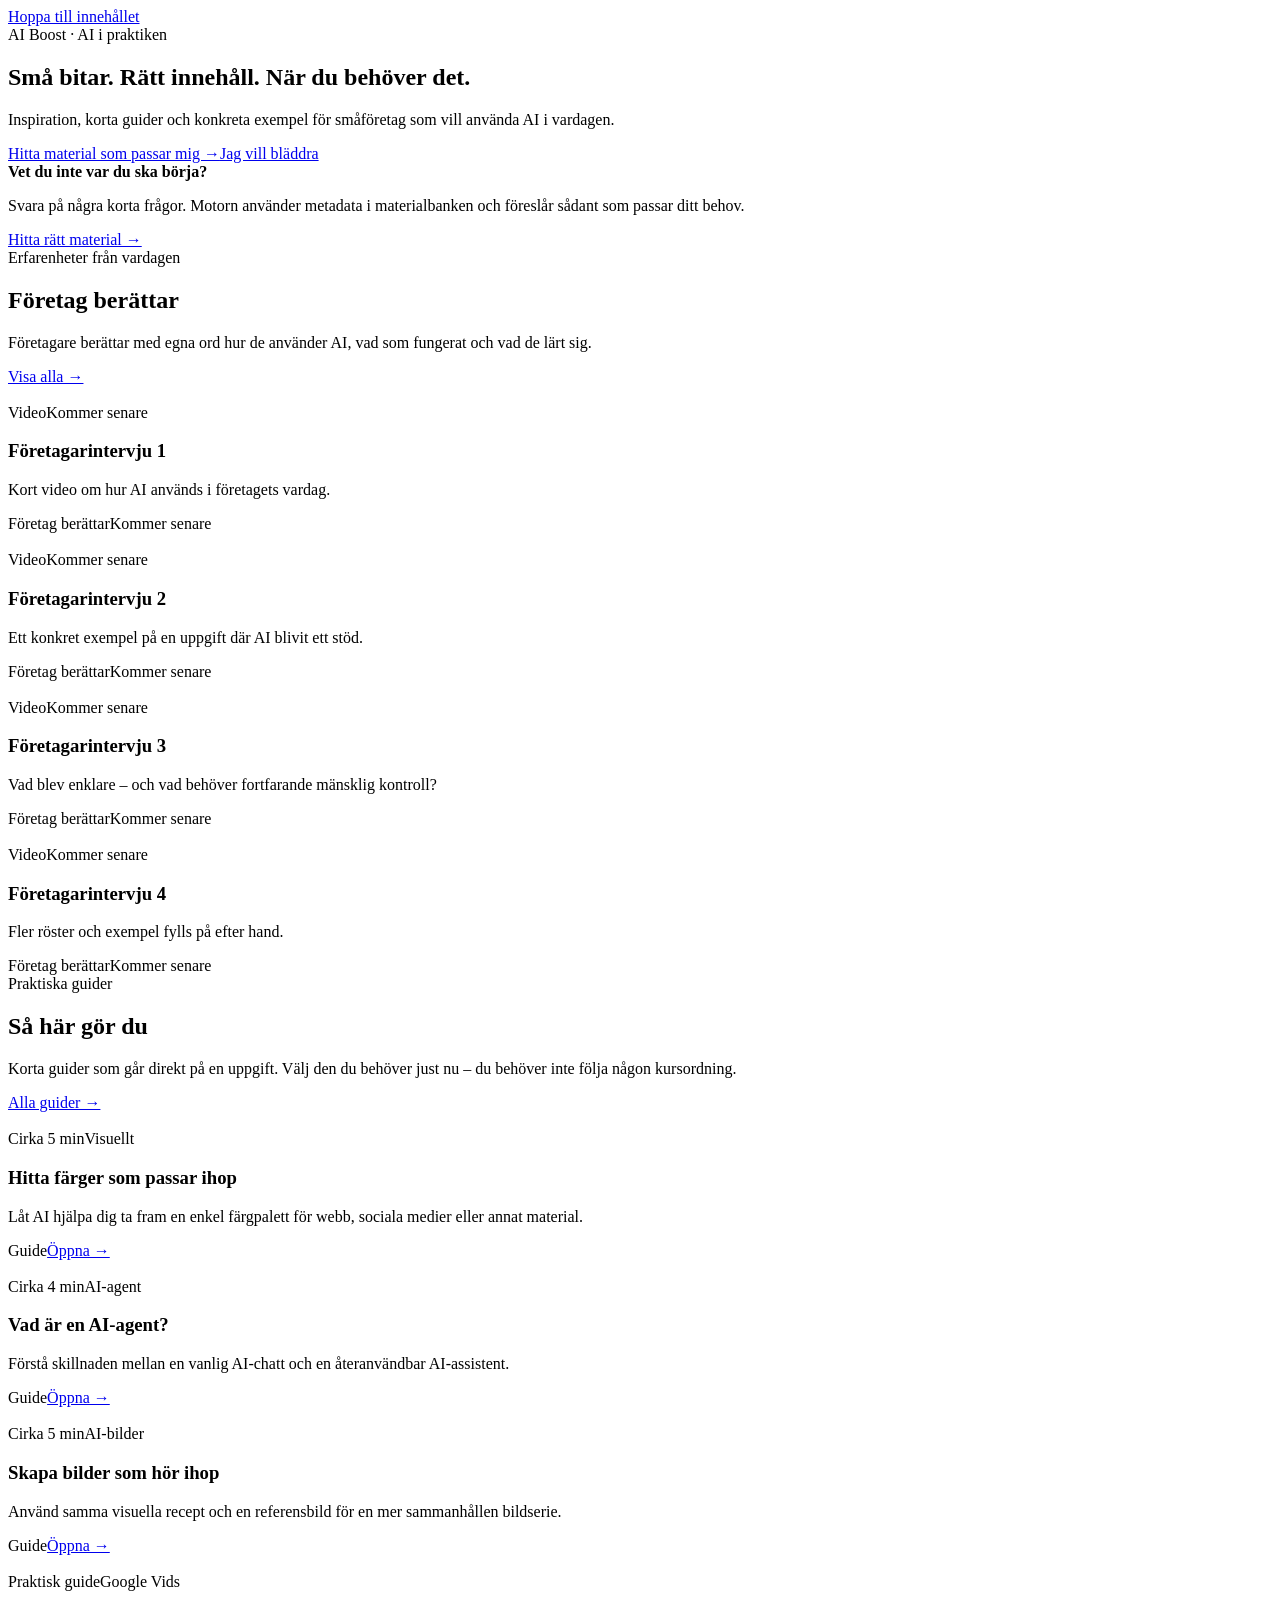
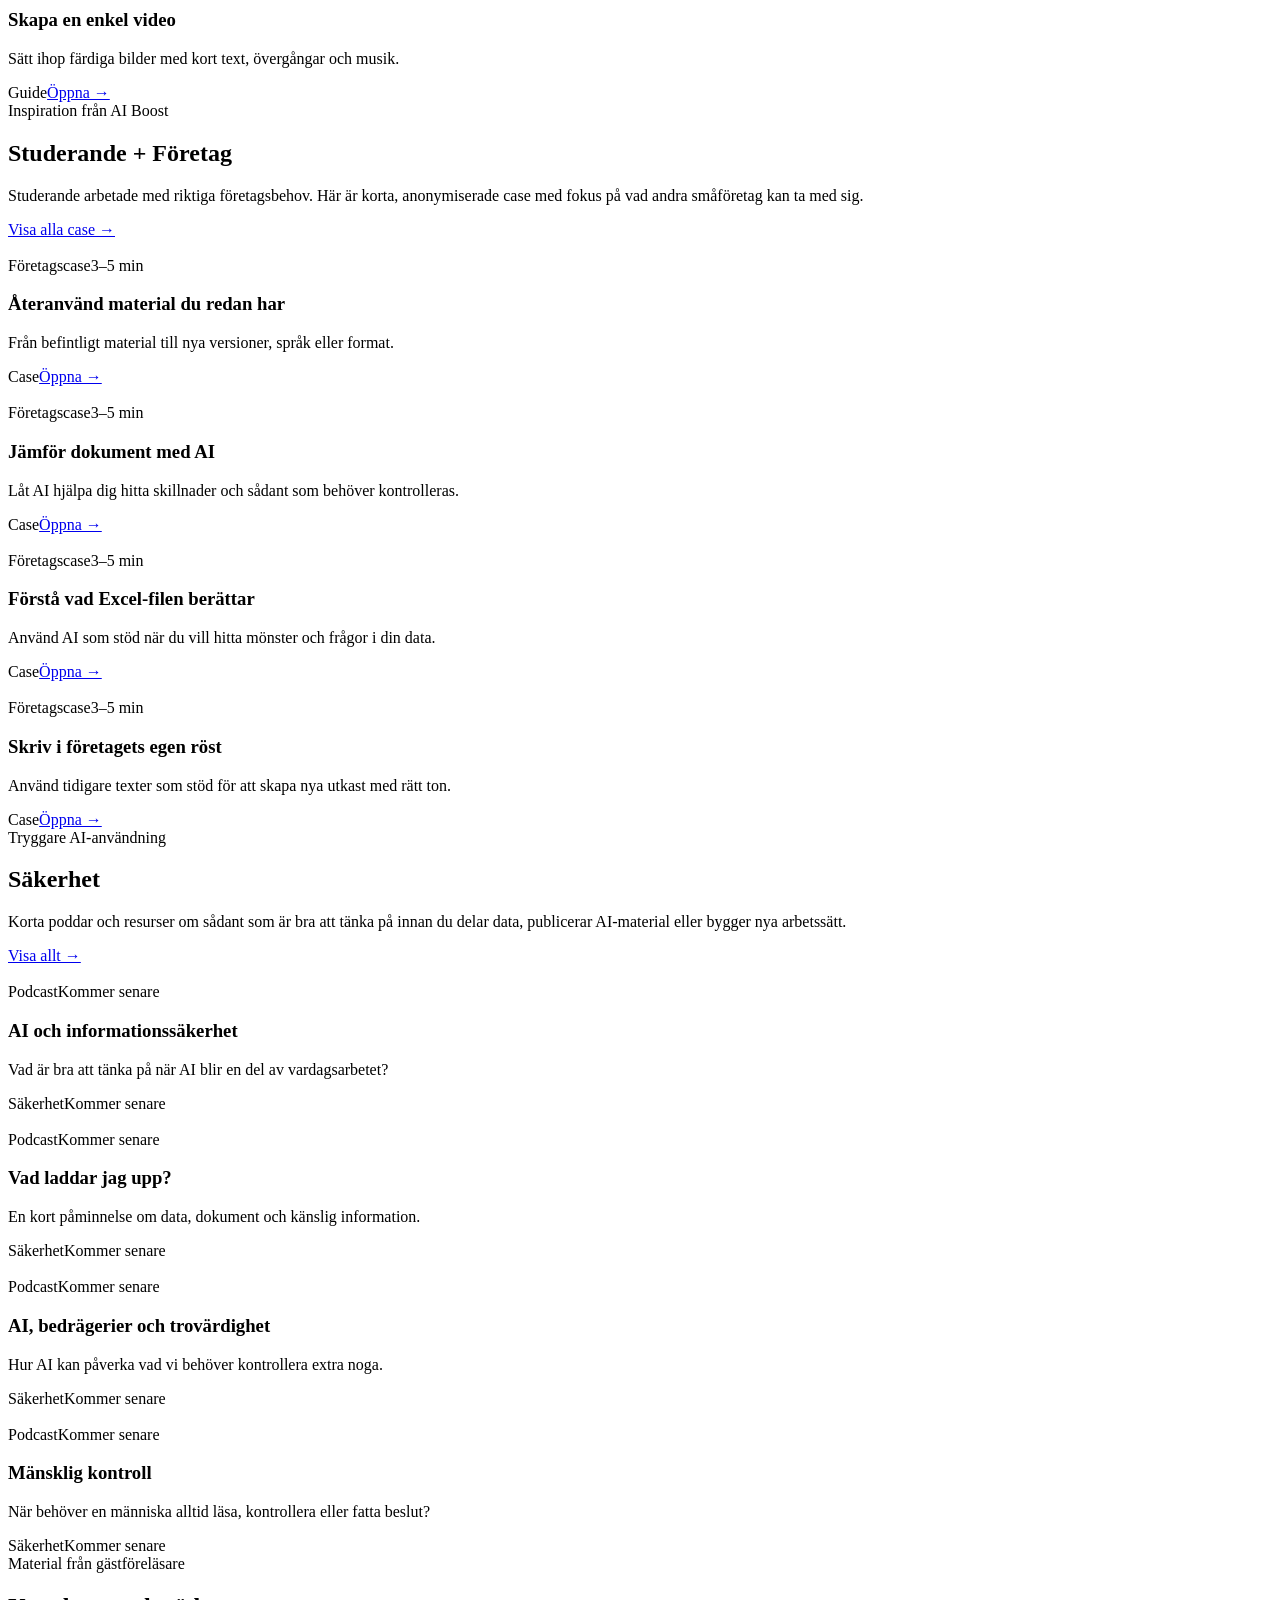
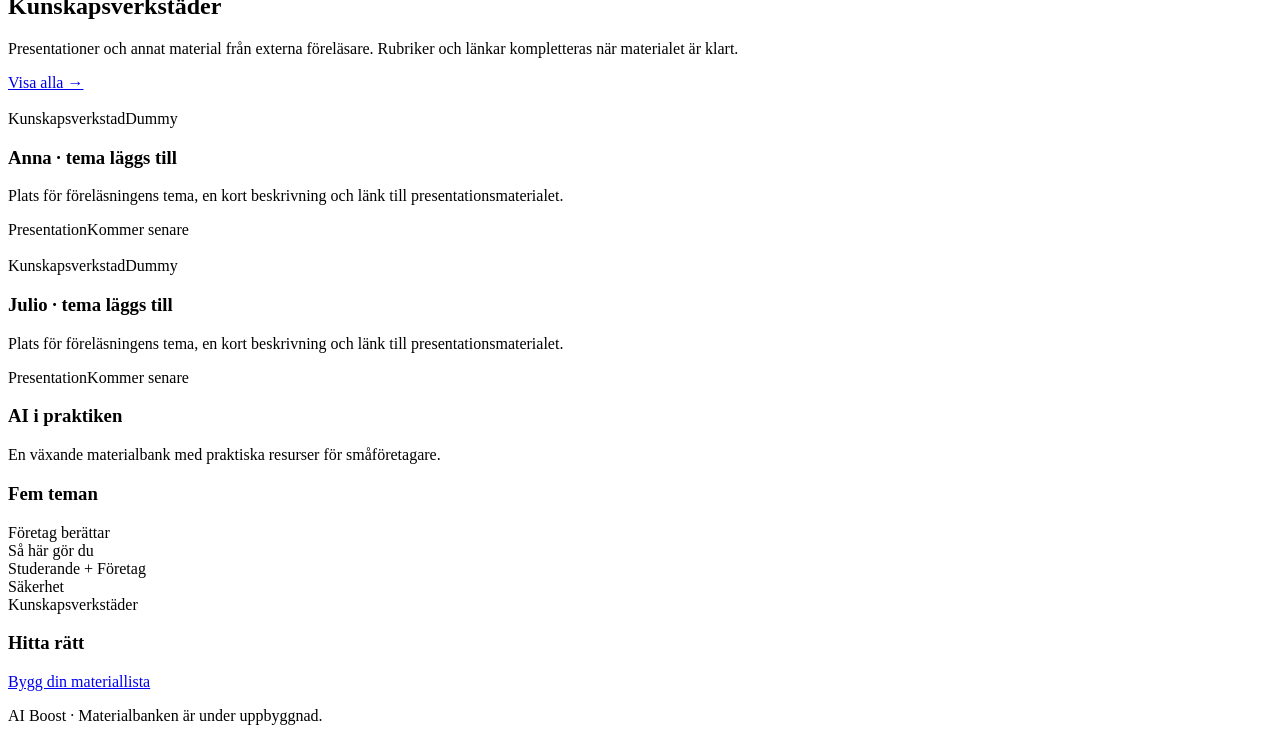
==== index.html @ 8e01857c "Add files via upload" ====
<!doctype html>
<html lang="sv">
<head>
  <meta charset="utf-8">
  <meta name="viewport" content="width=device-width,initial-scale=1">
  <meta name="description" content="Korta AI-guider, företagserfarenheter, studerandecase, säkerhetsmaterial och kunskapsverkstäder för småföretagare.">
  <title>Materialbank · AI i praktiken</title>
  <link rel="stylesheet" href="assets/css/shared.css">
  <script defer src="assets/js/shared.js"></script>
</head>
<body class="page-index">
<a class="skip-link" href="#main">Hoppa till innehållet</a>
<header class="site-header"></header>
<main id="main">
  <section class="landing-hero">
    <div class="hero-inner"><div class="hero-copy">
      <span class="eyebrow">AI Boost · AI i praktiken</span>
      <h1>Små bitar. Rätt innehåll. När du behöver det.</h1>
      <p>Inspiration, korta guider och konkreta exempel för småföretag som vill använda AI i vardagen.</p>
      <div class="hero-actions"><a class="btn btn-primary" href="hitta.html">Hitta material som passar mig →</a><a class="btn btn-light" href="#foretag-berattar">Jag vill bläddra</a></div>
    </div></div>
  </section>
  <section class="helper-strip"><div class="container helper-inner"><div><strong>Vet du inte var du ska börja?</strong><p>Svara på några korta frågor. Motorn använder metadata i materialbanken och föreslår sådant som passar ditt behov.</p></div><a class="btn btn-dark" href="hitta.html">Hitta rätt material →</a></div></section>
<section class="portal-section" id="foretag-berattar"><div class="container"><div class="section-header"><div><span class="eyebrow">Erfarenheter från vardagen</span><h2>Företag berättar</h2><p>Företagare berättar med egna ord hur de använder AI, vad som fungerat och vad de lärt sig.</p></div><a class="link" href="foretag-berattar.html">Visa alla →</a></div><div class="grid grid-4"><article class="entry-card illustration-card placeholder-card"><img src="assets/images/illustrations/business-story-video-chat.png" alt=""><div class="entry-body"><div class="meta"><span class="chip red">Video</span><span class="chip ">Kommer senare</span></div><h3>Företagarintervju 1</h3><p>Kort video om hur AI används i företagets vardag.</p><div class="card-cta-row"><span class="card-type">Företag berättar</span><span class="card-link">Kommer senare</span></div></div></article><article class="entry-card illustration-card placeholder-card"><img src="assets/images/illustrations/business-idea-lightbulb.png" alt=""><div class="entry-body"><div class="meta"><span class="chip red">Video</span><span class="chip ">Kommer senare</span></div><h3>Företagarintervju 2</h3><p>Ett konkret exempel på en uppgift där AI blivit ett stöd.</p><div class="card-cta-row"><span class="card-type">Företag berättar</span><span class="card-link">Kommer senare</span></div></div></article><article class="entry-card illustration-card placeholder-card"><img src="assets/images/illustrations/teamwork-and-ideas.png" alt=""><div class="entry-body"><div class="meta"><span class="chip red">Video</span><span class="chip ">Kommer senare</span></div><h3>Företagarintervju 3</h3><p>Vad blev enklare – och vad behöver fortfarande mänsklig kontroll?</p><div class="card-cta-row"><span class="card-type">Företag berättar</span><span class="card-link">Kommer senare</span></div></div></article><article class="entry-card illustration-card placeholder-card"><img src="assets/images/illustrations/friendly-ai-checklist.png" alt=""><div class="entry-body"><div class="meta"><span class="chip red">Video</span><span class="chip ">Kommer senare</span></div><h3>Företagarintervju 4</h3><p>Fler röster och exempel fylls på efter hand.</p><div class="card-cta-row"><span class="card-type">Företag berättar</span><span class="card-link">Kommer senare</span></div></div></article></div></div></section><section class="portal-section soft" id="sa-har-gor-du"><div class="container"><div class="section-header"><div><span class="eyebrow">Praktiska guider</span><h2>Så här gör du</h2><p>Korta guider som går direkt på en uppgift. Välj den du behöver just nu – du behöver inte följa någon kursordning.</p></div><a class="link" href="sa-har-gor-du.html">Alla guider →</a></div><div class="grid grid-4"><article class="entry-card illustration-card"><img src="assets/images/illustrations/ai-color-palette-wand.png" alt=""><div class="entry-body"><div class="meta"><span class="chip red">Cirka 5 min</span><span class="chip ">Visuellt</span></div><h3>Hitta färger som passar ihop</h3><p>Låt AI hjälpa dig ta fram en enkel färgpalett för webb, sociala medier eller annat material.</p><div class="card-cta-row"><span class="card-type">Guide</span><a class="card-link" href="skapa-video/02-hitta-farger-med-ai.html">Öppna →</a></div></div></article><article class="entry-card illustration-card"><img src="assets/images/illustrations/friendly-ai-chatbot-settings.png" alt=""><div class="entry-body"><div class="meta"><span class="chip red">Cirka 4 min</span><span class="chip ">AI-agent</span></div><h3>Vad är en AI-agent?</h3><p>Förstå skillnaden mellan en vanlig AI-chatt och en återanvändbar AI-assistent.</p><div class="card-cta-row"><span class="card-type">Guide</span><a class="card-link" href="01-vad-ar-en-ai-agent.html">Öppna →</a></div></div></article><article class="entry-card illustration-card"><img src="assets/images/illustrations/consistent-ai-image-series.png" alt=""><div class="entry-body"><div class="meta"><span class="chip red">Cirka 5 min</span><span class="chip ">AI-bilder</span></div><h3>Skapa bilder som hör ihop</h3><p>Använd samma visuella recept och en referensbild för en mer sammanhållen bildserie.</p><div class="card-cta-row"><span class="card-type">Guide</span><a class="card-link" href="skapa-video/04-skapa-bilder-som-hor-ihop.html">Öppna →</a></div></div></article><article class="entry-card illustration-card"><img src="assets/images/illustrations/ai-video-editing-magic.png" alt=""><div class="entry-body"><div class="meta"><span class="chip red">Praktisk guide</span><span class="chip ">Google Vids</span></div><h3>Skapa en enkel video</h3><p>Sätt ihop färdiga bilder med kort text, övergångar och musik.</p><div class="card-cta-row"><span class="card-type">Guide</span><a class="card-link" href="google-vids-snabbstart-smaforetagare.html">Öppna →</a></div></div></article></div></div></section><section class="portal-section" id="studerande-foretag"><div class="container"><div class="section-header"><div><span class="eyebrow">Inspiration från AI Boost</span><h2>Studerande + Företag</h2><p>Studerande arbetade med riktiga företagsbehov. Här är korta, anonymiserade case med fokus på vad andra småföretag kan ta med sig.</p></div><a class="link" href="foretagscase/index.html">Visa alla case →</a></div><div class="grid grid-4"><article class="entry-card illustration-card"><img src="assets/images/illustrations/creative-document-editing.png" alt=""><div class="entry-body"><div class="meta"><span class="chip yellow">Företagscase</span><span class="chip ">3–5 min</span></div><h3>Återanvänd material du redan har</h3><p>Från befintligt material till nya versioner, språk eller format.</p><div class="card-cta-row"><span class="card-type">Case</span><a class="card-link" href="foretagscase/01-atervinn-befintligt-material.html">Öppna →</a></div></div></article><article class="entry-card illustration-card"><img src="assets/images/illustrations/numbered-checklist-cursor.png" alt=""><div class="entry-body"><div class="meta"><span class="chip yellow">Företagscase</span><span class="chip ">3–5 min</span></div><h3>Jämför dokument med AI</h3><p>Låt AI hjälpa dig hitta skillnader och sådant som behöver kontrolleras.</p><div class="card-cta-row"><span class="card-type">Case</span><a class="card-link" href="foretagscase/02-jamfor-dokument.html">Öppna →</a></div></div></article><article class="entry-card illustration-card"><img src="assets/images/illustrations/business-idea-lightbulb.png" alt=""><div class="entry-body"><div class="meta"><span class="chip yellow">Företagscase</span><span class="chip ">3–5 min</span></div><h3>Förstå vad Excel-filen berättar</h3><p>Använd AI som stöd när du vill hitta mönster och frågor i din data.</p><div class="card-cta-row"><span class="card-type">Case</span><a class="card-link" href="foretagscase/03-forsta-exceldata.html">Öppna →</a></div></div></article><article class="entry-card illustration-card"><img src="assets/images/illustrations/ai-gem-chat.png" alt=""><div class="entry-body"><div class="meta"><span class="chip yellow">Företagscase</span><span class="chip ">3–5 min</span></div><h3>Skriv i företagets egen röst</h3><p>Använd tidigare texter som stöd för att skapa nya utkast med rätt ton.</p><div class="card-cta-row"><span class="card-type">Case</span><a class="card-link" href="foretagscase/04-skriv-i-foretagets-rost.html">Öppna →</a></div></div></article></div></div></section><section class="portal-section soft" id="sakerhet"><div class="container"><div class="section-header"><div><span class="eyebrow">Tryggare AI-användning</span><h2>Säkerhet</h2><p>Korta poddar och resurser om sådant som är bra att tänka på innan du delar data, publicerar AI-material eller bygger nya arbetssätt.</p></div><a class="link" href="sakerhet.html">Visa allt →</a></div><div class="grid grid-4"><article class="entry-card illustration-card placeholder-card"><img src="assets/images/illustrations/secure-voice-chat-shield.png" alt=""><div class="entry-body"><div class="meta"><span class="chip red">Podcast</span><span class="chip ">Kommer senare</span></div><h3>AI och informationssäkerhet</h3><p>Vad är bra att tänka på när AI blir en del av vardagsarbetet?</p><div class="card-cta-row"><span class="card-type">Säkerhet</span><span class="card-link">Kommer senare</span></div></div></article><article class="entry-card illustration-card placeholder-card"><img src="assets/images/illustrations/friendly-ai-checklist.png" alt=""><div class="entry-body"><div class="meta"><span class="chip red">Podcast</span><span class="chip ">Kommer senare</span></div><h3>Vad laddar jag upp?</h3><p>En kort påminnelse om data, dokument och känslig information.</p><div class="card-cta-row"><span class="card-type">Säkerhet</span><span class="card-link">Kommer senare</span></div></div></article><article class="entry-card illustration-card placeholder-card"><img src="assets/images/illustrations/secure-voice-chat-shield.png" alt=""><div class="entry-body"><div class="meta"><span class="chip red">Podcast</span><span class="chip ">Kommer senare</span></div><h3>AI, bedrägerier och trovärdighet</h3><p>Hur AI kan påverka vad vi behöver kontrollera extra noga.</p><div class="card-cta-row"><span class="card-type">Säkerhet</span><span class="card-link">Kommer senare</span></div></div></article><article class="entry-card illustration-card placeholder-card"><img src="assets/images/illustrations/friendly-ai-automation-checklist.png" alt=""><div class="entry-body"><div class="meta"><span class="chip red">Podcast</span><span class="chip ">Kommer senare</span></div><h3>Mänsklig kontroll</h3><p>När behöver en människa alltid läsa, kontrollera eller fatta beslut?</p><div class="card-cta-row"><span class="card-type">Säkerhet</span><span class="card-link">Kommer senare</span></div></div></article></div></div></section><section class="portal-section" id="kunskapsverkstader"><div class="container"><div class="section-header"><div><span class="eyebrow">Material från gästföreläsare</span><h2>Kunskapsverkstäder</h2><p>Presentationer och annat material från externa föreläsare. Rubriker och länkar kompletteras när materialet är klart.</p></div><a class="link" href="kunskapsverkstader.html">Visa alla →</a></div><div class="grid grid-2"><article class="entry-card illustration-card placeholder-card"><img src="assets/images/illustrations/workshop-presentation-lightbulb.png" alt=""><div class="entry-body"><div class="meta"><span class="chip yellow">Kunskapsverkstad</span><span class="chip ">Dummy</span></div><h3>Anna · tema läggs till</h3><p>Plats för föreläsningens tema, en kort beskrivning och länk till presentationsmaterialet.</p><div class="card-cta-row"><span class="card-type">Presentation</span><span class="card-link">Kommer senare</span></div></div></article><article class="entry-card illustration-card placeholder-card"><img src="assets/images/illustrations/teamwork-and-ideas.png" alt=""><div class="entry-body"><div class="meta"><span class="chip yellow">Kunskapsverkstad</span><span class="chip ">Dummy</span></div><h3>Julio · tema läggs till</h3><p>Plats för föreläsningens tema, en kort beskrivning och länk till presentationsmaterialet.</p><div class="card-cta-row"><span class="card-type">Presentation</span><span class="card-link">Kommer senare</span></div></div></article></div></div></section>
</main>
<footer class="site-footer"><div class="container"><div class="footer-grid"><div><h3>AI i praktiken</h3><p>En växande materialbank med praktiska resurser för småföretagare.</p></div><div><h3>Fem teman</h3><p>Företag berättar<br>Så här gör du<br>Studerande + Företag<br>Säkerhet<br>Kunskapsverkstäder</p></div><div><h3>Hitta rätt</h3><p><a href="hitta.html">Bygg din materiallista</a></p></div></div><div class="footer-note">AI Boost · Materialbanken är under uppbyggnad.</div></div></footer>
</body></html>
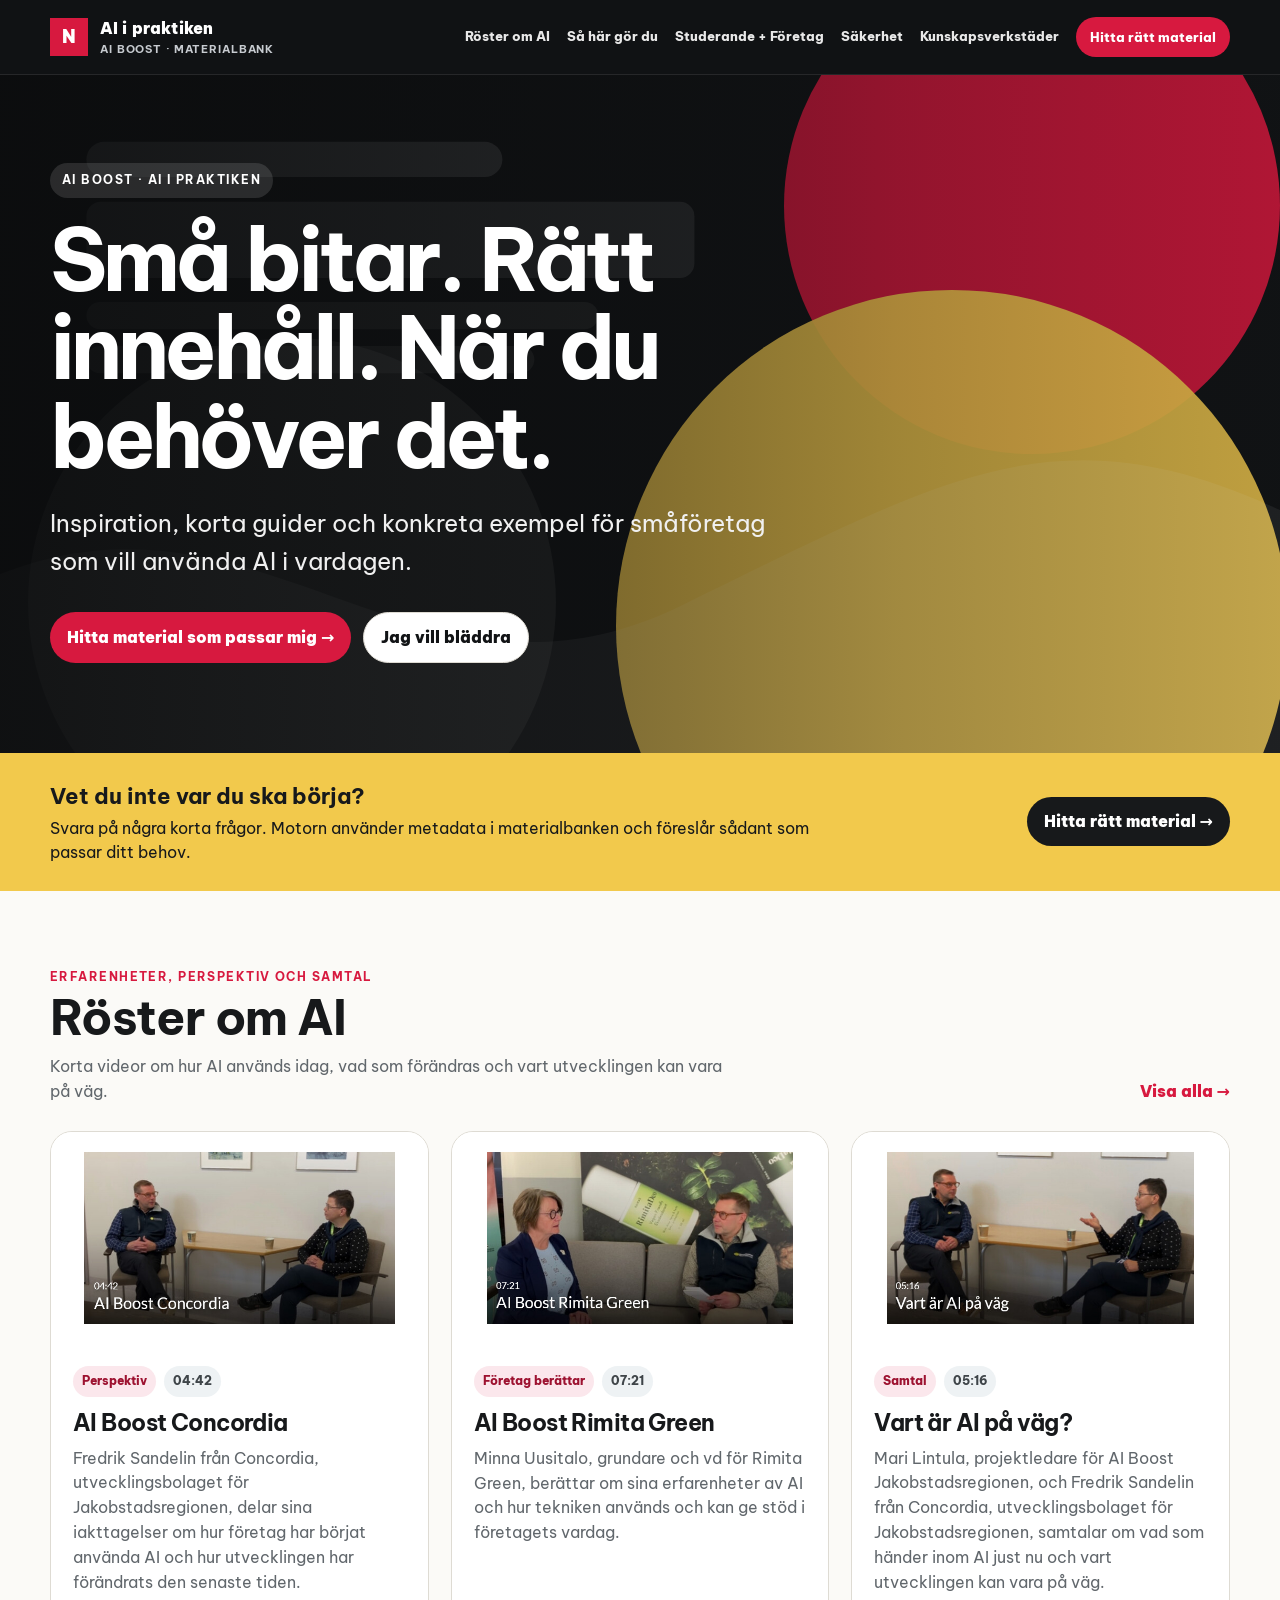
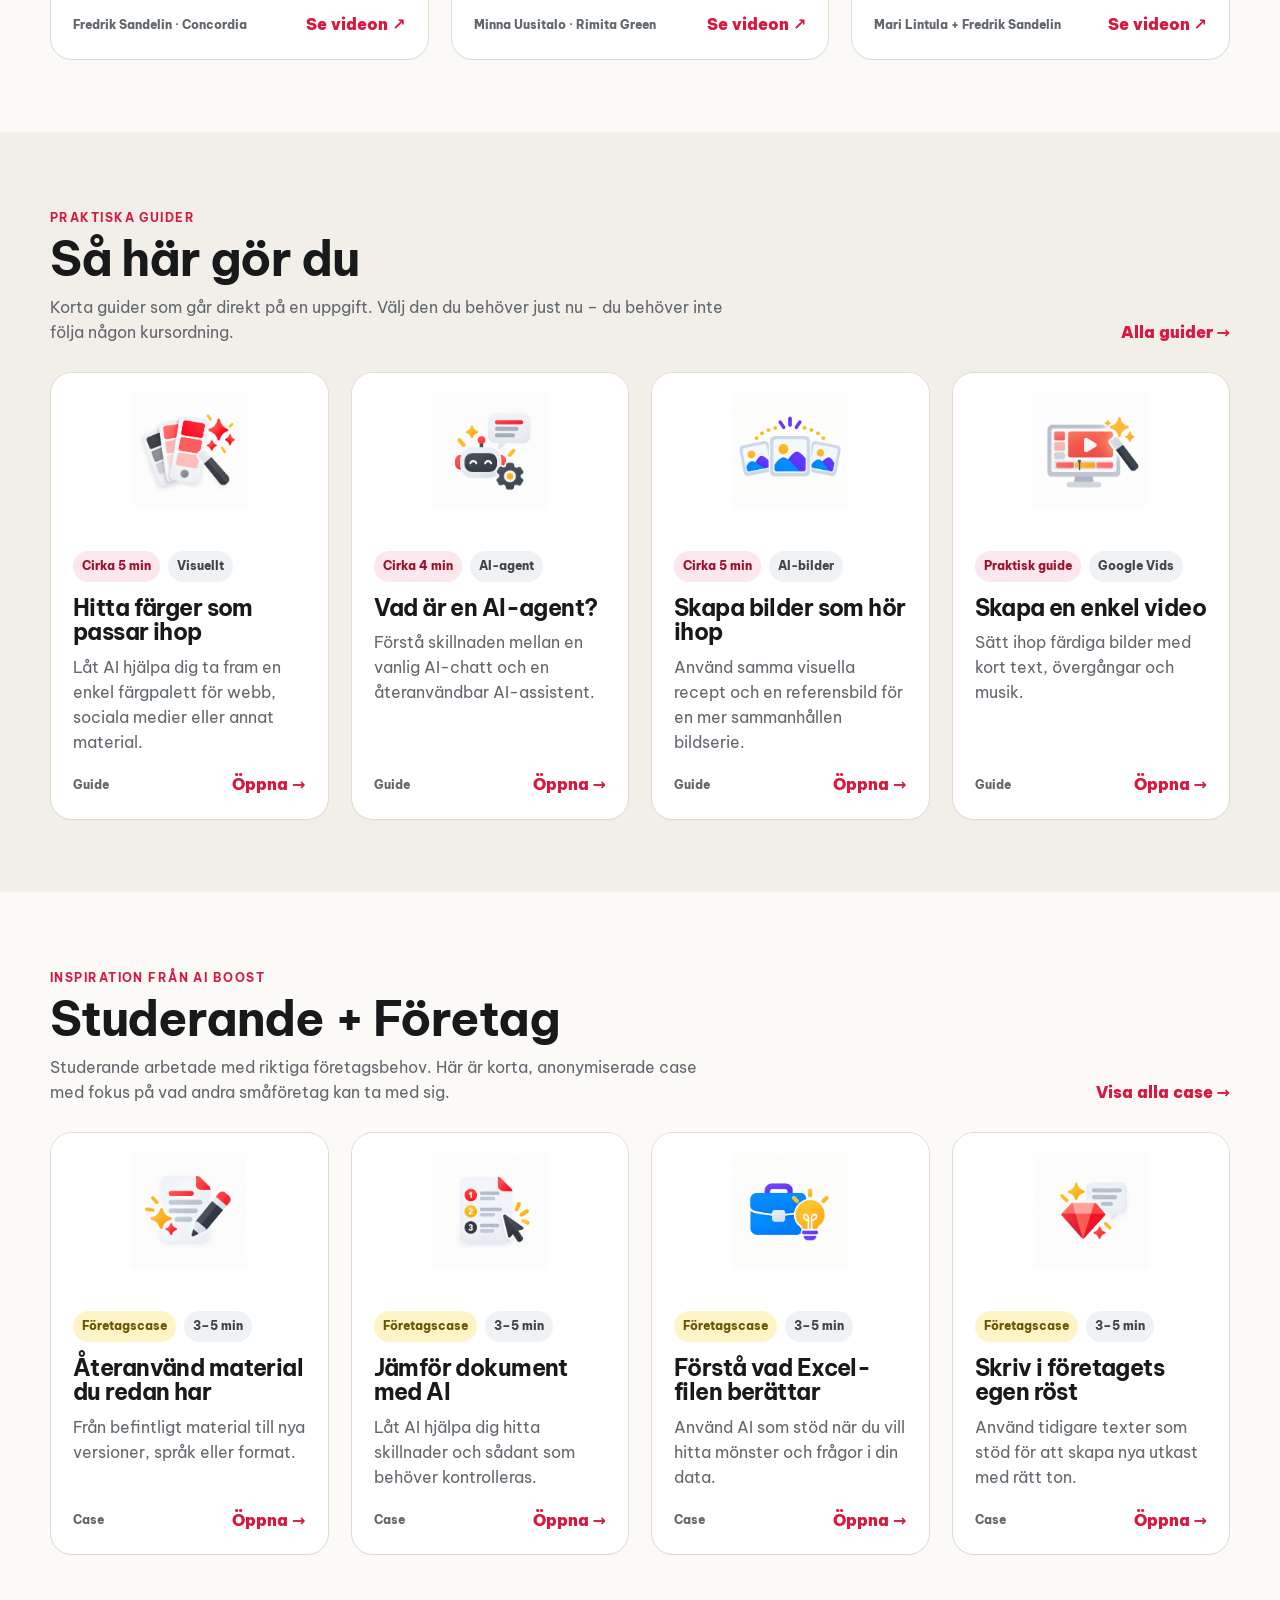
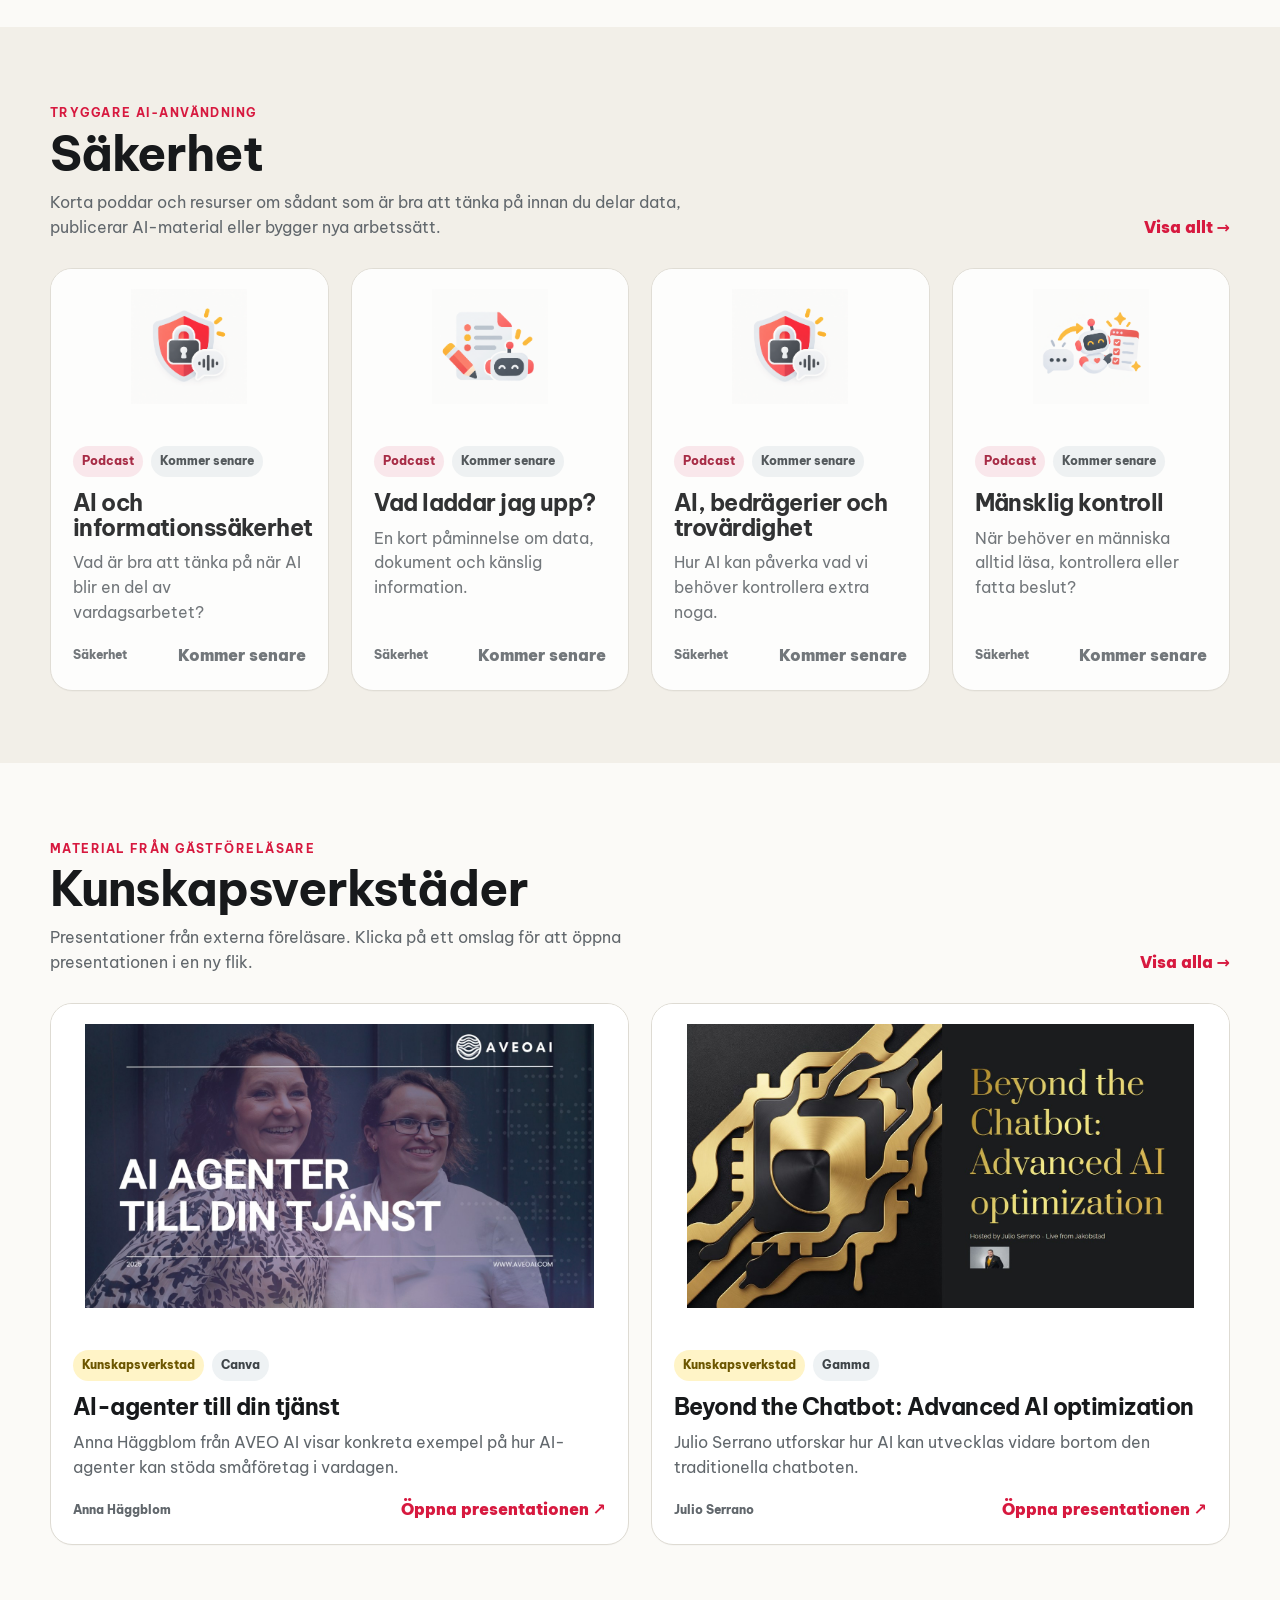
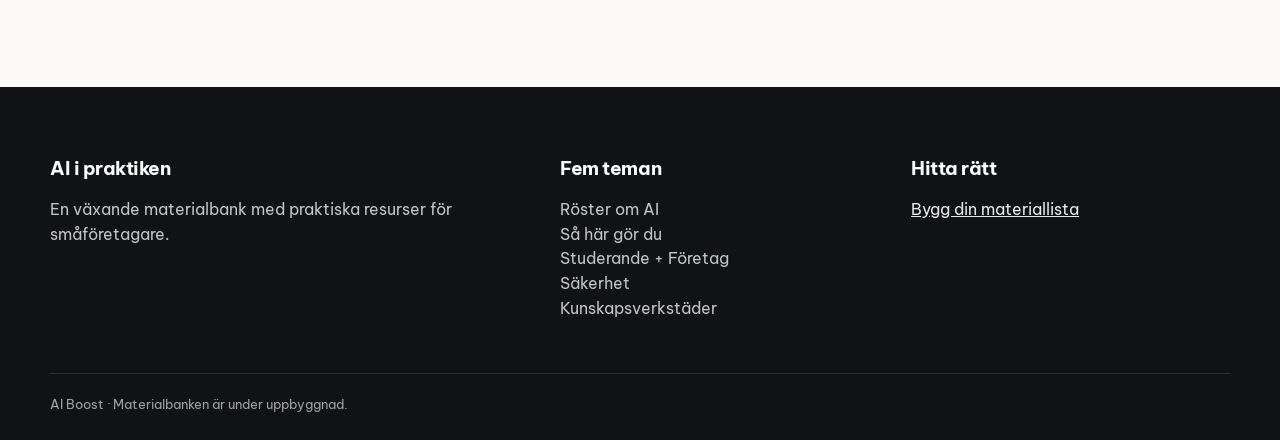
==== commit b2e066c2: "Update index.html" ====
--- a/index.html
+++ b/index.html
@@ -3,10 +3,15 @@
 <head>
   <meta charset="utf-8">
   <meta name="viewport" content="width=device-width,initial-scale=1">
-  <meta name="description" content="Korta AI-guider, företagserfarenheter, studerandecase, säkerhetsmaterial och kunskapsverkstäder för småföretagare.">
+  <meta name="description" content="Korta AI-guider, erfarenheter, perspektiv och samtal om AI, studerandecase, säkerhetsmaterial och kunskapsverkstäder för småföretagare.">
   <title>Materialbank · AI i praktiken</title>
   <link rel="stylesheet" href="assets/css/shared.css">
   <script defer src="assets/js/shared.js"></script>
+  <style>
+    .workshop-cover { display:block; overflow:hidden; line-height:0; }
+    .workshop-cover img { display:block; width:100%; aspect-ratio:16/9; object-fit:cover; }
+    .workshop-cover:focus-visible { outline:3px solid #b91c3b; outline-offset:3px; }
+  </style>
 </head>
 <body class="page-index">
 <a class="skip-link" href="#main">Hoppa till innehållet</a>
@@ -21,7 +26,15 @@
     </div></div>
   </section>
   <section class="helper-strip"><div class="container helper-inner"><div><strong>Vet du inte var du ska börja?</strong><p>Svara på några korta frågor. Motorn använder metadata i materialbanken och föreslår sådant som passar ditt behov.</p></div><a class="btn btn-dark" href="hitta.html">Hitta rätt material →</a></div></section>
-<section class="portal-section" id="foretag-berattar"><div class="container"><div class="section-header"><div><span class="eyebrow">Erfarenheter från vardagen</span><h2>Företag berättar</h2><p>Företagare berättar med egna ord hur de använder AI, vad som fungerat och vad de lärt sig.</p></div><a class="link" href="foretag-berattar.html">Visa alla →</a></div><div class="grid grid-4"><article class="entry-card illustration-card placeholder-card"><img src="assets/images/illustrations/business-story-video-chat.png" alt=""><div class="entry-body"><div class="meta"><span class="chip red">Video</span><span class="chip ">Kommer senare</span></div><h3>Företagarintervju 1</h3><p>Kort video om hur AI används i företagets vardag.</p><div class="card-cta-row"><span class="card-type">Företag berättar</span><span class="card-link">Kommer senare</span></div></div></article><article class="entry-card illustration-card placeholder-card"><img src="assets/images/illustrations/business-idea-lightbulb.png" alt=""><div class="entry-body"><div class="meta"><span class="chip red">Video</span><span class="chip ">Kommer senare</span></div><h3>Företagarintervju 2</h3><p>Ett konkret exempel på en uppgift där AI blivit ett stöd.</p><div class="card-cta-row"><span class="card-type">Företag berättar</span><span class="card-link">Kommer senare</span></div></div></article><article class="entry-card illustration-card placeholder-card"><img src="assets/images/illustrations/teamwork-and-ideas.png" alt=""><div class="entry-body"><div class="meta"><span class="chip red">Video</span><span class="chip ">Kommer senare</span></div><h3>Företagarintervju 3</h3><p>Vad blev enklare – och vad behöver fortfarande mänsklig kontroll?</p><div class="card-cta-row"><span class="card-type">Företag berättar</span><span class="card-link">Kommer senare</span></div></div></article><article class="entry-card illustration-card placeholder-card"><img src="assets/images/illustrations/friendly-ai-checklist.png" alt=""><div class="entry-body"><div class="meta"><span class="chip red">Video</span><span class="chip ">Kommer senare</span></div><h3>Företagarintervju 4</h3><p>Fler röster och exempel fylls på efter hand.</p><div class="card-cta-row"><span class="card-type">Företag berättar</span><span class="card-link">Kommer senare</span></div></div></article></div></div></section><section class="portal-section soft" id="sa-har-gor-du"><div class="container"><div class="section-header"><div><span class="eyebrow">Praktiska guider</span><h2>Så här gör du</h2><p>Korta guider som går direkt på en uppgift. Välj den du behöver just nu – du behöver inte följa någon kursordning.</p></div><a class="link" href="sa-har-gor-du.html">Alla guider →</a></div><div class="grid grid-4"><article class="entry-card illustration-card"><img src="assets/images/illustrations/ai-color-palette-wand.png" alt=""><div class="entry-body"><div class="meta"><span class="chip red">Cirka 5 min</span><span class="chip ">Visuellt</span></div><h3>Hitta färger som passar ihop</h3><p>Låt AI hjälpa dig ta fram en enkel färgpalett för webb, sociala medier eller annat material.</p><div class="card-cta-row"><span class="card-type">Guide</span><a class="card-link" href="skapa-video/02-hitta-farger-med-ai.html">Öppna →</a></div></div></article><article class="entry-card illustration-card"><img src="assets/images/illustrations/friendly-ai-chatbot-settings.png" alt=""><div class="entry-body"><div class="meta"><span class="chip red">Cirka 4 min</span><span class="chip ">AI-agent</span></div><h3>Vad är en AI-agent?</h3><p>Förstå skillnaden mellan en vanlig AI-chatt och en återanvändbar AI-assistent.</p><div class="card-cta-row"><span class="card-type">Guide</span><a class="card-link" href="01-vad-ar-en-ai-agent.html">Öppna →</a></div></div></article><article class="entry-card illustration-card"><img src="assets/images/illustrations/consistent-ai-image-series.png" alt=""><div class="entry-body"><div class="meta"><span class="chip red">Cirka 5 min</span><span class="chip ">AI-bilder</span></div><h3>Skapa bilder som hör ihop</h3><p>Använd samma visuella recept och en referensbild för en mer sammanhållen bildserie.</p><div class="card-cta-row"><span class="card-type">Guide</span><a class="card-link" href="skapa-video/04-skapa-bilder-som-hor-ihop.html">Öppna →</a></div></div></article><article class="entry-card illustration-card"><img src="assets/images/illustrations/ai-video-editing-magic.png" alt=""><div class="entry-body"><div class="meta"><span class="chip red">Praktisk guide</span><span class="chip ">Google Vids</span></div><h3>Skapa en enkel video</h3><p>Sätt ihop färdiga bilder med kort text, övergångar och musik.</p><div class="card-cta-row"><span class="card-type">Guide</span><a class="card-link" href="google-vids-snabbstart-smaforetagare.html">Öppna →</a></div></div></article></div></div></section><section class="portal-section" id="studerande-foretag"><div class="container"><div class="section-header"><div><span class="eyebrow">Inspiration från AI Boost</span><h2>Studerande + Företag</h2><p>Studerande arbetade med riktiga företagsbehov. Här är korta, anonymiserade case med fokus på vad andra småföretag kan ta med sig.</p></div><a class="link" href="foretagscase/index.html">Visa alla case →</a></div><div class="grid grid-4"><article class="entry-card illustration-card"><img src="assets/images/illustrations/creative-document-editing.png" alt=""><div class="entry-body"><div class="meta"><span class="chip yellow">Företagscase</span><span class="chip ">3–5 min</span></div><h3>Återanvänd material du redan har</h3><p>Från befintligt material till nya versioner, språk eller format.</p><div class="card-cta-row"><span class="card-type">Case</span><a class="card-link" href="foretagscase/01-atervinn-befintligt-material.html">Öppna →</a></div></div></article><article class="entry-card illustration-card"><img src="assets/images/illustrations/numbered-checklist-cursor.png" alt=""><div class="entry-body"><div class="meta"><span class="chip yellow">Företagscase</span><span class="chip ">3–5 min</span></div><h3>Jämför dokument med AI</h3><p>Låt AI hjälpa dig hitta skillnader och sådant som behöver kontrolleras.</p><div class="card-cta-row"><span class="card-type">Case</span><a class="card-link" href="foretagscase/02-jamfor-dokument.html">Öppna →</a></div></div></article><article class="entry-card illustration-card"><img src="assets/images/illustrations/business-idea-lightbulb.png" alt=""><div class="entry-body"><div class="meta"><span class="chip yellow">Företagscase</span><span class="chip ">3–5 min</span></div><h3>Förstå vad Excel-filen berättar</h3><p>Använd AI som stöd när du vill hitta mönster och frågor i din data.</p><div class="card-cta-row"><span class="card-type">Case</span><a class="card-link" href="foretagscase/03-forsta-exceldata.html">Öppna →</a></div></div></article><article class="entry-card illustration-card"><img src="assets/images/illustrations/ai-gem-chat.png" alt=""><div class="entry-body"><div class="meta"><span class="chip yellow">Företagscase</span><span class="chip ">3–5 min</span></div><h3>Skriv i företagets egen röst</h3><p>Använd tidigare texter som stöd för att skapa nya utkast med rätt ton.</p><div class="card-cta-row"><span class="card-type">Case</span><a class="card-link" href="foretagscase/04-skriv-i-foretagets-rost.html">Öppna →</a></div></div></article></div></div></section><section class="portal-section soft" id="sakerhet"><div class="container"><div class="section-header"><div><span class="eyebrow">Tryggare AI-användning</span><h2>Säkerhet</h2><p>Korta poddar och resurser om sådant som är bra att tänka på innan du delar data, publicerar AI-material eller bygger nya arbetssätt.</p></div><a class="link" href="sakerhet.html">Visa allt →</a></div><div class="grid grid-4"><article class="entry-card illustration-card placeholder-card"><img src="assets/images/illustrations/secure-voice-chat-shield.png" alt=""><div class="entry-body"><div class="meta"><span class="chip red">Podcast</span><span class="chip ">Kommer senare</span></div><h3>AI och informationssäkerhet</h3><p>Vad är bra att tänka på när AI blir en del av vardagsarbetet?</p><div class="card-cta-row"><span class="card-type">Säkerhet</span><span class="card-link">Kommer senare</span></div></div></article><article class="entry-card illustration-card placeholder-card"><img src="assets/images/illustrations/friendly-ai-checklist.png" alt=""><div class="entry-body"><div class="meta"><span class="chip red">Podcast</span><span class="chip ">Kommer senare</span></div><h3>Vad laddar jag upp?</h3><p>En kort påminnelse om data, dokument och känslig information.</p><div class="card-cta-row"><span class="card-type">Säkerhet</span><span class="card-link">Kommer senare</span></div></div></article><article class="entry-card illustration-card placeholder-card"><img src="assets/images/illustrations/secure-voice-chat-shield.png" alt=""><div class="entry-body"><div class="meta"><span class="chip red">Podcast</span><span class="chip ">Kommer senare</span></div><h3>AI, bedrägerier och trovärdighet</h3><p>Hur AI kan påverka vad vi behöver kontrollera extra noga.</p><div class="card-cta-row"><span class="card-type">Säkerhet</span><span class="card-link">Kommer senare</span></div></div></article><article class="entry-card illustration-card placeholder-card"><img src="assets/images/illustrations/friendly-ai-automation-checklist.png" alt=""><div class="entry-body"><div class="meta"><span class="chip red">Podcast</span><span class="chip ">Kommer senare</span></div><h3>Mänsklig kontroll</h3><p>När behöver en människa alltid läsa, kontrollera eller fatta beslut?</p><div class="card-cta-row"><span class="card-type">Säkerhet</span><span class="card-link">Kommer senare</span></div></div></article></div></div></section><section class="portal-section" id="kunskapsverkstader"><div class="container"><div class="section-header"><div><span class="eyebrow">Material från gästföreläsare</span><h2>Kunskapsverkstäder</h2><p>Presentationer och annat material från externa föreläsare. Rubriker och länkar kompletteras när materialet är klart.</p></div><a class="link" href="kunskapsverkstader.html">Visa alla →</a></div><div class="grid grid-2"><article class="entry-card illustration-card placeholder-card"><img src="assets/images/illustrations/workshop-presentation-lightbulb.png" alt=""><div class="entry-body"><div class="meta"><span class="chip yellow">Kunskapsverkstad</span><span class="chip ">Dummy</span></div><h3>Anna · tema läggs till</h3><p>Plats för föreläsningens tema, en kort beskrivning och länk till presentationsmaterialet.</p><div class="card-cta-row"><span class="card-type">Presentation</span><span class="card-link">Kommer senare</span></div></div></article><article class="entry-card illustration-card placeholder-card"><img src="assets/images/illustrations/teamwork-and-ideas.png" alt=""><div class="entry-body"><div class="meta"><span class="chip yellow">Kunskapsverkstad</span><span class="chip ">Dummy</span></div><h3>Julio · tema läggs till</h3><p>Plats för föreläsningens tema, en kort beskrivning och länk till presentationsmaterialet.</p><div class="card-cta-row"><span class="card-type">Presentation</span><span class="card-link">Kommer senare</span></div></div></article></div></div></section>
+
+<section class="portal-section" id="foretag-berattar"><div class="container"><div class="section-header"><div><span class="eyebrow">Erfarenheter, perspektiv och samtal</span><h2>Röster om AI</h2><p>Korta videor om hur AI används idag, vad som förändras och vart utvecklingen kan vara på väg.</p></div><a class="link" href="foretag-berattar.html">Visa alla →</a></div><div class="grid grid-3">
+  <article class="entry-card illustration-card video-card"><a class="voice-cover" href="https://video.novia.fi/media/AI+Boost+Concordia/0_kg3w6xwl" target="_blank" rel="noopener noreferrer" aria-label="Öppna videon AI Boost Concordia i en ny flik"><img src="assets/images/voices/ai-boost-concordia.jpg" alt="Stillbild från videon AI Boost Concordia" loading="lazy" decoding="async"></a><div class="entry-body"><div class="meta"><span class="chip red">Perspektiv</span><span class="chip">04:42</span></div><h3>AI Boost Concordia</h3><p>Fredrik Sandelin från Concordia, utvecklingsbolaget för Jakobstadsregionen, delar sina iakttagelser om hur företag har börjat använda AI och hur utvecklingen har förändrats den senaste tiden.</p><div class="card-cta-row"><span class="card-type">Fredrik Sandelin · Concordia</span><a class="card-link" href="https://video.novia.fi/media/AI+Boost+Concordia/0_kg3w6xwl" target="_blank" rel="noopener noreferrer">Se videon ↗</a></div></div></article>
+  <article class="entry-card illustration-card video-card"><a class="voice-cover" href="https://video.novia.fi/media/AI+Boost+Rimita+Green/0_vdpmho92" target="_blank" rel="noopener noreferrer" aria-label="Öppna videon AI Boost Rimita Green i en ny flik"><img src="assets/images/voices/ai-boost-rimita-green.jpg" alt="Stillbild från videon AI Boost Rimita Green" loading="lazy" decoding="async"></a><div class="entry-body"><div class="meta"><span class="chip red">Företag berättar</span><span class="chip">07:21</span></div><h3>AI Boost Rimita Green</h3><p>Minna Uusitalo, grundare och vd för Rimita Green, berättar om sina erfarenheter av AI och hur tekniken används och kan ge stöd i företagets vardag.</p><div class="card-cta-row"><span class="card-type">Minna Uusitalo · Rimita Green</span><a class="card-link" href="https://video.novia.fi/media/AI+Boost+Rimita+Green/0_vdpmho92" target="_blank" rel="noopener noreferrer">Se videon ↗</a></div></div></article>
+  <article class="entry-card illustration-card video-card"><a class="voice-cover" href="https://video.novia.fi/media/Vart+a%CC%88r+AI+pa%CC%8A+va%CC%88g/0_exvmksa3" target="_blank" rel="noopener noreferrer" aria-label="Öppna videon Vart är AI på väg? i en ny flik"><img src="assets/images/voices/vart-ar-ai-pa-vag.jpg" alt="Stillbild från videon Vart är AI på väg?" loading="lazy" decoding="async"></a><div class="entry-body"><div class="meta"><span class="chip red">Samtal</span><span class="chip">05:16</span></div><h3>Vart är AI på väg?</h3><p>Mari Lintula, projektledare för AI Boost Jakobstadsregionen, och Fredrik Sandelin från Concordia, utvecklingsbolaget för Jakobstadsregionen, samtalar om vad som händer inom AI just nu och vart utvecklingen kan vara på väg.</p><div class="card-cta-row"><span class="card-type">Mari Lintula + Fredrik Sandelin</span><a class="card-link" href="https://video.novia.fi/media/Vart+a%CC%88r+AI+pa%CC%8A+va%CC%88g/0_exvmksa3" target="_blank" rel="noopener noreferrer">Se videon ↗</a></div></div></article>
+</div></div></section><section class="portal-section soft" id="sa-har-gor-du"><div class="container"><div class="section-header"><div><span class="eyebrow">Praktiska guider</span><h2>Så här gör du</h2><p>Korta guider som går direkt på en uppgift. Välj den du behöver just nu – du behöver inte följa någon kursordning.</p></div><a class="link" href="sa-har-gor-du.html">Alla guider →</a></div><div class="grid grid-4"><article class="entry-card illustration-card"><img src="assets/images/illustrations/ai-color-palette-wand.png" alt=""><div class="entry-body"><div class="meta"><span class="chip red">Cirka 5 min</span><span class="chip ">Visuellt</span></div><h3>Hitta färger som passar ihop</h3><p>Låt AI hjälpa dig ta fram en enkel färgpalett för webb, sociala medier eller annat material.</p><div class="card-cta-row"><span class="card-type">Guide</span><a class="card-link" href="skapa-video/02-hitta-farger-med-ai.html">Öppna →</a></div></div></article><article class="entry-card illustration-card"><img src="assets/images/illustrations/friendly-ai-chatbot-settings.png" alt=""><div class="entry-body"><div class="meta"><span class="chip red">Cirka 4 min</span><span class="chip ">AI-agent</span></div><h3>Vad är en AI-agent?</h3><p>Förstå skillnaden mellan en vanlig AI-chatt och en återanvändbar AI-assistent.</p><div class="card-cta-row"><span class="card-type">Guide</span><a class="card-link" href="01-vad-ar-en-ai-agent.html">Öppna →</a></div></div></article><article class="entry-card illustration-card"><img src="assets/images/illustrations/consistent-ai-image-series.png" alt=""><div class="entry-body"><div class="meta"><span class="chip red">Cirka 5 min</span><span class="chip ">AI-bilder</span></div><h3>Skapa bilder som hör ihop</h3><p>Använd samma visuella recept och en referensbild för en mer sammanhållen bildserie.</p><div class="card-cta-row"><span class="card-type">Guide</span><a class="card-link" href="skapa-video/04-skapa-bilder-som-hor-ihop.html">Öppna →</a></div></div></article><article class="entry-card illustration-card"><img src="assets/images/illustrations/ai-video-editing-magic.png" alt=""><div class="entry-body"><div class="meta"><span class="chip red">Praktisk guide</span><span class="chip ">Google Vids</span></div><h3>Skapa en enkel video</h3><p>Sätt ihop färdiga bilder med kort text, övergångar och musik.</p><div class="card-cta-row"><span class="card-type">Guide</span><a class="card-link" href="google-vids-snabbstart-smaforetagare.html">Öppna →</a></div></div></article></div></div></section><section class="portal-section" id="studerande-foretag"><div class="container"><div class="section-header"><div><span class="eyebrow">Inspiration från AI Boost</span><h2>Studerande + Företag</h2><p>Studerande arbetade med riktiga företagsbehov. Här är korta, anonymiserade case med fokus på vad andra småföretag kan ta med sig.</p></div><a class="link" href="foretagscase/index.html">Visa alla case →</a></div><div class="grid grid-4"><article class="entry-card illustration-card"><img src="assets/images/illustrations/creative-document-editing.png" alt=""><div class="entry-body"><div class="meta"><span class="chip yellow">Företagscase</span><span class="chip ">3–5 min</span></div><h3>Återanvänd material du redan har</h3><p>Från befintligt material till nya versioner, språk eller format.</p><div class="card-cta-row"><span class="card-type">Case</span><a class="card-link" href="foretagscase/01-atervinn-befintligt-material.html">Öppna →</a></div></div></article><article class="entry-card illustration-card"><img src="assets/images/illustrations/numbered-checklist-cursor.png" alt=""><div class="entry-body"><div class="meta"><span class="chip yellow">Företagscase</span><span class="chip ">3–5 min</span></div><h3>Jämför dokument med AI</h3><p>Låt AI hjälpa dig hitta skillnader och sådant som behöver kontrolleras.</p><div class="card-cta-row"><span class="card-type">Case</span><a class="card-link" href="foretagscase/02-jamfor-dokument.html">Öppna →</a></div></div></article><article class="entry-card illustration-card"><img src="assets/images/illustrations/business-idea-lightbulb.png" alt=""><div class="entry-body"><div class="meta"><span class="chip yellow">Företagscase</span><span class="chip ">3–5 min</span></div><h3>Förstå vad Excel-filen berättar</h3><p>Använd AI som stöd när du vill hitta mönster och frågor i din data.</p><div class="card-cta-row"><span class="card-type">Case</span><a class="card-link" href="foretagscase/03-forsta-exceldata.html">Öppna →</a></div></div></article><article class="entry-card illustration-card"><img src="assets/images/illustrations/ai-gem-chat.png" alt=""><div class="entry-body"><div class="meta"><span class="chip yellow">Företagscase</span><span class="chip ">3–5 min</span></div><h3>Skriv i företagets egen röst</h3><p>Använd tidigare texter som stöd för att skapa nya utkast med rätt ton.</p><div class="card-cta-row"><span class="card-type">Case</span><a class="card-link" href="foretagscase/04-skriv-i-foretagets-rost.html">Öppna →</a></div></div></article></div></div></section><section class="portal-section soft" id="sakerhet"><div class="container"><div class="section-header"><div><span class="eyebrow">Tryggare AI-användning</span><h2>Säkerhet</h2><p>Korta poddar och resurser om sådant som är bra att tänka på innan du delar data, publicerar AI-material eller bygger nya arbetssätt.</p></div><a class="link" href="sakerhet.html">Visa allt →</a></div><div class="grid grid-4"><article class="entry-card illustration-card placeholder-card"><img src="assets/images/illustrations/secure-voice-chat-shield.png" alt=""><div class="entry-body"><div class="meta"><span class="chip red">Podcast</span><span class="chip ">Kommer senare</span></div><h3>AI och informationssäkerhet</h3><p>Vad är bra att tänka på när AI blir en del av vardagsarbetet?</p><div class="card-cta-row"><span class="card-type">Säkerhet</span><span class="card-link">Kommer senare</span></div></div></article><article class="entry-card illustration-card placeholder-card"><img src="assets/images/illustrations/friendly-ai-checklist.png" alt=""><div class="entry-body"><div class="meta"><span class="chip red">Podcast</span><span class="chip ">Kommer senare</span></div><h3>Vad laddar jag upp?</h3><p>En kort påminnelse om data, dokument och känslig information.</p><div class="card-cta-row"><span class="card-type">Säkerhet</span><span class="card-link">Kommer senare</span></div></div></article><article class="entry-card illustration-card placeholder-card"><img src="assets/images/illustrations/secure-voice-chat-shield.png" alt=""><div class="entry-body"><div class="meta"><span class="chip red">Podcast</span><span class="chip ">Kommer senare</span></div><h3>AI, bedrägerier och trovärdighet</h3><p>Hur AI kan påverka vad vi behöver kontrollera extra noga.</p><div class="card-cta-row"><span class="card-type">Säkerhet</span><span class="card-link">Kommer senare</span></div></div></article><article class="entry-card illustration-card placeholder-card"><img src="assets/images/illustrations/friendly-ai-automation-checklist.png" alt=""><div class="entry-body"><div class="meta"><span class="chip red">Podcast</span><span class="chip ">Kommer senare</span></div><h3>Mänsklig kontroll</h3><p>När behöver en människa alltid läsa, kontrollera eller fatta beslut?</p><div class="card-cta-row"><span class="card-type">Säkerhet</span><span class="card-link">Kommer senare</span></div></div></article></div></div></section><section class="portal-section" id="kunskapsverkstader"><div class="container"><div class="section-header"><div><span class="eyebrow">Material från gästföreläsare</span><h2>Kunskapsverkstäder</h2><p>Presentationer från externa föreläsare. Klicka på ett omslag för att öppna presentationen i en ny flik.</p></div><a class="link" href="kunskapsverkstader.html">Visa alla →</a></div><div class="grid grid-2">
+  <article class="entry-card illustration-card workshop-card"><a class="workshop-cover" href="https://www.canva.com/design/DAG4Tw3Ht5U/Wo9PWU7QAGArMmmlsU_dNQ/view?utm_content=DAG4Tw3Ht5U&amp;utm_campaign=designshare&amp;utm_medium=link2&amp;utm_source=uniquelinks&amp;utlId=h24df236371#9" target="_blank" rel="noopener noreferrer" aria-label="Öppna Anna Häggbloms Canva-presentation i en ny flik"><img src="assets/images/workshops/anna-haggblom-ai-agenter.jpg" alt="Omslaget till presentationen AI-agenter till din tjänst från AVEO AI" loading="lazy" decoding="async"></a><div class="entry-body"><div class="meta"><span class="chip yellow">Kunskapsverkstad</span><span class="chip">Canva</span></div><h3>AI-agenter till din tjänst</h3><p>Anna Häggblom från AVEO AI visar konkreta exempel på hur AI-agenter kan stöda småföretag i vardagen.</p><div class="card-cta-row"><span class="card-type">Anna Häggblom</span><a class="card-link" href="https://www.canva.com/design/DAG4Tw3Ht5U/Wo9PWU7QAGArMmmlsU_dNQ/view?utm_content=DAG4Tw3Ht5U&amp;utm_campaign=designshare&amp;utm_medium=link2&amp;utm_source=uniquelinks&amp;utlId=h24df236371#9" target="_blank" rel="noopener noreferrer">Öppna presentationen ↗</a></div></div></article>
+  <article class="entry-card illustration-card workshop-card"><a class="workshop-cover" href="https://gamma.app/docs/Beyond-the-Chatbot-Advanced-AI-optimization-m4lkj3m9h8tm0np?mode=doc" target="_blank" rel="noopener noreferrer" aria-label="Öppna Julio Serranos Gamma-presentation i en ny flik"><img src="assets/images/workshops/julio-serrano-beyond-the-chatbot.jpg" alt="Omslaget till Beyond the Chatbot: Advanced AI optimization" loading="lazy" decoding="async"></a><div class="entry-body"><div class="meta"><span class="chip yellow">Kunskapsverkstad</span><span class="chip">Gamma</span></div><h3>Beyond the Chatbot: Advanced AI optimization</h3><p>Julio Serrano utforskar hur AI kan utvecklas vidare bortom den traditionella chatboten.</p><div class="card-cta-row"><span class="card-type">Julio Serrano</span><a class="card-link" href="https://gamma.app/docs/Beyond-the-Chatbot-Advanced-AI-optimization-m4lkj3m9h8tm0np?mode=doc" target="_blank" rel="noopener noreferrer">Öppna presentationen ↗</a></div></div></article>
+</div></div></section>
 </main>
-<footer class="site-footer"><div class="container"><div class="footer-grid"><div><h3>AI i praktiken</h3><p>En växande materialbank med praktiska resurser för småföretagare.</p></div><div><h3>Fem teman</h3><p>Företag berättar<br>Så här gör du<br>Studerande + Företag<br>Säkerhet<br>Kunskapsverkstäder</p></div><div><h3>Hitta rätt</h3><p><a href="hitta.html">Bygg din materiallista</a></p></div></div><div class="footer-note">AI Boost · Materialbanken är under uppbyggnad.</div></div></footer>
-</body></html>+<footer class="site-footer"><div class="container"><div class="footer-grid"><div><h3>AI i praktiken</h3><p>En växande materialbank med praktiska resurser för småföretagare.</p></div><div><h3>Fem teman</h3><p>Röster om AI<br>Så här gör du<br>Studerande + Företag<br>Säkerhet<br>Kunskapsverkstäder</p></div><div><h3>Hitta rätt</h3><p><a href="hitta.html">Bygg din materiallista</a></p></div></div><div class="footer-note">AI Boost · Materialbanken är under uppbyggnad.</div></div></footer>
+</body></html>
--- a/assets/css/shared.css
+++ b/assets/css/shared.css
@@ -0,0 +1,875 @@
+@import url('https://fonts.googleapis.com/css2?family=Be+Vietnam+Pro:wght@400;600;700&display=swap');
+
+/* =========================================================
+   MATERIALBANK · SHARED DESIGN SYSTEM
+   Edit the variables in this first block to rebrand every page.
+   ========================================================= */
+:root{
+  --brand-accent:#ff1325;
+  --brand-ink:#171717;
+  --brand-text:#344247;
+  --brand-muted:#677176;
+  --brand-line:#d7dfdf;
+  --brand-soft:#f5f7f7;
+  --brand-soft-2:#eef2f2;
+  --brand-white:#ffffff;
+  --brand-hero:#171717;
+  --brand-hero-card:#222222;
+  --brand-hero-border:#555555;
+  --brand-font:"Be Vietnam Pro",Arial,sans-serif;
+  --content-max:1180px;
+  --focus-ring:rgba(255,19,37,.20);
+
+  /* Backwards-compatible aliases used by the existing pages. */
+  --novia-red:var(--brand-accent);
+  --ink:var(--brand-ink);
+  --text:var(--brand-text);
+  --muted:var(--brand-muted);
+  --line:var(--brand-line);
+  --soft:var(--brand-soft);
+  --soft-2:var(--brand-soft-2);
+  --soft2:var(--brand-soft-2);
+  --white:var(--brand-white);
+  --max:var(--content-max);
+}
+
+*{box-sizing:border-box}
+html{scroll-behavior:smooth}
+body{margin:0;font-family:var(--brand-font);color:var(--text);background:var(--white);line-height:1.62}
+a{color:inherit}
+img{max-width:100%;height:auto;display:block}
+button,input,textarea{font:inherit}
+h1,h2,h3{line-height:1.16}
+
+/* Accessibility */
+.skip,.skip-link{position:absolute;left:-9999px;top:8px;background:#000;color:#fff;padding:10px 14px;z-index:99}
+.skip:focus,.skip-link:focus{left:8px}
+:focus-visible{outline:3px solid var(--brand-accent);outline-offset:3px}
+
+/* Shared header */
+.sitebar{position:sticky;top:0;z-index:20;background:#fff;border-bottom:1px solid var(--line)}
+.sitebar-inner{max-width:var(--max);margin:auto;padding:12px 20px;display:flex;align-items:center;justify-content:space-between;gap:20px}
+.brand{text-decoration:none;color:var(--ink);font-weight:700;letter-spacing:.02em}
+.brand-mark{display:inline-block;width:28px;height:5px;background:var(--brand-accent);margin-right:10px;vertical-align:middle}
+.series{font-size:13px;color:var(--muted)}
+.nav{display:flex;gap:6px;flex-wrap:wrap;justify-content:flex-end}
+.nav a{font-size:13px;text-decoration:none;padding:7px 9px;border-bottom:2px solid transparent}
+.nav a:hover,.nav a:focus{border-color:var(--brand-accent);outline:none}
+
+/* Shared hero */
+.hero{background:var(--brand-hero);color:#fff;border-bottom:8px solid var(--brand-accent)}
+.hero-inner{max-width:var(--max);margin:auto;padding:56px 20px 50px}
+.eyebrow{margin:0 0 10px;text-transform:uppercase;letter-spacing:.12em;font-size:12px;font-weight:700;color:var(--brand-accent)}
+.hero .eyebrow{color:#fff}
+.hero h1{margin:0 0 18px;color:#fff;font-size:clamp(35px,5vw,62px);line-height:1.08;max-width:900px}
+.lead{margin:0;max-width:850px;font-size:clamp(17px,2vw,22px);color:#e4e8e8}
+.hero-card,.goal-box{border:1px solid var(--brand-hero-border);border-left:6px solid var(--brand-accent);background:var(--brand-hero-card);padding:18px 20px}
+.hero-card strong,.goal-box strong{display:block;color:#fff;font-size:18px;margin-bottom:6px}
+.hero-card span,.goal-box span{color:#d7dddd;font-size:14px}
+
+/* Shared content */
+main{padding-bottom:70px}
+.wide{max-width:var(--max);margin:auto;padding-left:20px;padding-right:20px}
+.intro{padding-top:34px}
+.notice{border:1px solid var(--line);border-left:7px solid var(--brand-accent);padding:20px 22px;background:#fff}
+.notice strong{color:var(--ink)}
+.section{padding-top:54px}
+.section-head{border-bottom:1px solid var(--line);padding-bottom:15px;margin-bottom:22px}
+.section-head h2{font-size:clamp(28px,3vw,39px);line-height:1.18;color:var(--ink);margin:0 0 8px}
+.section-head p:last-child{margin:0;max-width:880px;color:var(--muted)}
+.small,.small-note{font-size:13px;color:var(--muted)}
+.tag,.badge{display:inline-block;font-size:11px;text-transform:uppercase;letter-spacing:.08em;font-weight:700;background:var(--soft-2);padding:4px 7px;color:var(--ink)}
+
+/* Shared buttons */
+.btn{display:inline-block;text-decoration:none;background:var(--ink);color:#fff;padding:11px 15px;border:2px solid var(--ink);font-weight:700;cursor:pointer}
+.btn:hover,.btn:focus{background:var(--brand-accent);border-color:var(--brand-accent);outline:none}
+.btn.secondary{background:#fff;color:var(--ink)}
+.btn.secondary:hover,.btn.secondary:focus{color:#fff}
+.btn.is-disabled{background:#777;border-color:#777;cursor:default;pointer-events:none}
+
+.next{margin-top:54px;border-top:1px solid var(--line);padding:34px 0 70px;display:flex;justify-content:space-between;gap:20px;align-items:center}
+.next h2{margin:0 0 8px;color:var(--ink)}
+
+/* =========================================================
+   PAGE 1 · WHAT IS AN AI AGENT?
+   ========================================================= */
+.page-agent-intro .hero-inner{display:grid;grid-template-columns:1.25fr .75fr;gap:32px;align-items:end;padding-top:58px;padding-bottom:52px}
+.page-agent-intro .compare{display:grid;grid-template-columns:1fr 1fr;gap:18px}
+.page-agent-intro .panel{border:1px solid var(--line);padding:24px;background:#fff}
+.page-agent-intro .panel.agent{border-top:6px solid var(--brand-accent)}
+.page-agent-intro .panel.chat{border-top:6px solid #aab3b5}
+.page-agent-intro .panel h3{margin:4px 0 14px;color:var(--ink);font-size:25px}
+.page-agent-intro .panel ul{margin:0;padding-left:21px}
+.page-agent-intro .panel li{margin:8px 0}
+.page-agent-intro .flow{display:grid;grid-template-columns:1fr auto 1fr auto 1fr;gap:12px;align-items:stretch}
+.page-agent-intro .flow-card{border:1px solid var(--line);background:var(--soft);padding:20px}
+.page-agent-intro .flow-card strong{display:block;color:var(--ink);margin-bottom:7px}
+.page-agent-intro .arrow{display:flex;align-items:center;color:var(--brand-accent);font-size:28px;font-weight:700}
+.page-agent-intro .example{border:1px solid var(--line);background:#fff;padding:24px}
+.page-agent-intro .example-grid{display:grid;grid-template-columns:.85fr 1.15fr;gap:22px}
+.page-agent-intro .example h3{color:var(--ink);margin:0 0 10px}
+.page-agent-intro .quote{background:var(--soft);border-left:5px solid var(--brand-accent);padding:14px 16px;margin:12px 0}
+.page-agent-intro .quote code{white-space:pre-wrap;font-family:var(--brand-font);font-size:14px}
+.page-agent-intro .when-grid{display:grid;grid-template-columns:1fr 1fr;gap:18px}
+.page-agent-intro .when{border:1px solid var(--line);padding:22px}
+.page-agent-intro .when h3{margin:0 0 12px;color:var(--ink)}
+.page-agent-intro .yes{border-left:6px solid var(--brand-accent)}
+.page-agent-intro .no{border-left:6px solid #8b989b}
+.page-agent-intro .myth{display:grid;grid-template-columns:repeat(3,1fr);gap:16px}
+.page-agent-intro .myth article{background:var(--soft);border:1px solid var(--line);padding:20px}
+.page-agent-intro .myth strong{display:block;color:var(--ink);margin-bottom:7px}
+.page-agent-intro .check{margin-top:24px;border:1px solid var(--line);background:var(--soft);padding:24px}
+.page-agent-intro .check h3{margin:0 0 10px;color:var(--ink)}
+.page-agent-intro .check-grid{display:grid;grid-template-columns:repeat(3,1fr);gap:12px;margin-top:16px}
+.page-agent-intro .check-grid label{display:flex;gap:10px;align-items:flex-start;background:#fff;border:1px solid var(--line);padding:14px;cursor:pointer}
+.page-agent-intro .check-grid input{margin-top:4px;accent-color:var(--brand-accent)}
+.page-agent-intro .result{margin-top:14px;padding:14px 16px;background:#fff;border:1px solid var(--line);font-weight:600;color:var(--ink)}
+
+/* =========================================================
+   PAGE 2 · WRITE AGENT INSTRUCTIONS
+   ========================================================= */
+.page-agent-instructions .hero-inner{display:grid;grid-template-columns:1.2fr .8fr;gap:32px;align-items:end;padding-top:58px;padding-bottom:52px}
+.page-agent-instructions .five,.page-copilot .five{display:grid;grid-template-columns:repeat(5,1fr);gap:10px}
+.page-agent-instructions .five div,.page-copilot .five div{border:1px solid var(--line);background:var(--soft);padding:14px}
+.page-agent-instructions .five b,.page-copilot .five b{display:block;color:var(--ink);font-size:14px}
+.page-agent-instructions .five span,.page-copilot .five span{font-size:12px;color:var(--muted)}
+.page-agent-instructions .step{display:grid;grid-template-columns:110px 1fr;gap:22px;padding:28px 0;border-bottom:1px solid var(--line)}
+.page-agent-instructions .num{font-size:58px;line-height:1;color:#d5dbdc;font-weight:700}
+.page-agent-instructions .step h3{margin:0 0 9px;color:var(--ink);font-size:27px}
+.page-agent-instructions .step p{margin-top:0}
+.page-agent-instructions .question{background:var(--soft);border-left:5px solid var(--brand-accent);padding:14px 16px;margin:14px 0}
+.page-agent-instructions .example{border:1px solid var(--line);padding:14px 16px;background:#fff;margin-top:14px}
+.page-agent-instructions .example strong{color:var(--ink)}
+.page-agent-instructions .knowledge-grid{display:grid;grid-template-columns:repeat(3,1fr);gap:15px;margin-top:18px}
+.page-agent-instructions .knowledge-grid article{border:1px solid var(--line);padding:20px}
+.page-agent-instructions .knowledge-grid h4{margin:0 0 8px;color:var(--ink);font-size:19px}
+.page-agent-instructions .knowledge-grid article:nth-child(2){border-top:5px solid var(--brand-accent)}
+.page-agent-instructions .template{background:var(--ink);color:#fff;padding:24px;margin-top:18px}
+.page-agent-instructions .template h3{margin:0 0 12px;color:#fff}
+.page-agent-instructions .template pre{white-space:pre-wrap;margin:0;background:#222;border-left:5px solid var(--brand-accent);padding:16px;color:#f6f6f6;font-family:ui-monospace,SFMono-Regular,Menlo,Consolas,monospace;font-size:13px;line-height:1.55}
+.page-agent-instructions .builder{border:1px solid var(--line);background:var(--soft);padding:24px}
+.page-agent-instructions .builder-grid{display:grid;grid-template-columns:1fr 1fr;gap:16px}
+.page-agent-instructions .field.full{grid-column:1/-1}
+.page-agent-instructions .field label{display:block;font-weight:700;color:var(--ink);margin-bottom:6px}
+.page-agent-instructions .field small{display:block;color:var(--muted);margin-bottom:7px}
+.page-agent-instructions .field textarea,.page-agent-instructions .field input{width:100%;border:1px solid #aeb8ba;background:#fff;color:var(--ink);padding:11px 12px;border-radius:0}
+.page-agent-instructions .field textarea{min-height:118px;resize:vertical}
+.page-agent-instructions .field input:focus,.page-agent-instructions .field textarea:focus{outline:3px solid var(--focus-ring);border-color:var(--brand-accent)}
+.page-agent-instructions .actions{display:flex;gap:10px;flex-wrap:wrap;margin-top:18px}
+.page-agent-instructions .output{display:none;margin-top:20px;border:1px solid var(--line);background:#fff;padding:18px}
+.page-agent-instructions .output.show{display:block}
+.page-agent-instructions .output h3{margin:0 0 10px;color:var(--ink)}
+.page-agent-instructions .output pre{white-space:pre-wrap;background:var(--soft);border-left:5px solid var(--brand-accent);padding:14px;overflow:auto;font-family:ui-monospace,SFMono-Regular,Menlo,Consolas,monospace;font-size:13px}
+.page-agent-instructions .copy-status{font-size:13px;color:var(--muted);margin-left:4px}
+.page-agent-instructions .review{display:grid;grid-template-columns:repeat(2,1fr);gap:14px}
+.page-agent-instructions .review div{border:1px solid var(--line);padding:16px;background:#fff}
+.page-agent-instructions .review strong{display:block;color:var(--ink);margin-bottom:5px}
+
+/* =========================================================
+   PAGE 3 · MICROSOFT COPILOT
+   ========================================================= */
+.page-copilot .hero-inner{display:grid;grid-template-columns:1.25fr .75fr;gap:30px;align-items:end}
+.page-copilot .steps{display:grid;gap:22px}
+.page-copilot .step{display:grid;grid-template-columns:minmax(0,.9fr) minmax(0,1.1fr);gap:26px;border:1px solid var(--line);background:#fff;padding:24px}
+.page-copilot .num{font-size:13px;font-weight:700;color:var(--brand-accent);letter-spacing:.12em}
+.page-copilot .step h3{margin:3px 0 12px;color:var(--ink);font-size:clamp(23px,2.5vw,31px)}
+.page-copilot .step-copy ul{padding-left:20px}
+.page-copilot .step-copy li{margin:7px 0}
+.page-copilot .tip{border-left:5px solid var(--brand-accent);background:var(--soft);padding:14px 16px;margin:16px 0}
+.page-copilot .shot{margin:0;align-self:start}
+.page-copilot .image-button{width:100%;padding:0;border:1px solid var(--line);background:#fff;cursor:zoom-in;text-align:left}
+.page-copilot .image-button img{display:block;width:100%;height:auto}
+.page-copilot .image-button span{display:block;padding:10px 12px;font-size:12px;color:var(--muted);border-top:1px solid var(--line)}
+.page-copilot .knowledge{display:grid;grid-template-columns:1fr 1fr;gap:15px}
+.page-copilot .knowledge article{border:1px solid var(--line);padding:17px;background:var(--soft)}
+.page-copilot .knowledge h4{margin:0 0 7px;color:var(--ink)}
+.page-copilot .knowledge .tag{background:#fff;border:1px solid var(--line)}
+.page-copilot .prompt{background:#171717;color:#fff;padding:20px;border-left:7px solid var(--brand-accent);white-space:pre-wrap;font-family:var(--brand-font);font-size:14px;overflow:auto}
+.page-copilot .check{display:grid;grid-template-columns:repeat(3,1fr);gap:12px}
+.page-copilot .check div{border:1px solid var(--line);background:var(--soft);padding:16px}
+.page-copilot .check strong{display:block;color:var(--ink);margin-bottom:6px}
+
+/* =========================================================
+   GOOGLE VIDS QUICKSTART
+   ========================================================= */
+.page-vids .hero-inner{padding:54px 20px 50px}
+.page-vids .hero-grid{display:grid;grid-template-columns:1.2fr .8fr;gap:28px;align-items:end}
+.page-vids .before,.page-vids .finish-card{border:1px solid var(--line);border-left:7px solid var(--brand-accent);padding:20px 22px;background:#fff}
+.page-vids .before{margin-top:22px;background:var(--soft)}
+.page-vids .before h2,.page-vids .finish-card h2{margin:0 0 12px;font-size:26px}
+.page-vids .check-list{margin:10px 0 0;padding-left:20px}
+.page-vids .check-list li{margin:6px 0}
+.page-vids .section-heading{padding-top:58px;padding-bottom:16px;border-bottom:1px solid var(--line)}
+.page-vids .section-heading h2{font-size:clamp(28px,3vw,38px);margin:0 0 8px;color:var(--ink)}
+.page-vids .section-heading p:last-child{margin:0;color:var(--muted);max-width:850px}
+.page-vids .steps{padding-top:18px}
+.page-vids .step-card{display:grid;grid-template-columns:minmax(280px,.9fr) minmax(420px,1.35fr);gap:28px;padding:28px 0;border-bottom:1px solid var(--line);align-items:start}
+.page-vids .step-copy{position:sticky;top:78px}
+.page-vids .step-number{font-size:48px;line-height:1;font-weight:700;color:#d4d9da;margin-bottom:16px}
+.page-vids .step-card h2{font-size:26px;margin:4px 0 12px;color:var(--ink)}
+.page-vids .step-card p{margin:0 0 12px}
+.page-vids .shot{margin:0;border:1px solid var(--line);background:var(--soft);padding:10px}
+.page-vids .image-button{display:block;width:100%;padding:0;border:0;background:none;cursor:zoom-in;text-align:left}
+.page-vids .image-button img{width:100%;border:1px solid #eceeee}
+.page-vids .image-button span{display:block;padding:8px 2px 0;color:var(--muted);font-size:12px}
+.page-vids .image-button:focus{outline:3px solid var(--brand-accent);outline-offset:3px}
+.page-vids .tip,.page-vids .example,.page-vids .important,.page-vids .output{border:1px solid var(--line);padding:14px 16px;margin:16px 0;background:var(--soft)}
+.page-vids .important{border-left:5px solid var(--brand-accent);background:#fff}
+.page-vids .tip strong,.page-vids .important strong{color:var(--ink)}
+.page-vids .filename{font-family:ui-monospace,SFMono-Regular,Menlo,Consolas,monospace;background:#fff;border:1px solid var(--line);padding:10px 12px;margin:12px 0}
+.page-vids .example span,.page-vids .output span{display:block;font-size:11px;letter-spacing:.1em;text-transform:uppercase;font-weight:700;color:var(--brand-accent);margin-bottom:4px}
+.page-vids .example p{margin:0}
+.page-vids .output strong{font-size:18px;color:var(--ink)}
+.page-vids .mini-plan{width:100%;border-collapse:collapse;margin-top:16px;font-size:14px}
+.page-vids .mini-plan th,.page-vids .mini-plan td{border:1px solid var(--line);padding:10px 12px;text-align:left;vertical-align:top}
+.page-vids .mini-plan th{background:var(--soft-2);color:var(--ink)}
+.page-vids .finish-card{margin-top:48px}
+.page-vids .finish-card .final-note{margin-top:18px;padding:16px;background:var(--ink);color:#fff;border-left:6px solid var(--brand-accent)}
+
+/* Shared image lightbox */
+dialog,.lightbox{border:0;padding:0;max-width:min(96vw,1500px);max-height:94vh;background:#fff;box-shadow:0 24px 70px rgba(0,0,0,.28)}
+dialog::backdrop,.lightbox::backdrop{background:rgba(0,0,0,.76)}
+dialog img,.lightbox img{display:block;max-width:94vw;max-height:90vh;width:auto;height:auto;background:#fff}
+dialog .close{display:block;margin-left:auto;border:0;background:#171717;color:#fff;padding:10px 14px;cursor:pointer}
+.page-vids .lightbox{background:transparent;box-shadow:none}
+.page-vids .lightbox .close{position:fixed;top:14px;right:18px;width:44px;height:44px;border:1px solid #fff;background:#000;color:#fff;font-size:28px;cursor:pointer;padding:0}
+
+/* =========================================================
+   INTERNAL DEMO SCRIPT PAGE
+   ========================================================= */
+.page-manuscript{max-width:980px;margin:40px auto;padding:0 20px;color:#222}
+.page-manuscript h1{font-size:38px;color:var(--ink)}
+.page-manuscript h2{margin-top:40px;border-bottom:1px solid #ccc;padding-bottom:8px;color:var(--ink)}
+.page-manuscript table{border-collapse:collapse;width:100%;margin:16px 0}
+.page-manuscript th,.page-manuscript td{border:1px solid #ccc;padding:10px;vertical-align:top;text-align:left}
+.page-manuscript pre{white-space:pre-wrap;background:#f4f4f4;border-left:5px solid var(--brand-accent);padding:16px}
+.page-manuscript .note{background:#f7f7f7;border-left:5px solid var(--brand-accent);padding:14px 16px}
+.page-manuscript .small{color:#666;font-size:14px}
+
+/* =========================================================
+   OPTIONAL PROJECT / FUNDER BRANDING
+   Shared JS can inject this on every page later.
+   ========================================================= */
+.project-strip{background:var(--brand-soft-2);border-bottom:1px solid var(--line);font-size:13px}
+.project-strip-inner{max-width:var(--max);margin:auto;padding:9px 20px;display:flex;gap:12px;align-items:center;justify-content:space-between}
+.project-footer{border-top:1px solid var(--line);background:#fff;margin-top:48px}
+.project-footer-inner{max-width:var(--max);margin:auto;padding:28px 20px 34px}
+.project-footer-copy{font-size:13px;color:var(--muted);margin:0 0 18px}
+.project-logos{display:flex;gap:24px;align-items:center;flex-wrap:wrap}
+.project-logos a{display:inline-flex;align-items:center}
+.project-logos img{max-height:54px;max-width:190px;width:auto}
+
+@media(max-width:980px){
+  .page-agent-instructions .hero-inner{grid-template-columns:1fr}
+  .page-agent-instructions .knowledge-grid{grid-template-columns:1fr}
+  .page-agent-instructions .builder-grid{grid-template-columns:1fr}
+  .page-agent-instructions .field.full{grid-column:auto}
+  .page-agent-instructions .review{grid-template-columns:1fr}
+}
+@media(max-width:900px){
+  .page-agent-intro .hero-inner,.page-agent-intro .compare,.page-agent-intro .example-grid,.page-agent-intro .when-grid{grid-template-columns:1fr}
+  .page-agent-intro .flow{grid-template-columns:1fr}
+  .page-agent-intro .arrow{transform:rotate(90deg);justify-content:center}
+  .page-agent-intro .myth,.page-agent-intro .check-grid{grid-template-columns:1fr}
+  .page-copilot .hero-inner,.page-copilot .step{grid-template-columns:1fr}
+  .page-copilot .five{grid-template-columns:1fr 1fr}
+  .page-copilot .knowledge,.page-copilot .check{grid-template-columns:1fr}
+  .page-vids .hero-grid,.page-vids .step-card{grid-template-columns:1fr}
+  .page-vids .step-copy{position:static}
+  .nav,.series{display:none}
+  .next{align-items:flex-start;flex-direction:column}
+}
+@media(max-width:650px){
+  .page-agent-instructions .five{grid-template-columns:1fr}
+  .page-agent-instructions .step{grid-template-columns:1fr;gap:5px}
+  .page-agent-instructions .num{font-size:42px}
+  .page-agent-instructions .builder{padding:18px}
+}
+@media(max-width:560px){
+  .sitebar-inner,.hero-inner,.wide,.project-strip-inner,.project-footer-inner{padding-left:15px;padding-right:15px}
+  .page-agent-intro .panel,.page-agent-intro .example,.page-agent-intro .when,.page-agent-intro .check{padding:18px}
+  .page-copilot .step{padding:18px}
+  .page-copilot .five{grid-template-columns:1fr}
+  .page-vids .step-card{padding:22px 0}
+  .page-vids .mini-plan{font-size:12px}
+  .page-vids .mini-plan th,.page-vids .mini-plan td{padding:8px}
+}
+
+/* =========================================================
+   INDEX · MATERIAL BANK
+   ========================================================= */
+.page-index .hero-inner{padding:54px 20px 48px}
+.page-index .resource-list{display:grid;gap:14px;margin-top:20px}
+.page-index .resource-item{display:grid;grid-template-columns:1fr auto;gap:18px;align-items:center;border:1px solid var(--line);background:#fff;padding:20px 22px}
+.page-index .resource-item h3{margin:0 0 5px;color:var(--ink);font-size:21px}
+.page-index .resource-item p{margin:0;color:var(--muted);font-size:14px}
+.page-index .resource-item .btn{white-space:nowrap}
+.page-index .status{display:inline-block;margin-bottom:7px;font-size:11px;text-transform:uppercase;letter-spacing:.08em;font-weight:700;color:var(--brand-accent)}
+@media(max-width:700px){
+  .page-index .resource-item{grid-template-columns:1fr}
+  .page-index .resource-item .btn{justify-self:start}
+}
+
+
+/* =========================================================
+   SMALL BUSINESS CASES · INSPIRATION PAGES
+   ========================================================= */
+.page-cases .hero-inner,.page-case .hero-inner{padding:54px 20px 48px}
+.page-cases .hero .lead,.page-case .hero .lead{max-width:900px}
+.page-cases .hero-grid,.page-case .hero-grid{display:grid;grid-template-columns:minmax(0,1.25fr) minmax(270px,.75fr);gap:30px;align-items:end}
+.page-cases .quick-card,.page-case .quick-card{border:1px solid var(--brand-hero-border);border-left:6px solid var(--brand-accent);background:var(--brand-hero-card);padding:20px}
+.page-cases .quick-card strong,.page-case .quick-card strong{display:block;color:#fff;margin-bottom:6px;font-size:18px}
+.page-cases .quick-card span,.page-case .quick-card span{color:#d7dddd;font-size:14px}
+.case-intro-note{margin-top:28px;border:1px solid var(--line);border-left:7px solid var(--brand-accent);padding:18px 20px;background:var(--soft)}
+.case-grid{display:grid;grid-template-columns:repeat(2,minmax(0,1fr));gap:18px;margin-top:20px}
+.case-teaser{border:1px solid var(--line);background:#fff;padding:24px;display:flex;flex-direction:column;min-height:290px}
+.case-teaser .case-no{font-size:12px;letter-spacing:.12em;text-transform:uppercase;color:var(--brand-accent);font-weight:700}
+.case-teaser h2,.case-teaser h3{margin:8px 0 10px;color:var(--ink);font-size:clamp(23px,2.4vw,31px)}
+.case-teaser p{margin:0 0 16px;color:var(--muted)}
+.case-teaser .case-tags{display:flex;flex-wrap:wrap;gap:7px;margin:0 0 18px}
+.case-tag{display:inline-block;background:var(--soft-2);padding:5px 8px;font-size:11px;font-weight:700;color:var(--ink)}
+.case-teaser .btn{margin-top:auto;align-self:flex-start}
+.article-card{margin-top:24px;border:1px solid var(--line);display:grid;grid-template-columns:1fr auto;gap:18px;align-items:center;padding:20px 22px;background:#fff}
+.article-card h2,.article-card h3{margin:0 0 5px;color:var(--ink);font-size:21px}
+.article-card p{margin:0;color:var(--muted);font-size:14px}
+.case-summary-grid{display:grid;grid-template-columns:repeat(3,1fr);gap:14px;margin-top:20px}
+.case-summary-box{border:1px solid var(--line);padding:18px;background:#fff}
+.case-summary-box strong{display:block;color:var(--ink);margin-bottom:6px}
+.case-summary-box p{margin:0;color:var(--muted);font-size:14px}
+.case-story{display:grid;grid-template-columns:minmax(0,1.05fr) minmax(280px,.75fr);gap:28px;align-items:start}
+.case-story h2{font-size:clamp(28px,3vw,40px);margin:0 0 12px;color:var(--ink)}
+.case-story p{margin-top:0}
+.case-takeaway{border-left:7px solid var(--brand-accent);background:var(--ink);color:#fff;padding:22px}
+.case-takeaway strong{display:block;color:#fff;margin-bottom:8px;font-size:19px}
+.case-takeaway p{margin:0;color:#e6e9e9}
+.case-steps{display:grid;grid-template-columns:repeat(4,1fr);gap:12px;margin-top:18px;counter-reset:case-step}
+.case-steps article{border:1px solid var(--line);background:var(--soft);padding:17px;counter-increment:case-step}
+.case-steps article::before{content:counter(case-step, decimal-leading-zero);display:block;color:var(--brand-accent);font-weight:700;font-size:12px;letter-spacing:.1em;margin-bottom:8px}
+.case-steps h3{font-size:18px;color:var(--ink);margin:0 0 7px}
+.case-steps p{font-size:13px;margin:0;color:var(--muted)}
+.try-box{border:1px solid var(--line);border-top:6px solid var(--brand-accent);background:#fff;padding:24px}
+.try-box h2{margin:0 0 8px;color:var(--ink);font-size:27px}
+.try-box ol{margin:15px 0 0;padding-left:22px}
+.try-box li{margin:9px 0}
+.idea-list{display:grid;grid-template-columns:repeat(2,1fr);gap:12px;margin-top:16px}
+.idea-list div{border:1px solid var(--line);background:var(--soft);padding:15px}
+.idea-list strong{display:block;color:var(--ink);margin-bottom:4px}
+.idea-list span{font-size:13px;color:var(--muted)}
+.case-details{margin-top:18px;border:1px solid var(--line);background:#fff}
+.case-details summary{cursor:pointer;padding:16px 18px;font-weight:700;color:var(--ink);list-style:none;display:flex;justify-content:space-between;gap:14px}
+.case-details summary::-webkit-details-marker{display:none}
+.case-details summary::after{content:'+';color:var(--brand-accent);font-size:22px;line-height:1}
+.case-details[open] summary::after{content:'−'}
+.case-details .details-body{border-top:1px solid var(--line);padding:18px}
+.case-details .details-body p:first-child{margin-top:0}
+.case-details .details-body p:last-child{margin-bottom:0}
+.case-status-row{display:flex;flex-wrap:wrap;gap:8px;margin:15px 0}
+.case-status{border:1px solid var(--line);background:var(--soft);padding:7px 9px;font-size:12px;font-weight:700}
+.case-warning{border:1px solid var(--line);border-left:6px solid #747f82;padding:16px 18px;background:var(--soft);font-size:14px}
+.backline{display:flex;justify-content:space-between;align-items:center;gap:18px;flex-wrap:wrap;margin-top:42px;padding-top:24px;border-top:1px solid var(--line)}
+.backline p{margin:0;color:var(--muted);font-size:13px}
+@media(max-width:900px){
+  .page-cases .hero-grid,.page-case .hero-grid,.case-story{grid-template-columns:1fr}
+  .case-summary-grid{grid-template-columns:1fr}
+  .case-steps{grid-template-columns:1fr 1fr}
+}
+@media(max-width:700px){
+  .case-grid,.idea-list{grid-template-columns:1fr}
+  .article-card{grid-template-columns:1fr}
+  .article-card .btn{justify-self:start}
+}
+@media(max-width:560px){
+  .case-steps{grid-template-columns:1fr}
+  .case-teaser{min-height:0}
+}
+
+/* =========================================================
+   CREATE VIDEO WITH AI · SMALL BUSINESS QUICK GUIDES
+   ========================================================= */
+.page-video-series .hero-inner,.page-video-guide .hero-inner{padding:54px 20px 48px}
+.page-video-series .hero-grid,.page-video-guide .hero-grid{display:grid;grid-template-columns:minmax(0,1.2fr) minmax(270px,.8fr);gap:30px;align-items:end}
+.page-video-series .quick-card,.page-video-guide .quick-card{border:1px solid var(--brand-hero-border);border-left:6px solid var(--brand-accent);background:var(--brand-hero-card);padding:20px}
+.page-video-series .quick-card strong,.page-video-guide .quick-card strong{display:block;color:#fff;margin-bottom:6px;font-size:18px}
+.page-video-series .quick-card span,.page-video-guide .quick-card span{color:#d7dddd;font-size:14px}
+.video-path{display:grid;grid-template-columns:repeat(3,minmax(0,1fr));gap:16px;margin-top:22px}
+.video-path article{border:1px solid var(--line);background:#fff;padding:22px;display:flex;flex-direction:column;min-height:220px}
+.video-path .step-no{font-size:12px;text-transform:uppercase;letter-spacing:.12em;font-weight:700;color:var(--brand-accent)}
+.video-path h2,.video-path h3{margin:8px 0 8px;color:var(--ink);font-size:23px}
+.video-path p{margin:0 0 18px;color:var(--muted);font-size:14px}
+.video-path .btn{margin-top:auto;align-self:flex-start}
+.guide-grid{display:grid;grid-template-columns:repeat(3,minmax(0,1fr));gap:14px;margin-top:18px}
+.guide-card{border:1px solid var(--line);background:var(--soft);padding:18px}
+.guide-card strong{display:block;color:var(--ink);margin-bottom:6px}
+.guide-card p{margin:0;color:var(--muted);font-size:14px}
+.guide-flow{display:grid;grid-template-columns:repeat(5,minmax(0,1fr));gap:10px;margin-top:18px}
+.guide-flow div{border:1px solid var(--line);background:#fff;padding:14px}
+.guide-flow b{display:block;color:var(--ink);font-size:14px;margin-bottom:4px}
+.guide-flow span{display:block;color:var(--muted);font-size:12px}
+.prompt-box{margin-top:18px;background:var(--ink);color:#fff;padding:22px;border-left:6px solid var(--brand-accent)}
+.prompt-box h3{margin:0 0 10px;color:#fff;font-size:21px}
+.prompt-box pre{white-space:pre-wrap;overflow-wrap:anywhere;margin:0;background:#222;border:1px solid #444;padding:16px;color:#f7f7f7;font-family:ui-monospace,SFMono-Regular,Menlo,Consolas,monospace;font-size:13px;line-height:1.55}
+.copy-row{display:flex;gap:10px;align-items:center;flex-wrap:wrap;margin-top:12px}
+.copy-row button{border:2px solid #fff;background:#fff;color:var(--ink);font-weight:700;padding:9px 12px;cursor:pointer}
+.copy-row button:hover,.copy-row button:focus{background:var(--brand-accent);border-color:var(--brand-accent);color:#fff;outline:none}
+.copy-row .copy-status{font-size:12px;color:#d7dddd}
+.swatch-grid{display:grid;grid-template-columns:repeat(5,1fr);gap:8px;margin-top:18px}
+.swatch{min-height:112px;border:1px solid var(--line);display:flex;align-items:flex-end;padding:10px;font-size:12px;font-weight:700}
+.swatch.light{color:#fff}
+.html-mini{margin-top:18px;border:1px solid var(--line);background:#fff;padding:20px}
+.html-mini h3{margin:0 0 8px;color:var(--ink)}
+.html-mini ol{margin:10px 0 0;padding-left:22px}
+.visual-gallery{display:grid;grid-template-columns:repeat(2,minmax(0,1fr));gap:18px;margin-top:18px}
+.visual-gallery.three{grid-template-columns:repeat(3,minmax(0,1fr))}
+.visual-gallery figure{margin:0;border:1px solid var(--line);background:var(--soft);padding:9px}
+.visual-gallery figcaption{font-size:12px;color:var(--muted);padding:8px 2px 2px}
+.visual-gallery .image-button{border:0;background:none;padding:0;width:100%;cursor:zoom-in}
+.resource-link{display:flex;justify-content:space-between;gap:18px;align-items:center;border:1px solid var(--line);background:#fff;padding:18px 20px;margin-top:16px}
+.resource-link strong{display:block;color:var(--ink)}
+.resource-link span{display:block;color:var(--muted);font-size:13px;margin-top:3px}
+.keep-change{display:grid;grid-template-columns:1fr 1fr;gap:16px;margin-top:18px}
+.keep-change article{border:1px solid var(--line);padding:20px;background:#fff}
+.keep-change article:first-child{border-top:6px solid var(--brand-accent)}
+.keep-change article:last-child{border-top:6px solid #7e898c}
+.keep-change h3{margin:0 0 9px;color:var(--ink);font-size:21px}
+.keep-change ul{margin:0;padding-left:20px}
+.quick-check{display:grid;grid-template-columns:repeat(2,minmax(0,1fr));gap:12px;margin-top:18px}
+.quick-check article{border:1px solid var(--line);background:var(--soft);padding:17px}
+.quick-check strong{display:block;color:var(--ink);margin-bottom:5px}
+.quick-check p{margin:0;color:var(--muted);font-size:13px}
+.demo-video{margin-top:18px;border:1px solid var(--line);background:#000;padding:8px}
+.demo-video video{display:block;width:100%;height:auto;background:#000}
+.guide-details{margin-top:18px;border:1px solid var(--line);background:#fff}
+.guide-details summary{cursor:pointer;padding:16px 18px;font-weight:700;color:var(--ink);list-style:none;display:flex;justify-content:space-between;gap:14px}
+.guide-details summary::-webkit-details-marker{display:none}
+.guide-details summary::after{content:'+';color:var(--brand-accent);font-size:22px;line-height:1}
+.guide-details[open] summary::after{content:'−'}
+.guide-details .details-body{border-top:1px solid var(--line);padding:18px}
+.callout-dark{margin-top:18px;background:var(--ink);color:#fff;border-left:7px solid var(--brand-accent);padding:20px}
+.callout-dark strong{display:block;color:#fff;margin-bottom:6px;font-size:18px}
+.callout-dark p{margin:0;color:#e4e8e8}
+@media(max-width:900px){
+  .page-video-series .hero-grid,.page-video-guide .hero-grid{grid-template-columns:1fr}
+  .video-path,.guide-grid{grid-template-columns:1fr 1fr}
+  .guide-flow{grid-template-columns:1fr 1fr}
+  .visual-gallery.three{grid-template-columns:1fr 1fr}
+}
+@media(max-width:650px){
+  .video-path,.guide-grid,.guide-flow,.visual-gallery,.visual-gallery.three,.keep-change,.quick-check{grid-template-columns:1fr}
+  .resource-link{align-items:flex-start;flex-direction:column}
+  .swatch-grid{grid-template-columns:1fr}
+  .swatch{min-height:74px}
+}
+
+
+/* =========================================================
+   REUSABLE NEED-BASED CHOICE COMPONENT
+   Used when a guide has different advice for video vs images.
+   Without JavaScript both content panels remain readable.
+   ========================================================= */
+.choice-group{margin-top:20px}
+.choice-intro{border:1px solid var(--line);border-left:7px solid var(--brand-accent);background:var(--soft);padding:20px 22px}
+.choice-intro h2{margin:0 0 7px;color:var(--ink);font-size:clamp(24px,3vw,32px)}
+.choice-intro p{margin:0;color:var(--muted)}
+.choice-buttons{display:grid;grid-template-columns:repeat(2,minmax(0,1fr));gap:12px;margin:16px 0}
+.choice-button{appearance:none;width:100%;border:2px solid var(--line);background:#fff;color:var(--ink);padding:20px;text-align:left;cursor:pointer;font-weight:700;font-size:18px;line-height:1.25}
+.choice-button span{display:block;margin-top:6px;color:var(--muted);font-size:13px;font-weight:400;line-height:1.5}
+.choice-button:hover,.choice-button:focus-visible{border-color:var(--brand-accent)}
+.choice-button.is-active{border-color:var(--brand-accent);box-shadow:inset 6px 0 0 var(--brand-accent);background:var(--soft)}
+.choice-hint{margin:8px 0 0;color:var(--muted);font-size:13px}
+.choice-panel{margin-top:18px;border-top:1px solid var(--line);padding-top:26px}
+.choice-panel[hidden]{display:none!important}
+.choice-panel h2{margin-top:0;color:var(--ink);font-size:clamp(27px,3vw,36px)}
+.choice-panel h3{color:var(--ink)}
+.choice-panel .guide-grid{margin-top:18px}
+.related-guides{display:grid;grid-template-columns:repeat(3,minmax(0,1fr));gap:12px;margin-top:18px}
+.related-guides article{border:1px solid var(--line);background:#fff;padding:17px;display:flex;flex-direction:column}
+.related-guides h3{margin:0 0 7px;color:var(--ink);font-size:18px}
+.related-guides p{margin:0 0 14px;color:var(--muted);font-size:13px}
+.related-guides .btn{margin-top:auto;align-self:flex-start}
+.hub-grid{display:grid;grid-template-columns:repeat(3,minmax(0,1fr));gap:16px;margin-top:22px}
+.hub-grid article{border:1px solid var(--line);background:#fff;padding:22px;display:flex;flex-direction:column;min-height:220px}
+.hub-grid .topic{font-size:12px;text-transform:uppercase;letter-spacing:.12em;font-weight:700;color:var(--brand-accent)}
+.hub-grid h2,.hub-grid h3{margin:8px 0;color:var(--ink);font-size:23px}
+.hub-grid p{margin:0 0 18px;color:var(--muted);font-size:14px}
+.hub-grid .btn{margin-top:auto;align-self:flex-start}
+.prereq-grid{display:grid;grid-template-columns:repeat(2,minmax(0,1fr));gap:12px;margin-top:18px}
+.prereq-grid article{border:1px solid var(--line);background:#fff;padding:17px}
+.prereq-grid h3{margin:0 0 6px;color:var(--ink);font-size:18px}
+.prereq-grid p{margin:0 0 12px;color:var(--muted);font-size:13px}
+@media (max-width:760px){
+  .choice-buttons,.related-guides,.hub-grid,.prereq-grid{grid-template-columns:1fr}
+}
+
+/* =========================================================
+   RESOURCE ENGINE · SEARCH + METADATA FILTERS
+   ========================================================= */
+.engine-builder{padding-bottom:10px}
+.engine-searchbox{border:1px solid var(--line);border-left:7px solid var(--brand-accent);padding:20px;background:var(--soft)}
+.engine-searchbox label{display:block;color:var(--ink);margin-bottom:10px}
+.engine-searchbox label span{display:block;color:var(--muted);font-size:13px;font-weight:400;margin-top:3px}
+.engine-searchrow{display:grid;grid-template-columns:1fr auto;gap:10px}
+.engine-searchrow input{width:100%;min-height:48px;border:1px solid #aeb8ba;background:#fff;padding:10px 13px;color:var(--ink)}
+.engine-filter-grid{display:grid;grid-template-columns:1fr 1fr;gap:16px;margin-top:18px}
+.engine-filter{border:1px solid var(--line);padding:18px;margin:0;min-width:0;background:#fff}
+.engine-filter legend{padding:0 7px;color:var(--ink);font-weight:700;font-size:15px}
+.engine-options{display:flex;flex-wrap:wrap;gap:8px}
+.engine-option{border:1px solid #abb5b7;background:#fff;color:var(--ink);padding:9px 11px;cursor:pointer;font-size:13px}
+.engine-option:hover,.engine-option:focus{border-color:var(--brand-accent)}
+.engine-option.is-active{background:var(--ink);color:#fff;border-color:var(--ink)}
+.engine-bottomrow{display:flex;align-items:center;justify-content:space-between;gap:16px;margin-top:18px}
+.engine-selection{display:flex;gap:7px;align-items:center;flex-wrap:wrap;min-height:34px}
+.engine-results{display:grid;grid-template-columns:1fr 1fr;gap:16px}
+.engine-card{border:1px solid var(--line);background:#fff;padding:20px;display:flex;flex-direction:column;min-height:100%}
+.engine-card-top{display:flex;flex-wrap:wrap;gap:6px;margin-bottom:12px}
+.engine-card h3{margin:0 0 8px;color:var(--ink);font-size:22px;line-height:1.25}
+.engine-card p{margin:0 0 12px}
+.engine-match{font-size:12px;color:var(--muted);margin-top:auto!important}
+.engine-platform{font-size:12px;color:var(--muted);border-top:1px solid var(--line);padding-top:10px}
+.engine-actions{display:flex;gap:8px;flex-wrap:wrap;margin-top:4px}
+.engine-actions .btn{padding:8px 11px;font-size:13px}
+.engine-empty{grid-column:1/-1;border:1px dashed #aeb8ba;background:var(--soft);padding:22px;color:var(--muted)}
+.engine-tools{display:flex;gap:8px;flex-wrap:wrap;margin-top:18px}
+@media(max-width:760px){
+  .engine-filter-grid,.engine-results{grid-template-columns:1fr}
+  .engine-searchrow{grid-template-columns:1fr}
+  .engine-bottomrow{align-items:flex-start;flex-direction:column}
+}
+@media print{
+  .sitebar,.hero,.engine-builder,.engine-tools,#more-results+.section-head,.page-resource-engine section:last-child{display:none!important}
+  .engine-results{display:block}
+  .engine-card{break-inside:avoid;margin-bottom:12px}
+  .engine-card .engine-actions{display:none}
+}
+
+/* =========================================================
+   PILOT-INSPIRED THEME · 2026-09
+   Keeps the Materialbank structure and metadata, but gives the
+   whole site the warmer, rounded, editorial look of the
+   FramtidsHUB pilot. Be Vietnam Pro remains the main typeface.
+   ========================================================= */
+:root{
+  --brand-accent:#d7193f;
+  --brand-ink:#17191b;
+  --brand-text:#17191b;
+  --brand-muted:#61676c;
+  --brand-line:#dedbd3;
+  --brand-soft:#f2efe8;
+  --brand-soft-2:#eef2f4;
+  --brand-white:#ffffff;
+  --brand-hero:#111315;
+  --brand-hero-card:rgba(255,255,255,.08);
+  --brand-hero-border:rgba(255,255,255,.22);
+  --focus-ring:rgba(215,25,63,.20);
+  --paper:#fbfaf7;
+  --panel:#ffffff;
+  --red:#d7193f;
+  --red-dark:#a90f2f;
+  --yellow:#f2c94c;
+  --green:#1c7a57;
+  --radius:22px;
+  --shadow:0 14px 38px rgba(0,0,0,.09);
+  --max:1180px;
+}
+
+body{
+  background:var(--paper);
+  color:var(--ink);
+  line-height:1.55;
+  font-family:"Be Vietnam Pro",ui-sans-serif,system-ui,-apple-system,BlinkMacSystemFont,"Segoe UI",sans-serif;
+}
+h1,h2,h3{line-height:1.08;letter-spacing:-.025em;color:var(--ink)}
+h1{letter-spacing:-.04em}
+p{max-width:78ch}
+
+/* Pilot-style site chrome. Works for both the new landing page and
+   the existing .sitebar headers used by older guides. */
+.container{width:min(1180px,calc(100% - 40px));margin:auto}
+.site-header,.sitebar{
+  position:sticky;top:0;z-index:40;background:#101214;color:#fff;
+  border-bottom:1px solid rgba(255,255,255,.09);
+}
+.header-inner,.sitebar-inner{
+  width:min(1180px,calc(100% - 40px));max-width:none;margin:auto;
+  min-height:74px;padding:10px 0;display:flex;align-items:center;gap:24px;
+}
+.sitebar-inner{justify-content:space-between}
+.brand{
+  display:flex;align-items:center;gap:12px;text-decoration:none;color:#fff;
+  font-weight:850;letter-spacing:.01em;white-space:nowrap;
+}
+.brand:hover{color:#fff}
+.brand-mark{
+  flex:0 0 38px;width:38px;height:38px;margin:0;background:var(--red);
+  display:grid;place-items:center;font-size:18px;font-weight:900;color:#fff;
+}
+.brand-mark::after{content:"N"}
+.brand small{display:block;font-size:11px;font-weight:650;color:#c7cbd0;letter-spacing:.08em;text-transform:uppercase}
+.series{font-size:12px;color:#c7cbd0;letter-spacing:.06em;text-transform:uppercase;font-weight:700}
+.main-nav{margin-left:auto;display:flex;align-items:center;gap:22px;font-size:14px}
+.main-nav a{color:#e8e8e8;text-decoration:none}
+.main-nav a:hover,.main-nav a:focus{color:#fff}
+.main-nav .nav-cta{padding:10px 14px;border-radius:999px;background:var(--red);font-weight:800;color:#fff}
+.mobile-menu{display:none;margin-left:auto;background:transparent;border:1px solid rgba(255,255,255,.25);color:#fff;padding:9px 12px;border-radius:10px}
+
+/* Existing guide nav, where present */
+.nav{display:flex;gap:18px;flex-wrap:wrap;justify-content:flex-end}
+.nav a{font-size:13px;text-decoration:none;color:#e8e8e8;padding:7px 0;border-bottom:0}
+.nav a:hover,.nav a:focus{color:#fff;border-color:transparent}
+
+/* Landing hero */
+.landing-hero{
+  position:relative;min-height:560px;color:#fff;overflow:hidden;background:#111315;border-bottom:0;
+}
+.landing-hero::before{content:"";position:absolute;inset:0;background:url('../site/hero.svg') center/cover no-repeat;opacity:.92}
+.landing-hero::after{content:"";position:absolute;inset:0;background:linear-gradient(90deg,rgba(10,11,12,.76),rgba(10,11,12,.24) 70%,rgba(10,11,12,.08))}
+.landing-hero .hero-inner{
+  position:relative;z-index:2;width:min(1180px,calc(100% - 40px));max-width:none;margin:auto;
+  padding:88px 0 90px;
+}
+.landing-hero .hero-copy{max-width:790px}
+.landing-hero h1{font-size:clamp(46px,7vw,86px);line-height:1.03;letter-spacing:-.045em;margin:0 0 24px;color:#fff;max-width:900px}
+.landing-hero p{font-size:clamp(18px,2.2vw,24px);max-width:720px;color:#f0f0f0;margin:0 0 32px}
+.landing-hero .eyebrow{color:#fff;background:rgba(255,255,255,.12);display:inline-flex;padding:8px 12px;border-radius:999px;margin-bottom:18px}
+.hero-actions{display:flex;flex-wrap:wrap;gap:12px}
+
+/* Existing guide heroes keep their content but gain the pilot finish. */
+body:not(.page-index) > .hero,
+.page-agent-intro > .hero,
+.page-agent-instructions > .hero,
+.page-copilot > .hero,
+.page-vids > .hero,
+.page-cases > .hero,
+.page-case > .hero,
+.page-video-series > .hero,
+.page-video-guide > .hero,
+.page-manuscript > .hero{
+  background:#17191b;color:#fff;border-bottom:0;position:relative;overflow:hidden;
+}
+body:not(.page-index) > .hero::after{
+  content:"";position:absolute;inset:0;pointer-events:none;
+  background:radial-gradient(circle at 86% 15%,rgba(215,25,63,.17),transparent 28%),radial-gradient(circle at 72% 95%,rgba(242,201,76,.10),transparent 24%);
+}
+body:not(.page-index) > .hero .hero-inner{
+  position:relative;z-index:1;width:min(1180px,calc(100% - 40px));max-width:none;margin:auto;padding:68px 0 58px;
+}
+body:not(.page-index) > .hero h1{font-size:clamp(40px,6vw,68px);color:#fff;max-width:950px}
+body:not(.page-index) > .hero .lead{color:#d9dcdf;font-size:clamp(17px,2vw,21px)}
+body:not(.page-index) > .hero .eyebrow{color:#fff;background:rgba(255,255,255,.11);display:inline-flex;padding:7px 11px;border-radius:999px}
+.hero-card,.goal-box,.quick-card{border:1px solid rgba(255,255,255,.18)!important;border-left:0!important;background:rgba(255,255,255,.07)!important;padding:22px!important;border-radius:18px!important;box-shadow:none!important}
+
+/* Buttons */
+.btn{display:inline-flex;align-items:center;justify-content:center;gap:8px;border:0;border-radius:999px;padding:12px 17px;text-decoration:none;font-weight:850;transition:.18s ease;background:var(--ink);color:#fff}
+.btn:hover,.btn:focus{transform:translateY(-1px);background:var(--red);color:#fff;outline:none}
+.btn.secondary,.btn.btn-light{background:#fff;color:#111315;border:1px solid var(--line)}
+.btn.secondary:hover,.btn.btn-light:hover{background:#fff;color:var(--red);border-color:var(--red)}
+.btn.btn-primary{background:var(--red);color:#fff}
+.btn.btn-primary:hover{background:var(--red-dark)}
+.btn.btn-dark{background:#17191b;color:#fff}
+.btn.btn-outline{background:transparent;color:inherit;border:1px solid var(--line)}
+
+/* Pilot landing page components */
+.helper-strip{background:var(--yellow);padding:26px 0}
+.helper-inner{display:flex;align-items:center;justify-content:space-between;gap:24px}
+.helper-inner strong{font-size:22px;display:block}
+.helper-inner p{margin:3px 0 0;max-width:760px}
+.landing-section{padding:76px 0}
+.landing-section.alt{background:#fff}
+.landing-section.soft{background:var(--soft)}
+.section-header{display:flex;justify-content:space-between;align-items:end;gap:24px;margin-bottom:28px}
+.section-header p{max-width:680px;color:var(--muted);margin:0}
+.section-header .link{font-weight:850;color:var(--red);text-decoration:none;white-space:nowrap}
+.grid{display:grid;gap:22px}
+.grid-4{grid-template-columns:repeat(4,1fr)}
+.grid-3{grid-template-columns:repeat(3,1fr)}
+.grid-2{grid-template-columns:repeat(2,1fr)}
+.route-card{border-radius:var(--radius);overflow:hidden;position:relative;min-height:340px;color:#fff;text-decoration:none;background:#111315;box-shadow:0 1px 0 rgba(0,0,0,.04)}
+.route-card img{position:absolute;inset:0;width:100%;height:100%;object-fit:cover;opacity:.78;transition:.25s}
+.route-card::after{content:"";position:absolute;inset:0;background:linear-gradient(180deg,transparent 15%,rgba(0,0,0,.84) 95%)}
+.route-card:hover img{transform:scale(1.035)}
+.route-content{position:absolute;z-index:2;left:24px;right:24px;bottom:24px}
+.route-content h3{font-size:28px;margin:0 0 7px;color:#fff}
+.route-content p{margin:0;color:#eee}
+.entry-card{border:1px solid var(--line);background:var(--panel);border-radius:var(--radius);overflow:hidden;display:flex;flex-direction:column;min-height:100%;box-shadow:0 1px 0 rgba(0,0,0,.02);transition:.2s ease}
+.entry-card:hover{box-shadow:var(--shadow);transform:translateY(-2px)}
+.entry-card img{width:100%;aspect-ratio:16/9;object-fit:cover;background:#eee}
+.entry-body{padding:22px;display:flex;flex-direction:column;flex:1}
+.entry-body h3{margin:0 0 10px;font-size:23px}
+.entry-body p{color:var(--muted);margin:0 0 18px}
+.meta{display:flex;gap:8px;flex-wrap:wrap;margin:0 0 14px}
+.chip,.tag,.badge{display:inline-flex;align-items:center;border:0;border-radius:999px;padding:6px 9px;background:var(--soft2);font-size:12px;font-weight:800;color:#3f4549;text-transform:none;letter-spacing:0}
+.chip.red{background:#fbe7ec;color:#9d1230}.chip.yellow{background:#fff4c7;color:#6c5600}.chip.green{background:#e8f5ef;color:#145d42}
+.card-link{margin-top:auto;font-weight:900;color:var(--red);text-decoration:none}
+.quote-panel{padding:34px;border-radius:var(--radius);background:#17191b;color:#fff}
+.quote-panel h2,.quote-panel h3,.quote-panel strong{color:#fff}
+.quote-panel strong{font-size:28px;line-height:1.2;display:block;margin-bottom:14px}
+.quote-panel p{color:#d4d7da;margin-bottom:0}
+
+/* Existing content becomes warmer, softer and more card-like. */
+.wide{width:min(1180px,calc(100% - 40px));max-width:none;margin:auto;padding-left:0;padding-right:0}
+main{padding-bottom:70px}
+.intro{padding-top:34px}
+.section{padding-top:66px}
+.section-head{border-bottom:0;padding-bottom:0;margin-bottom:24px}
+.section-head h2{font-size:clamp(30px,4vw,46px);line-height:1.08;letter-spacing:-.03em;color:var(--ink);margin:0 0 10px}
+.section-head p:last-child{margin:0;max-width:780px;color:var(--muted)}
+.notice{border:0;border-left:5px solid var(--red);padding:19px 20px;background:#fbecef;border-radius:14px;box-shadow:none}
+.notice strong{color:var(--ink)}
+.small,.small-note{color:var(--muted)}
+
+/* Apply the pilot radius/shadow language to existing guide modules. */
+.page-index .resource-item,
+.panel,.example,.when,.myth article,.check,.flow-card,
+.five-card,.knowledge-card,.builder,.review article,
+.page-copilot .step,.page-copilot .knowledge > div,.page-copilot .check > div,
+.step-card,.guide-card,.case-card,.case-story,.case-takeaway,
+.choice-intro,.choice-button,.choice-panel,
+.prereq-card,.related-card,.hub-card,.quick-check > div,.keep-change > div,
+.visual-gallery figure{
+  border-radius:var(--radius)!important;
+  border-color:var(--line)!important;
+  background:#fff;
+}
+.panel,.example,.when,.check,.flow-card,.five-card,.knowledge-card,.builder,.page-copilot .step,.step-card,.guide-card,.case-card{
+  box-shadow:0 1px 0 rgba(0,0,0,.025);
+}
+
+.page-index .resource-list{gap:16px}
+.page-index .resource-item{padding:22px 24px;transition:.18s ease}
+.page-index .resource-item:hover{box-shadow:var(--shadow);transform:translateY(-2px)}
+.page-index .status{color:var(--red);font-weight:850}
+
+/* Prompt / example styling closer to the pilot resource pages */
+.prompt-box,.quote{background:#f5f2ea!important;color:var(--ink)!important;border-left:5px solid var(--yellow)!important;border-radius:14px!important;padding:20px!important}
+.prompt-box h3{color:var(--ink)!important}
+.prompt-box pre,.quote code{background:#fff!important;color:#24282b!important;border:1px solid var(--line)!important;border-radius:12px!important;padding:15px!important}
+.copy-row .btn,.prompt-box .btn{border-radius:999px}
+
+.guide-details,.case-details,details.content-details{border:1px solid var(--line);background:#fff;border-radius:16px;overflow:hidden}
+.guide-details summary,.case-details summary,details.content-details summary{padding:16px 18px}
+.guide-details summary::after,.case-details summary::after{color:var(--red)}
+
+.next{margin-top:58px;border-top:0;background:#fff;border:1px solid var(--line);border-radius:var(--radius);padding:28px 30px;align-items:center}
+
+/* Resource engine: same interaction, pilot visual language. */
+.engine-hero{padding:68px 0 48px;background:#17191b;color:#fff;position:relative;overflow:hidden}
+.engine-hero::after{content:"";position:absolute;inset:0;background:radial-gradient(circle at 82% 18%,rgba(215,25,63,.24),transparent 30%),radial-gradient(circle at 65% 110%,rgba(242,201,76,.15),transparent 35%);pointer-events:none}
+.engine-hero .container{position:relative;z-index:1}
+.engine-hero h1{font-size:clamp(40px,6vw,68px);max-width:900px;color:#fff;margin-bottom:18px}
+.engine-hero p{font-size:20px;max-width:760px;color:#d9dcdf}
+.pilot-badge{display:inline-flex;align-items:center;gap:7px;background:#fff;color:#17191b;border-radius:999px;padding:7px 11px;font-size:12px;font-weight:900;margin-bottom:18px}
+.engine-layout{display:grid;grid-template-columns:320px 1fr;gap:30px;align-items:start;padding:38px 0 80px}
+.filter-panel{position:sticky;top:96px;background:#fff;border:1px solid var(--line);border-radius:var(--radius);padding:22px}
+.filter-panel h2{font-size:25px;margin-bottom:8px}
+.engine-searchbox{border:0;border-left:0;background:transparent;padding:0;margin:18px 0 0}
+.engine-searchbox label{margin-bottom:9px}
+.engine-searchrow{grid-template-columns:1fr;gap:9px}
+.engine-searchrow input{min-height:48px;border:1px solid var(--line);border-radius:12px;padding:11px 12px;background:#fff}
+.engine-searchrow .btn{width:100%}
+.filter-group{border-top:1px solid var(--line);padding-top:18px;margin-top:18px}
+.filter-title{font-weight:900;margin-bottom:10px;display:block}
+.engine-options{display:flex;flex-wrap:wrap;gap:8px}
+.engine-option{border:1px solid var(--line);background:#fff;border-radius:999px;padding:9px 11px;font-weight:750;font-size:13px;transition:.15s}
+.engine-option:hover,.engine-option:focus{border-color:#8d9296}
+.engine-option.is-active{background:#17191b;color:#fff;border-color:#17191b}
+.engine-option[data-group="topic"].is-active{background:var(--red);border-color:var(--red)}
+.engine-main{min-width:0}
+.engine-intro{padding:28px;background:var(--soft);border-radius:var(--radius);margin-bottom:24px}
+.engine-intro h2{font-size:30px;margin-bottom:8px}
+.engine-intro p{margin:0;color:var(--muted)}
+.engine-selection{display:flex;gap:8px;flex-wrap:wrap;margin-top:14px;min-height:32px}
+.results-head{display:flex;justify-content:space-between;gap:16px;align-items:end;margin:32px 0 18px}
+.engine-results{display:grid;grid-template-columns:1fr;gap:12px}
+.engine-card{border:1px solid var(--line);border-radius:18px;background:#fff;padding:20px;display:grid;grid-template-columns:1fr auto;gap:10px 20px;min-height:0}
+.engine-card-top,.engine-card h3,.engine-card p,.engine-match,.engine-platform{grid-column:1}
+.engine-card h3{font-size:22px;margin:3px 0 4px}
+.engine-actions{grid-column:2;grid-row:1/7;align-self:center;display:flex;flex-direction:column;gap:8px;min-width:120px}
+.engine-platform{border-top:1px solid var(--line);padding-top:9px;font-size:12px;color:var(--muted)}
+.engine-bottomrow{display:flex;align-items:center;justify-content:space-between;gap:16px;margin-top:18px}
+.engine-empty{padding:36px;border:1px dashed #a9a49a;border-radius:18px;color:var(--muted);text-align:center;background:#fff}
+.engine-tools{display:flex;gap:10px;flex-wrap:wrap;margin-top:18px}
+
+/* Footer */
+.site-footer{background:#101214;color:#fff;padding:52px 0 26px;margin-top:0}
+.footer-grid{display:grid;grid-template-columns:1.5fr 1fr 1fr;gap:32px}
+.site-footer h3{color:#fff}.site-footer a{color:#e9eaeb}.site-footer p{color:#c1c5c8}
+.footer-note{border-top:1px solid rgba(255,255,255,.12);margin-top:36px;padding-top:20px;color:#9ca2a7;font-size:13px}
+
+/* Optional future funder footer inherits the same theme. */
+.project-footer{background:#fff;border-top:1px solid var(--line)}
+.project-footer-inner{width:min(1180px,calc(100% - 40px));margin:auto;padding:26px 0}
+
+@media (max-width:980px){
+  .main-nav{display:none}
+  .mobile-menu{display:block}
+  .grid-4{grid-template-columns:repeat(2,1fr)}
+  .grid-3{grid-template-columns:repeat(2,1fr)}
+  .engine-layout{grid-template-columns:1fr}
+  .filter-panel{position:static}
+  .engine-card{grid-template-columns:1fr}
+  .engine-actions{grid-column:1;grid-row:auto;flex-direction:row;align-self:auto}
+}
+@media (max-width:680px){
+  .container,.wide,.header-inner,.sitebar-inner,.landing-hero .hero-inner,body:not(.page-index) > .hero .hero-inner{width:min(100% - 26px,1180px)}
+  .header-inner,.sitebar-inner{min-height:64px}
+  .series{display:none}
+  .landing-hero{min-height:500px}
+  .landing-hero .hero-inner{padding:70px 0 72px}
+  .landing-hero h1{font-size:48px}
+  .helper-inner{align-items:flex-start;flex-direction:column}
+  .landing-section{padding:54px 0}
+  .grid-4,.grid-3,.grid-2{grid-template-columns:1fr}
+  .route-card{min-height:300px}
+  .section-header{align-items:flex-start;flex-direction:column}
+  .footer-grid{grid-template-columns:1fr}
+  .engine-hero{padding:46px 0 34px}
+  .engine-hero h1{font-size:42px}
+  .engine-layout{padding-top:22px}
+  .filter-panel{border-radius:16px}
+  .engine-actions{flex-direction:column}
+  .next{padding:22px;display:block}
+  .next .btn{margin-top:16px}
+}
+
+
+/* =========================================================
+   MATERIALBANK PORTAL STRUCTURE · September 2026
+   ========================================================= */
+.global-site-header .header-inner{position:relative}
+.global-site-header .main-nav{gap:17px;font-size:13px;font-weight:750}
+.global-site-header .main-nav>a:not(.nav-cta){padding:11px 0;border-bottom:2px solid transparent}
+.global-site-header .main-nav>a:not(.nav-cta):hover,
+.global-site-header .main-nav>a:not(.nav-cta):focus{border-bottom-color:var(--yellow)}
+
+.portal-section{padding:72px 0}
+.portal-section:nth-of-type(even){background:#fff}
+.portal-section.soft{background:var(--soft)}
+.portal-intro{max-width:760px}
+.portal-section .section-header{align-items:end}
+.portal-section .section-header h2{font-size:clamp(31px,4vw,48px);margin:4px 0 10px}
+.portal-section .section-header .eyebrow{color:var(--red)}
+.illustration-card img{object-fit:contain!important;background:#fff!important;padding:20px;box-sizing:border-box}
+.placeholder-card{opacity:.88}
+.placeholder-card .card-link{color:var(--muted);cursor:default}
+.placeholder-badge{background:#f1f1ef;color:#62686c}
+.section-back{margin:0 0 24px}
+.theme-hero{background:#17191b;color:#fff;padding:66px 0 58px;position:relative;overflow:hidden}
+.theme-hero::after{content:"";position:absolute;inset:0;background:radial-gradient(circle at 86% 15%,rgba(255,19,37,.22),transparent 27%),radial-gradient(circle at 70% 105%,rgba(242,201,76,.13),transparent 30%);pointer-events:none}
+.theme-hero .container{position:relative;z-index:1}
+.theme-hero h1{color:#fff;font-size:clamp(42px,6vw,70px);margin:8px 0 18px;max-width:920px}
+.theme-hero p{color:#d9dcdf;font-size:19px;max-width:780px}
+.theme-hero .eyebrow{color:#fff;background:rgba(255,255,255,.10);padding:7px 11px;border-radius:999px;display:inline-flex}
+.theme-main{padding:52px 0 80px}
+.theme-main .grid{margin-top:26px}
+.theme-note{background:#fff4c7;border-radius:18px;padding:20px 22px;margin:0 0 32px}
+.theme-note strong{display:block;margin-bottom:4px}
+.card-cta-row{margin-top:auto;display:flex;justify-content:space-between;align-items:center;gap:10px}
+.card-type{font-size:12px;font-weight:800;color:var(--muted)}
+
+@media (max-width:1100px){
+  .global-site-header .main-nav{gap:12px;font-size:12px}
+  .global-site-header .main-nav .nav-cta{padding:9px 11px}
+}
+@media (max-width:980px){
+  .global-site-header .main-nav{display:none}
+  .global-site-header .mobile-menu{display:block}
+}
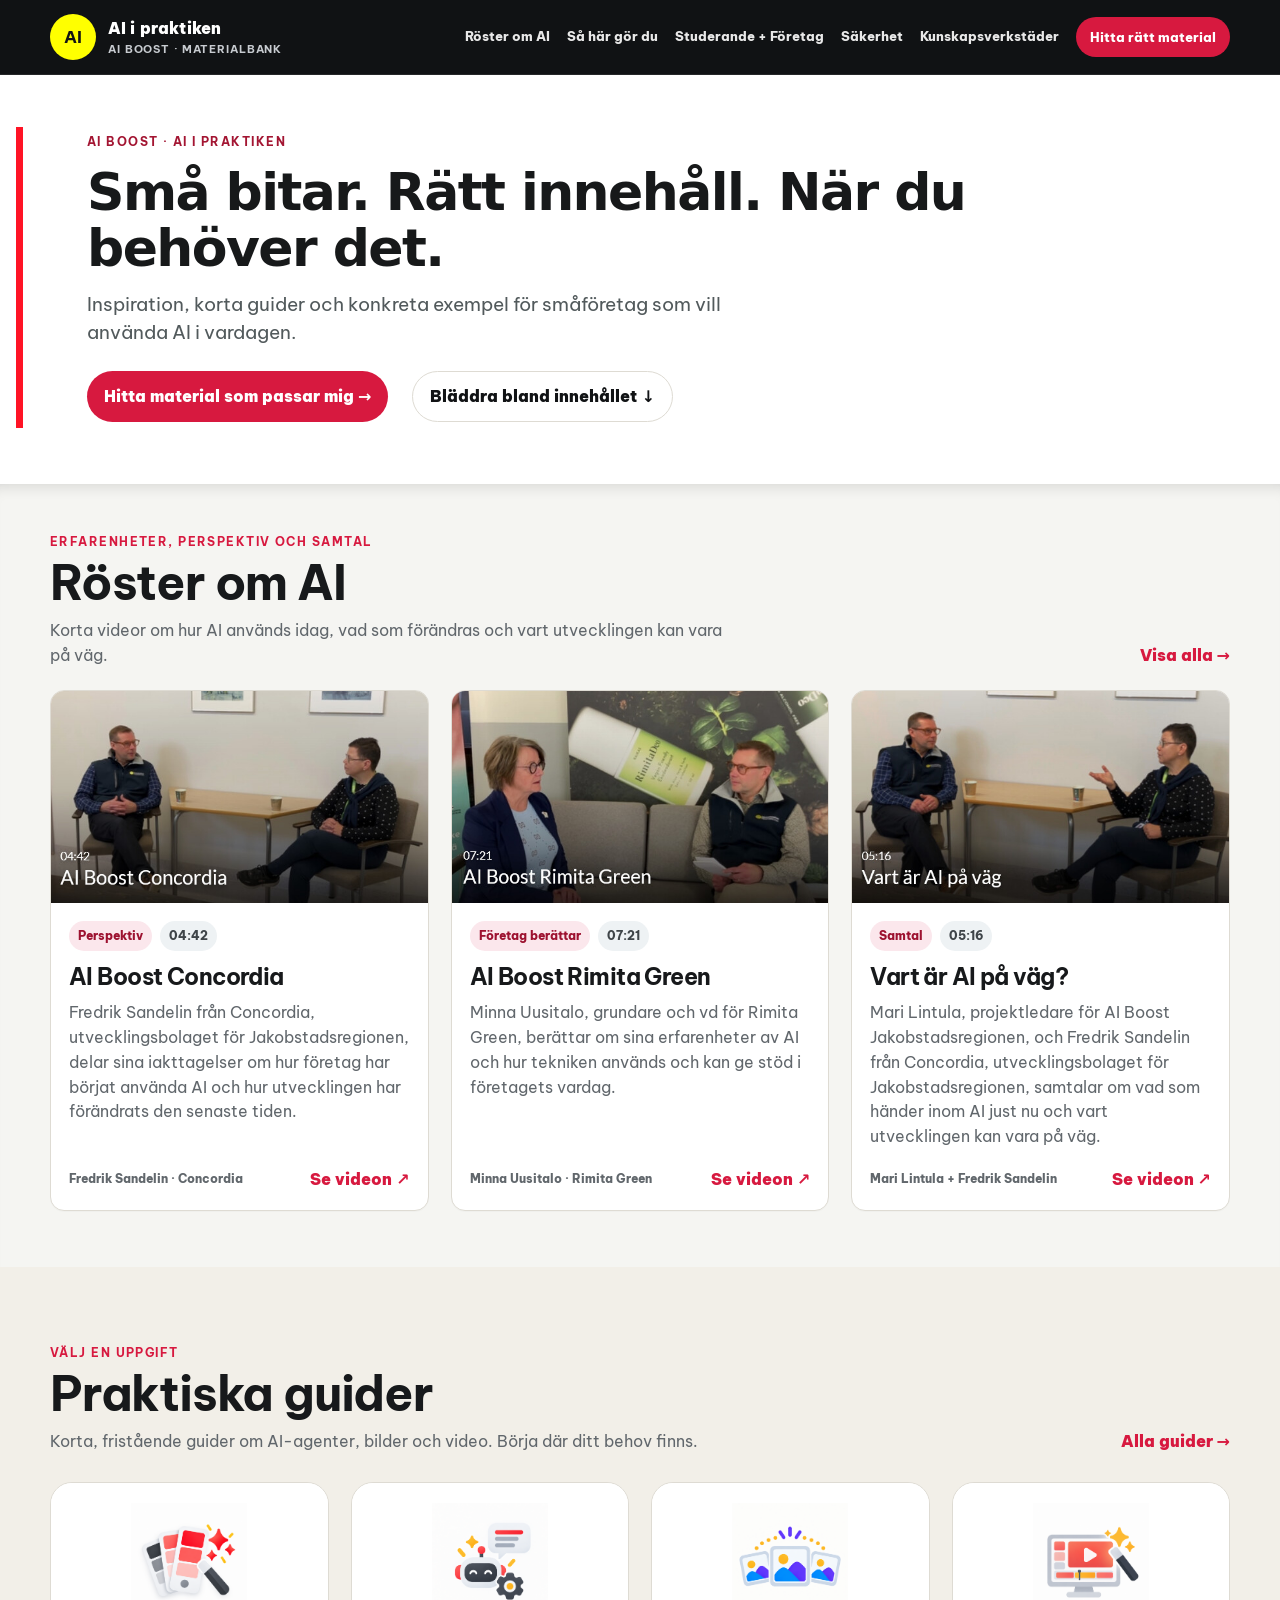
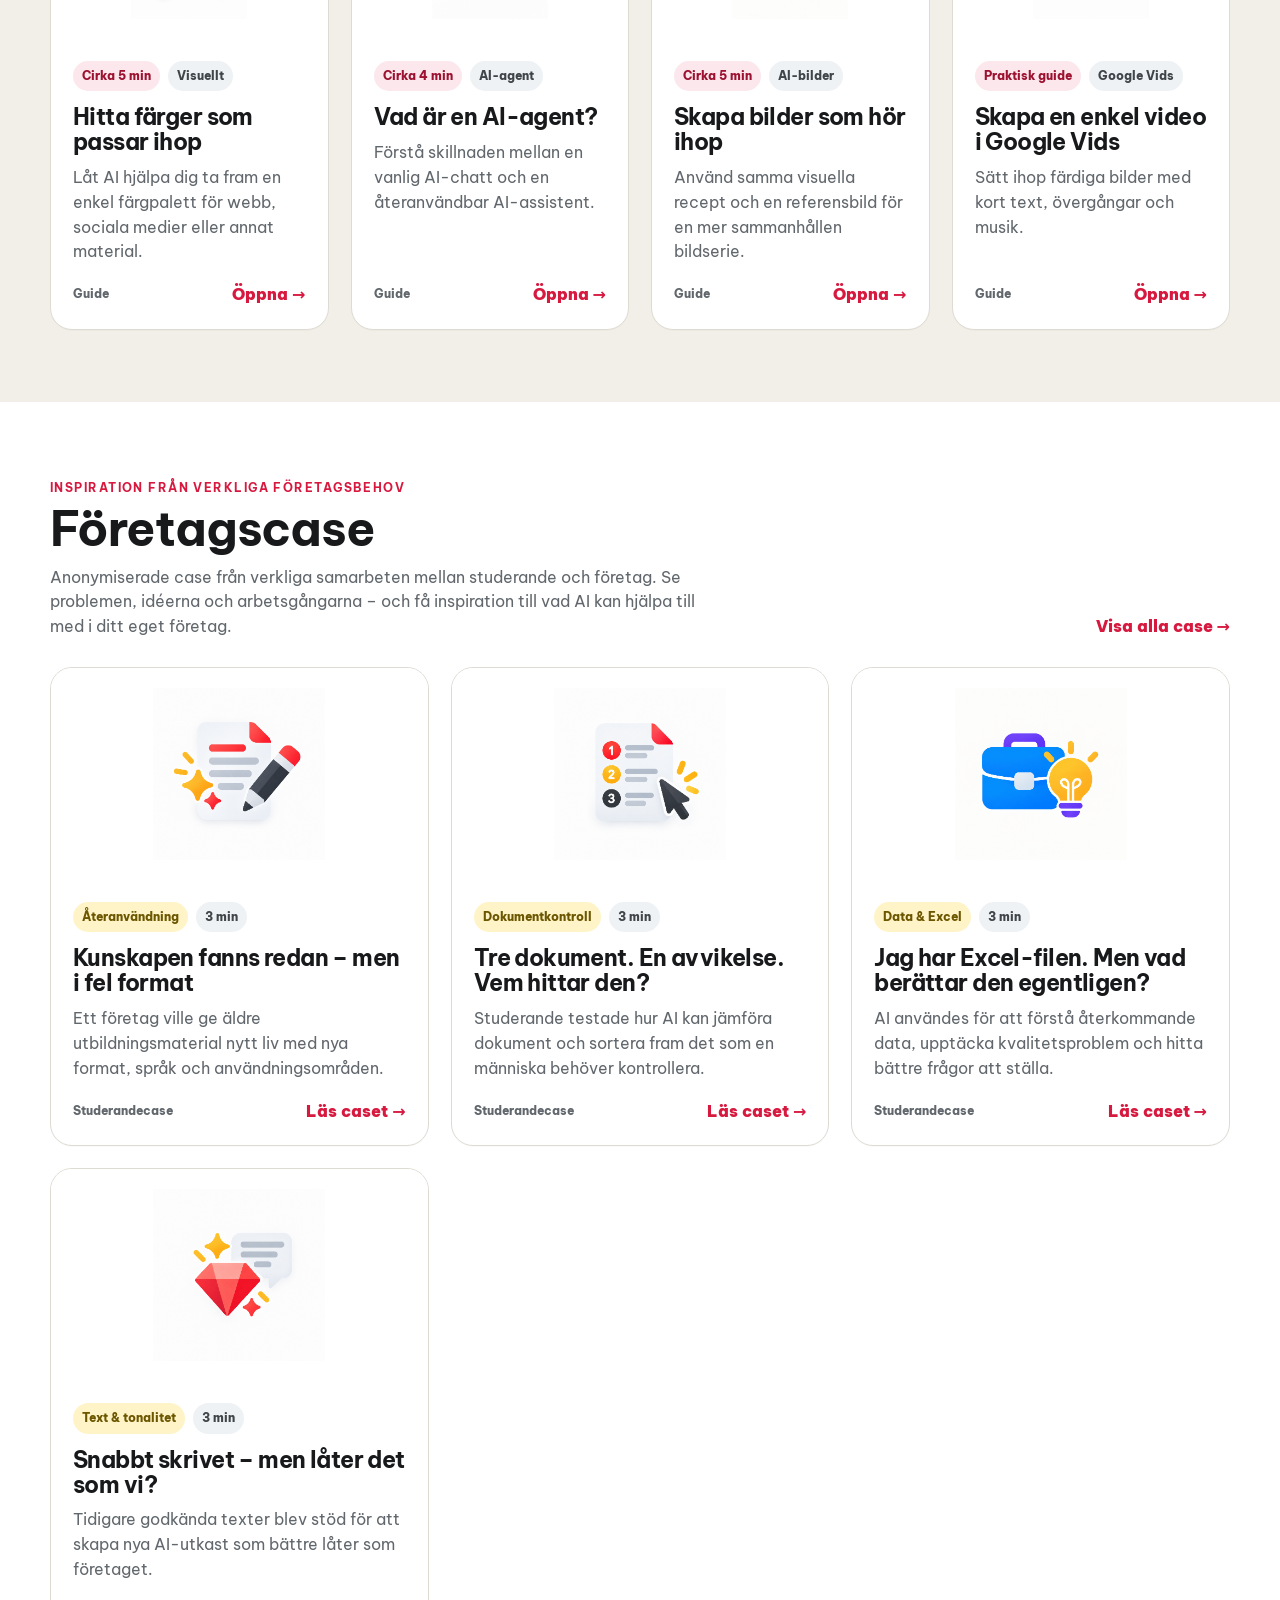
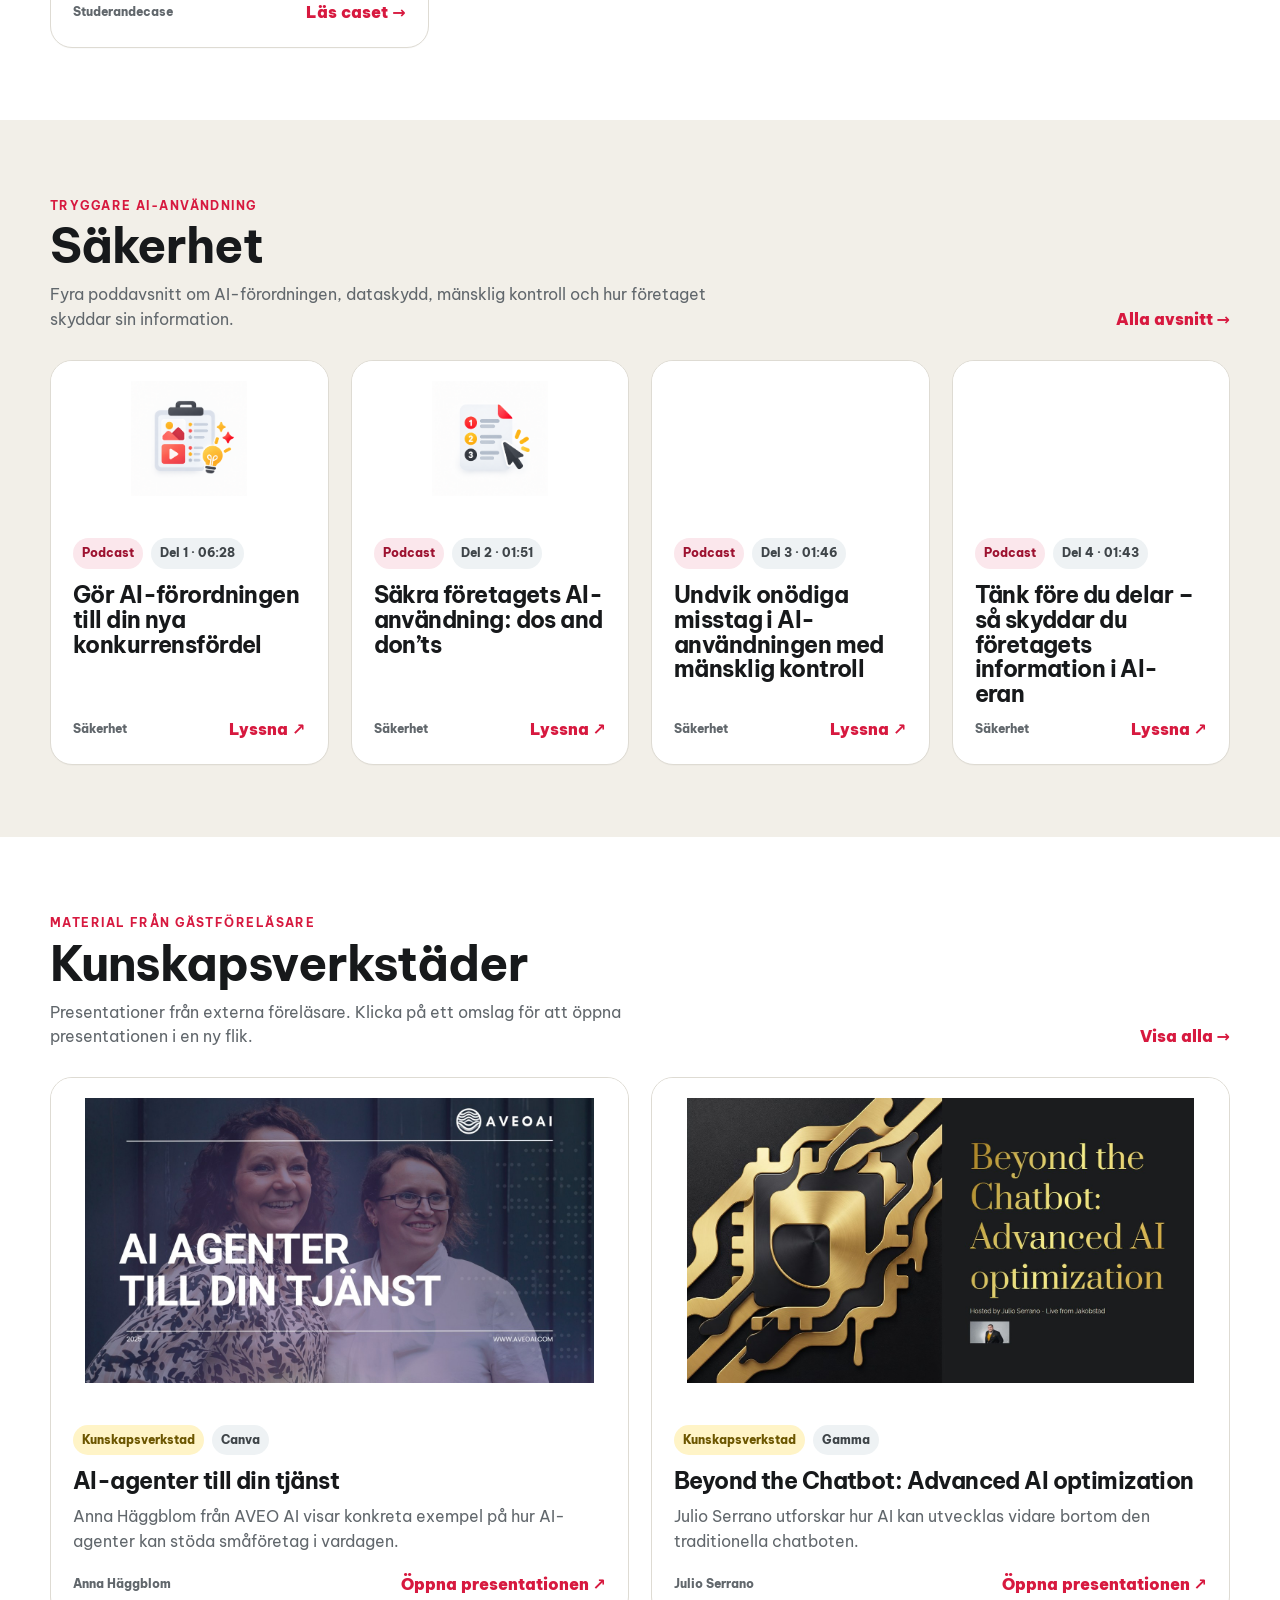
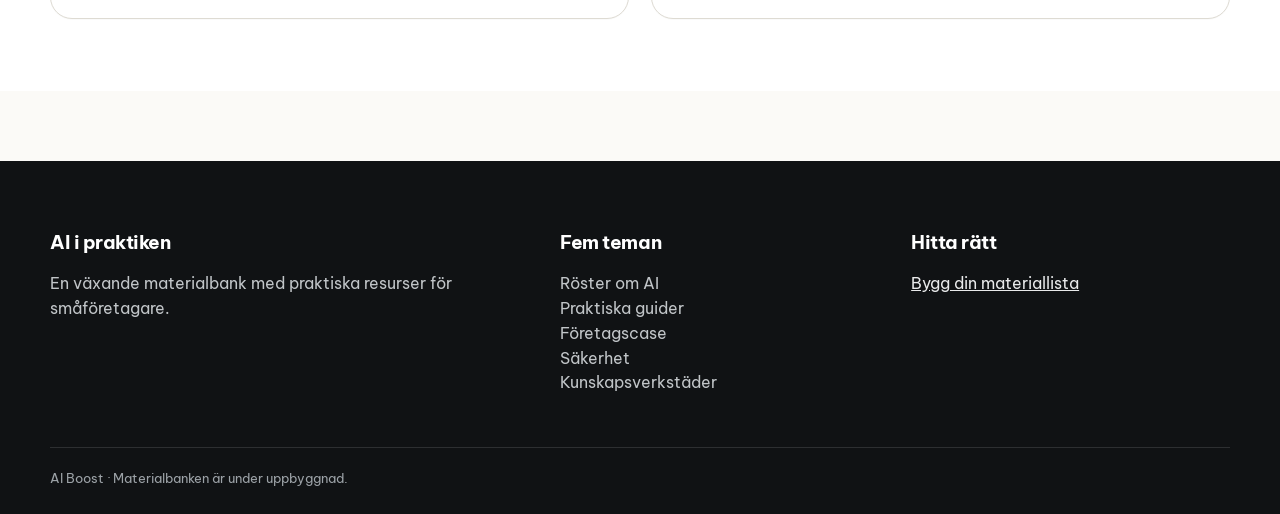
==== commit 2504a597: "Add files via upload" ====
--- a/index.html
+++ b/index.html
@@ -11,6 +11,66 @@
     .workshop-cover { display:block; overflow:hidden; line-height:0; }
     .workshop-cover img { display:block; width:100%; aspect-ratio:16/9; object-fit:cover; }
     .workshop-cover:focus-visible { outline:3px solid #b91c3b; outline-offset:3px; }
+  .podcast-cover{display:block;overflow:hidden;line-height:0}.podcast-cover:focus-visible{outline:3px solid #b91c3b;outline-offset:3px}.podcast-summary{border-top:1px solid var(--line);margin-top:14px;padding-top:10px}.podcast-summary summary{cursor:pointer;font-weight:700;color:var(--ink)}.summary-language h4{margin:14px 0 5px}.summary-language p{margin:0 0 10px}
+.podcast-grid{grid-template-columns:repeat(4,minmax(0,1fr))}
+@media(max-width:980px){.podcast-grid{grid-template-columns:repeat(2,minmax(0,1fr))}}
+@media(max-width:620px){.podcast-grid{grid-template-columns:1fr}}
+
+    /* Startsidan följer den nya, luftigare riktningen utan att ändra sidornas gemensamma CSS. */
+    .page-index .global-site-header .brand-mark{
+      flex:0 0 46px;width:46px;height:46px;border-radius:50%;
+      margin:0;background:#ffff00;color:#111314;
+      display:grid;place-items:center;font-size:17px;font-weight:700;
+    }
+    .page-index .global-site-header .brand-mark::after{content:"AI"}
+    .page-index .landing-hero{
+      min-height:0;background:#fff;color:#17191a;border:0;overflow:hidden;
+    }
+    .page-index .landing-hero::before,.page-index .landing-hero::after{display:none}
+    .page-index .landing-hero .hero-inner{
+      width:min(1280px,calc(100% - 32px));padding:52px 0 56px;
+    }
+    .page-index .landing-hero .hero-copy{
+      max-width:none;border-left:7px solid #ff1325;
+      padding:6px 0 6px clamp(18px,5vw,64px);
+    }
+    .page-index .landing-hero .eyebrow{
+      display:block;margin:0 0 12px;padding:0;border-radius:0;
+      color:#a31532;background:transparent;
+    }
+    .page-index .landing-hero h1{
+      max-width:900px;margin:0 0 14px;color:#17191a;
+      font-size:clamp(32px,5vw,52px);font-weight:600;
+      line-height:1.08;letter-spacing:-.03em;
+    }
+    .page-index .landing-hero p{
+      max-width:680px;margin:0;color:#525a5c;
+      font-size:clamp(16px,2vw,19px);line-height:1.5;
+    }
+    .page-index .landing-hero .hero-actions{
+      gap:14px 24px;margin-top:24px;
+    }
+    .page-index #foretag-berattar{
+      padding:44px 0 56px;background:#f5f5f2;
+    }
+    .page-index #foretag-berattar .section-header{margin-bottom:22px}
+    .page-index .video-card{border-radius:14px}
+    .page-index .voice-cover{
+      display:block;overflow:hidden;aspect-ratio:16/9;line-height:0;
+    }
+    .page-index .voice-cover img{
+      display:block;width:100%;height:100%;aspect-ratio:16/9;
+      object-fit:cover!important;padding:0!important;
+    }
+    .page-index .video-card .entry-body{padding:18px}
+    .page-index .voice-cover:focus-visible{
+      outline:3px solid #ff1325;outline-offset:-3px;
+    }
+    @media(max-width:760px){
+      .page-index .landing-hero .hero-inner{padding:38px 0 42px}
+      .page-index #foretag-berattar{padding:36px 0 44px}
+    }
+
   </style>
 </head>
 <body class="page-index">
@@ -22,19 +82,28 @@
       <span class="eyebrow">AI Boost · AI i praktiken</span>
       <h1>Små bitar. Rätt innehåll. När du behöver det.</h1>
       <p>Inspiration, korta guider och konkreta exempel för småföretag som vill använda AI i vardagen.</p>
-      <div class="hero-actions"><a class="btn btn-primary" href="hitta.html">Hitta material som passar mig →</a><a class="btn btn-light" href="#foretag-berattar">Jag vill bläddra</a></div>
+      <div class="hero-actions"><a class="btn btn-primary" href="hitta.html">Hitta material som passar mig →</a><a class="btn btn-light" href="#foretag-berattar">Bläddra bland innehållet ↓</a></div>
     </div></div>
   </section>
-  <section class="helper-strip"><div class="container helper-inner"><div><strong>Vet du inte var du ska börja?</strong><p>Svara på några korta frågor. Motorn använder metadata i materialbanken och föreslår sådant som passar ditt behov.</p></div><a class="btn btn-dark" href="hitta.html">Hitta rätt material →</a></div></section>
-
-<section class="portal-section" id="foretag-berattar"><div class="container"><div class="section-header"><div><span class="eyebrow">Erfarenheter, perspektiv och samtal</span><h2>Röster om AI</h2><p>Korta videor om hur AI används idag, vad som förändras och vart utvecklingen kan vara på väg.</p></div><a class="link" href="foretag-berattar.html">Visa alla →</a></div><div class="grid grid-3">
+  
+<section class="portal-section" id="foretag-berattar" style="box-shadow: inset 0 14px 16px -14px rgba(17, 19, 20, 0.18);"><div class="container"><div class="section-header"><div><span class="eyebrow">Erfarenheter, perspektiv och samtal</span><h2>Röster om AI</h2><p>Korta videor om hur AI används idag, vad som förändras och vart utvecklingen kan vara på väg.</p></div><a class="link" href="foretag-berattar.html">Visa alla →</a></div><div class="grid grid-3">
   <article class="entry-card illustration-card video-card"><a class="voice-cover" href="https://video.novia.fi/media/AI+Boost+Concordia/0_kg3w6xwl" target="_blank" rel="noopener noreferrer" aria-label="Öppna videon AI Boost Concordia i en ny flik"><img src="assets/images/voices/ai-boost-concordia.jpg" alt="Stillbild från videon AI Boost Concordia" loading="lazy" decoding="async"></a><div class="entry-body"><div class="meta"><span class="chip red">Perspektiv</span><span class="chip">04:42</span></div><h3>AI Boost Concordia</h3><p>Fredrik Sandelin från Concordia, utvecklingsbolaget för Jakobstadsregionen, delar sina iakttagelser om hur företag har börjat använda AI och hur utvecklingen har förändrats den senaste tiden.</p><div class="card-cta-row"><span class="card-type">Fredrik Sandelin · Concordia</span><a class="card-link" href="https://video.novia.fi/media/AI+Boost+Concordia/0_kg3w6xwl" target="_blank" rel="noopener noreferrer">Se videon ↗</a></div></div></article>
   <article class="entry-card illustration-card video-card"><a class="voice-cover" href="https://video.novia.fi/media/AI+Boost+Rimita+Green/0_vdpmho92" target="_blank" rel="noopener noreferrer" aria-label="Öppna videon AI Boost Rimita Green i en ny flik"><img src="assets/images/voices/ai-boost-rimita-green.jpg" alt="Stillbild från videon AI Boost Rimita Green" loading="lazy" decoding="async"></a><div class="entry-body"><div class="meta"><span class="chip red">Företag berättar</span><span class="chip">07:21</span></div><h3>AI Boost Rimita Green</h3><p>Minna Uusitalo, grundare och vd för Rimita Green, berättar om sina erfarenheter av AI och hur tekniken används och kan ge stöd i företagets vardag.</p><div class="card-cta-row"><span class="card-type">Minna Uusitalo · Rimita Green</span><a class="card-link" href="https://video.novia.fi/media/AI+Boost+Rimita+Green/0_vdpmho92" target="_blank" rel="noopener noreferrer">Se videon ↗</a></div></div></article>
   <article class="entry-card illustration-card video-card"><a class="voice-cover" href="https://video.novia.fi/media/Vart+a%CC%88r+AI+pa%CC%8A+va%CC%88g/0_exvmksa3" target="_blank" rel="noopener noreferrer" aria-label="Öppna videon Vart är AI på väg? i en ny flik"><img src="assets/images/voices/vart-ar-ai-pa-vag.jpg" alt="Stillbild från videon Vart är AI på väg?" loading="lazy" decoding="async"></a><div class="entry-body"><div class="meta"><span class="chip red">Samtal</span><span class="chip">05:16</span></div><h3>Vart är AI på väg?</h3><p>Mari Lintula, projektledare för AI Boost Jakobstadsregionen, och Fredrik Sandelin från Concordia, utvecklingsbolaget för Jakobstadsregionen, samtalar om vad som händer inom AI just nu och vart utvecklingen kan vara på väg.</p><div class="card-cta-row"><span class="card-type">Mari Lintula + Fredrik Sandelin</span><a class="card-link" href="https://video.novia.fi/media/Vart+a%CC%88r+AI+pa%CC%8A+va%CC%88g/0_exvmksa3" target="_blank" rel="noopener noreferrer">Se videon ↗</a></div></div></article>
-</div></div></section><section class="portal-section soft" id="sa-har-gor-du"><div class="container"><div class="section-header"><div><span class="eyebrow">Praktiska guider</span><h2>Så här gör du</h2><p>Korta guider som går direkt på en uppgift. Välj den du behöver just nu – du behöver inte följa någon kursordning.</p></div><a class="link" href="sa-har-gor-du.html">Alla guider →</a></div><div class="grid grid-4"><article class="entry-card illustration-card"><img src="assets/images/illustrations/ai-color-palette-wand.png" alt=""><div class="entry-body"><div class="meta"><span class="chip red">Cirka 5 min</span><span class="chip ">Visuellt</span></div><h3>Hitta färger som passar ihop</h3><p>Låt AI hjälpa dig ta fram en enkel färgpalett för webb, sociala medier eller annat material.</p><div class="card-cta-row"><span class="card-type">Guide</span><a class="card-link" href="skapa-video/02-hitta-farger-med-ai.html">Öppna →</a></div></div></article><article class="entry-card illustration-card"><img src="assets/images/illustrations/friendly-ai-chatbot-settings.png" alt=""><div class="entry-body"><div class="meta"><span class="chip red">Cirka 4 min</span><span class="chip ">AI-agent</span></div><h3>Vad är en AI-agent?</h3><p>Förstå skillnaden mellan en vanlig AI-chatt och en återanvändbar AI-assistent.</p><div class="card-cta-row"><span class="card-type">Guide</span><a class="card-link" href="01-vad-ar-en-ai-agent.html">Öppna →</a></div></div></article><article class="entry-card illustration-card"><img src="assets/images/illustrations/consistent-ai-image-series.png" alt=""><div class="entry-body"><div class="meta"><span class="chip red">Cirka 5 min</span><span class="chip ">AI-bilder</span></div><h3>Skapa bilder som hör ihop</h3><p>Använd samma visuella recept och en referensbild för en mer sammanhållen bildserie.</p><div class="card-cta-row"><span class="card-type">Guide</span><a class="card-link" href="skapa-video/04-skapa-bilder-som-hor-ihop.html">Öppna →</a></div></div></article><article class="entry-card illustration-card"><img src="assets/images/illustrations/ai-video-editing-magic.png" alt=""><div class="entry-body"><div class="meta"><span class="chip red">Praktisk guide</span><span class="chip ">Google Vids</span></div><h3>Skapa en enkel video</h3><p>Sätt ihop färdiga bilder med kort text, övergångar och musik.</p><div class="card-cta-row"><span class="card-type">Guide</span><a class="card-link" href="google-vids-snabbstart-smaforetagare.html">Öppna →</a></div></div></article></div></div></section><section class="portal-section" id="studerande-foretag"><div class="container"><div class="section-header"><div><span class="eyebrow">Inspiration från AI Boost</span><h2>Studerande + Företag</h2><p>Studerande arbetade med riktiga företagsbehov. Här är korta, anonymiserade case med fokus på vad andra småföretag kan ta med sig.</p></div><a class="link" href="foretagscase/index.html">Visa alla case →</a></div><div class="grid grid-4"><article class="entry-card illustration-card"><img src="assets/images/illustrations/creative-document-editing.png" alt=""><div class="entry-body"><div class="meta"><span class="chip yellow">Företagscase</span><span class="chip ">3–5 min</span></div><h3>Återanvänd material du redan har</h3><p>Från befintligt material till nya versioner, språk eller format.</p><div class="card-cta-row"><span class="card-type">Case</span><a class="card-link" href="foretagscase/01-atervinn-befintligt-material.html">Öppna →</a></div></div></article><article class="entry-card illustration-card"><img src="assets/images/illustrations/numbered-checklist-cursor.png" alt=""><div class="entry-body"><div class="meta"><span class="chip yellow">Företagscase</span><span class="chip ">3–5 min</span></div><h3>Jämför dokument med AI</h3><p>Låt AI hjälpa dig hitta skillnader och sådant som behöver kontrolleras.</p><div class="card-cta-row"><span class="card-type">Case</span><a class="card-link" href="foretagscase/02-jamfor-dokument.html">Öppna →</a></div></div></article><article class="entry-card illustration-card"><img src="assets/images/illustrations/business-idea-lightbulb.png" alt=""><div class="entry-body"><div class="meta"><span class="chip yellow">Företagscase</span><span class="chip ">3–5 min</span></div><h3>Förstå vad Excel-filen berättar</h3><p>Använd AI som stöd när du vill hitta mönster och frågor i din data.</p><div class="card-cta-row"><span class="card-type">Case</span><a class="card-link" href="foretagscase/03-forsta-exceldata.html">Öppna →</a></div></div></article><article class="entry-card illustration-card"><img src="assets/images/illustrations/ai-gem-chat.png" alt=""><div class="entry-body"><div class="meta"><span class="chip yellow">Företagscase</span><span class="chip ">3–5 min</span></div><h3>Skriv i företagets egen röst</h3><p>Använd tidigare texter som stöd för att skapa nya utkast med rätt ton.</p><div class="card-cta-row"><span class="card-type">Case</span><a class="card-link" href="foretagscase/04-skriv-i-foretagets-rost.html">Öppna →</a></div></div></article></div></div></section><section class="portal-section soft" id="sakerhet"><div class="container"><div class="section-header"><div><span class="eyebrow">Tryggare AI-användning</span><h2>Säkerhet</h2><p>Korta poddar och resurser om sådant som är bra att tänka på innan du delar data, publicerar AI-material eller bygger nya arbetssätt.</p></div><a class="link" href="sakerhet.html">Visa allt →</a></div><div class="grid grid-4"><article class="entry-card illustration-card placeholder-card"><img src="assets/images/illustrations/secure-voice-chat-shield.png" alt=""><div class="entry-body"><div class="meta"><span class="chip red">Podcast</span><span class="chip ">Kommer senare</span></div><h3>AI och informationssäkerhet</h3><p>Vad är bra att tänka på när AI blir en del av vardagsarbetet?</p><div class="card-cta-row"><span class="card-type">Säkerhet</span><span class="card-link">Kommer senare</span></div></div></article><article class="entry-card illustration-card placeholder-card"><img src="assets/images/illustrations/friendly-ai-checklist.png" alt=""><div class="entry-body"><div class="meta"><span class="chip red">Podcast</span><span class="chip ">Kommer senare</span></div><h3>Vad laddar jag upp?</h3><p>En kort påminnelse om data, dokument och känslig information.</p><div class="card-cta-row"><span class="card-type">Säkerhet</span><span class="card-link">Kommer senare</span></div></div></article><article class="entry-card illustration-card placeholder-card"><img src="assets/images/illustrations/secure-voice-chat-shield.png" alt=""><div class="entry-body"><div class="meta"><span class="chip red">Podcast</span><span class="chip ">Kommer senare</span></div><h3>AI, bedrägerier och trovärdighet</h3><p>Hur AI kan påverka vad vi behöver kontrollera extra noga.</p><div class="card-cta-row"><span class="card-type">Säkerhet</span><span class="card-link">Kommer senare</span></div></div></article><article class="entry-card illustration-card placeholder-card"><img src="assets/images/illustrations/friendly-ai-automation-checklist.png" alt=""><div class="entry-body"><div class="meta"><span class="chip red">Podcast</span><span class="chip ">Kommer senare</span></div><h3>Mänsklig kontroll</h3><p>När behöver en människa alltid läsa, kontrollera eller fatta beslut?</p><div class="card-cta-row"><span class="card-type">Säkerhet</span><span class="card-link">Kommer senare</span></div></div></article></div></div></section><section class="portal-section" id="kunskapsverkstader"><div class="container"><div class="section-header"><div><span class="eyebrow">Material från gästföreläsare</span><h2>Kunskapsverkstäder</h2><p>Presentationer från externa föreläsare. Klicka på ett omslag för att öppna presentationen i en ny flik.</p></div><a class="link" href="kunskapsverkstader.html">Visa alla →</a></div><div class="grid grid-2">
+</div></div></section><section class="portal-section soft" id="sa-har-gor-du"><div class="container"><div class="section-header"><div><span class="eyebrow">Välj en uppgift</span><h2>Praktiska guider</h2><p>Korta, fristående guider om AI-agenter, bilder och video. Börja där ditt behov finns.</p></div><a class="link" href="sa-har-gor-du.html">Alla guider →</a></div><div class="grid grid-4"><article class="entry-card illustration-card"><img src="assets/images/illustrations/ai-color-palette-wand.png" alt=""><div class="entry-body"><div class="meta"><span class="chip red">Cirka 5 min</span><span class="chip ">Visuellt</span></div><h3>Hitta färger som passar ihop</h3><p>Låt AI hjälpa dig ta fram en enkel färgpalett för webb, sociala medier eller annat material.</p><div class="card-cta-row"><span class="card-type">Guide</span><a class="card-link" href="skapa-video/02-hitta-farger-med-ai.html">Öppna →</a></div></div></article><article class="entry-card illustration-card"><img src="assets/images/illustrations/friendly-ai-chatbot-settings.png" alt=""><div class="entry-body"><div class="meta"><span class="chip red">Cirka 4 min</span><span class="chip ">AI-agent</span></div><h3>Vad är en AI-agent?</h3><p>Förstå skillnaden mellan en vanlig AI-chatt och en återanvändbar AI-assistent.</p><div class="card-cta-row"><span class="card-type">Guide</span><a class="card-link" href="01-vad-ar-en-ai-agent.html">Öppna →</a></div></div></article><article class="entry-card illustration-card"><img src="assets/images/illustrations/consistent-ai-image-series.png" alt=""><div class="entry-body"><div class="meta"><span class="chip red">Cirka 5 min</span><span class="chip ">AI-bilder</span></div><h3>Skapa bilder som hör ihop</h3><p>Använd samma visuella recept och en referensbild för en mer sammanhållen bildserie.</p><div class="card-cta-row"><span class="card-type">Guide</span><a class="card-link" href="skapa-video/04-skapa-bilder-som-hor-ihop.html">Öppna →</a></div></div></article><article class="entry-card illustration-card"><img src="assets/images/illustrations/ai-video-editing-magic.png" alt=""><div class="entry-body"><div class="meta"><span class="chip red">Praktisk guide</span><span class="chip ">Google Vids</span></div><h3>Skapa en enkel video i Google Vids</h3><p>Sätt ihop färdiga bilder med kort text, övergångar och musik.</p><div class="card-cta-row"><span class="card-type">Guide</span><a class="card-link" href="google-vids-snabbstart-smaforetagare.html">Öppna →</a></div></div></article></div></div></section><section class="portal-section" id="studerande-foretag"><div class="container"><div class="section-header"><div><span class="eyebrow">Inspiration från verkliga företagsbehov</span><h2>Företagscase</h2><p>Anonymiserade case från verkliga samarbeten mellan studerande och företag. Se problemen, idéerna och arbetsgångarna – och få inspiration till vad AI kan hjälpa till med i ditt eget företag.</p></div><a class="link" href="foretagscase/index.html">Visa alla case →</a></div><div class="grid grid-3">
+<article class="entry-card illustration-card"><img src="assets/images/illustrations/creative-document-editing.png" alt=""><div class="entry-body"><div class="meta"><span class="chip yellow">Återanvändning</span><span class="chip">3 min</span></div><h3>Kunskapen fanns redan – men i fel format</h3><p>Ett företag ville ge äldre utbildningsmaterial nytt liv med nya format, språk och användningsområden.</p><div class="card-cta-row"><span class="card-type">Studerandecase</span><a class="card-link" href="foretagscase/01-atervinn-befintligt-material.html">Läs caset →</a></div></div></article>
+<article class="entry-card illustration-card"><img src="assets/images/illustrations/numbered-checklist-cursor.png" alt=""><div class="entry-body"><div class="meta"><span class="chip yellow">Dokumentkontroll</span><span class="chip">3 min</span></div><h3>Tre dokument. En avvikelse. Vem hittar den?</h3><p>Studerande testade hur AI kan jämföra dokument och sortera fram det som en människa behöver kontrollera.</p><div class="card-cta-row"><span class="card-type">Studerandecase</span><a class="card-link" href="foretagscase/02-jamfor-dokument.html">Läs caset →</a></div></div></article>
+<article class="entry-card illustration-card"><img src="assets/images/illustrations/business-idea-lightbulb.png" alt=""><div class="entry-body"><div class="meta"><span class="chip yellow">Data &amp; Excel</span><span class="chip">3 min</span></div><h3>Jag har Excel-filen. Men vad berättar den egentligen?</h3><p>AI användes för att förstå återkommande data, upptäcka kvalitetsproblem och hitta bättre frågor att ställa.</p><div class="card-cta-row"><span class="card-type">Studerandecase</span><a class="card-link" href="foretagscase/03-forsta-exceldata.html">Läs caset →</a></div></div></article>
+<article class="entry-card illustration-card"><img src="assets/images/illustrations/ai-gem-chat.png" alt=""><div class="entry-body"><div class="meta"><span class="chip yellow">Text &amp; tonalitet</span><span class="chip">3 min</span></div><h3>Snabbt skrivet – men låter det som vi?</h3><p>Tidigare godkända texter blev stöd för att skapa nya AI-utkast som bättre låter som företaget.</p><div class="card-cta-row"><span class="card-type">Studerandecase</span><a class="card-link" href="foretagscase/04-skriv-i-foretagets-rost.html">Läs caset →</a></div></div></article>
+</div></div></section><section class="portal-section soft" id="sakerhet"><div class="container"><div class="section-header"><div><span class="eyebrow">Tryggare AI-användning</span><h2>Säkerhet</h2><p>Fyra poddavsnitt om AI-förordningen, dataskydd, mänsklig kontroll och hur företaget skyddar sin information.</p></div><a class="link" href="sakerhet.html">Alla avsnitt →</a></div><div class="grid podcast-grid">
+<article class="entry-card illustration-card podcast-card"><a class="podcast-cover" href="https://video.novia.fi/media/Del+1+G%C3%B6r+AI-f%C3%B6rordningen+till+din+nya+konkurrensf%C3%B6rdel/0_0viuikf0" target="_blank" rel="noopener noreferrer" aria-label="Öppna poddavsnitt 1 i en ny flik"><img src="assets/images/illustrations/ai-content-planning-clipboard.png" alt="Illustration för poddavsnittet om EU:s AI-förordning" loading="lazy" decoding="async"></a><div class="entry-body"><div class="meta"><span class="chip red">Podcast</span><span class="chip">Del 1 · 06:28</span></div><h3>Gör AI-förordningen till din nya konkurrensfördel</h3><div class="card-cta-row"><span class="card-type">Säkerhet</span><a class="card-link" href="https://video.novia.fi/media/Del+1+G%C3%B6r+AI-f%C3%B6rordningen+till+din+nya+konkurrensf%C3%B6rdel/0_0viuikf0" target="_blank" rel="noopener noreferrer">Lyssna ↗</a></div></div></article>
+<article class="entry-card illustration-card podcast-card"><a class="podcast-cover" href="https://video.novia.fi/media/Del+2+S%C3%A4kra+f%C3%B6retagets+AI-anv%C3%A4ndning+dos+n+donts/0_l7pray80" target="_blank" rel="noopener noreferrer" aria-label="Öppna poddavsnitt 2 i en ny flik"><img src="assets/images/illustrations/numbered-checklist-cursor.png" alt="Illustration för poddavsnittet om säkra arbetssätt med AI" loading="lazy" decoding="async"></a><div class="entry-body"><div class="meta"><span class="chip red">Podcast</span><span class="chip">Del 2 · 01:51</span></div><h3>Säkra företagets AI-användning: dos and don’ts</h3><div class="card-cta-row"><span class="card-type">Säkerhet</span><a class="card-link" href="https://video.novia.fi/media/Del+2+S%C3%A4kra+f%C3%B6retagets+AI-anv%C3%A4ndning+dos+n+donts/0_l7pray80" target="_blank" rel="noopener noreferrer">Lyssna ↗</a></div></div></article>
+<article class="entry-card illustration-card podcast-card"><a class="podcast-cover" href="https://video.novia.fi/media/del+3+undvik+on%C3%B6diga+misstag+i+ai-anv%C3%A4ndningen+med+m%C3%A4nsklig+kontroll/0_vuhvkl0r/858207" target="_blank" rel="noopener noreferrer" aria-label="Öppna poddavsnitt 3 i en ny flik"><img src="assets/images/illustrations/friendly-ai-automation-checklist.png" alt="Illustration för poddavsnittet om mänsklig kontroll av AI" loading="lazy" decoding="async"></a><div class="entry-body"><div class="meta"><span class="chip red">Podcast</span><span class="chip">Del 3 · 01:46</span></div><h3>Undvik onödiga misstag i AI-användningen med mänsklig kontroll</h3><div class="card-cta-row"><span class="card-type">Säkerhet</span><a class="card-link" href="https://video.novia.fi/media/del+3+undvik+on%C3%B6diga+misstag+i+ai-anv%C3%A4ndningen+med+m%C3%A4nsklig+kontroll/0_vuhvkl0r/858207" target="_blank" rel="noopener noreferrer">Lyssna ↗</a></div></div></article>
+<article class="entry-card illustration-card podcast-card"><a class="podcast-cover" href="https://video.novia.fi/media/del+4+t%C3%A4nk+f%C3%B6re+du+delar+%E2%80%93+s%C3%A5+skyddar+du+f%C3%B6retagets+information+i+ai-eran/0_142wi3vn/858207" target="_blank" rel="noopener noreferrer" aria-label="Öppna poddavsnitt 4 i en ny flik"><img src="assets/images/illustrations/secure-voice-chat-shield.png" alt="Illustration för poddavsnittet om att skydda företagets information" loading="lazy" decoding="async"></a><div class="entry-body"><div class="meta"><span class="chip red">Podcast</span><span class="chip">Del 4 · 01:43</span></div><h3>Tänk före du delar – så skyddar du företagets information i AI-eran</h3><div class="card-cta-row"><span class="card-type">Säkerhet</span><a class="card-link" href="https://video.novia.fi/media/del+4+t%C3%A4nk+f%C3%B6re+du+delar+%E2%80%93+s%C3%A5+skyddar+du+f%C3%B6retagets+information+i+ai-eran/0_142wi3vn/858207" target="_blank" rel="noopener noreferrer">Lyssna ↗</a></div></div></article>
+</div></div></section><section class="portal-section" id="kunskapsverkstader"><div class="container"><div class="section-header"><div><span class="eyebrow">Material från gästföreläsare</span><h2>Kunskapsverkstäder</h2><p>Presentationer från externa föreläsare. Klicka på ett omslag för att öppna presentationen i en ny flik.</p></div><a class="link" href="kunskapsverkstader.html">Visa alla →</a></div><div class="grid grid-2">
   <article class="entry-card illustration-card workshop-card"><a class="workshop-cover" href="https://www.canva.com/design/DAG4Tw3Ht5U/Wo9PWU7QAGArMmmlsU_dNQ/view?utm_content=DAG4Tw3Ht5U&amp;utm_campaign=designshare&amp;utm_medium=link2&amp;utm_source=uniquelinks&amp;utlId=h24df236371#9" target="_blank" rel="noopener noreferrer" aria-label="Öppna Anna Häggbloms Canva-presentation i en ny flik"><img src="assets/images/workshops/anna-haggblom-ai-agenter.jpg" alt="Omslaget till presentationen AI-agenter till din tjänst från AVEO AI" loading="lazy" decoding="async"></a><div class="entry-body"><div class="meta"><span class="chip yellow">Kunskapsverkstad</span><span class="chip">Canva</span></div><h3>AI-agenter till din tjänst</h3><p>Anna Häggblom från AVEO AI visar konkreta exempel på hur AI-agenter kan stöda småföretag i vardagen.</p><div class="card-cta-row"><span class="card-type">Anna Häggblom</span><a class="card-link" href="https://www.canva.com/design/DAG4Tw3Ht5U/Wo9PWU7QAGArMmmlsU_dNQ/view?utm_content=DAG4Tw3Ht5U&amp;utm_campaign=designshare&amp;utm_medium=link2&amp;utm_source=uniquelinks&amp;utlId=h24df236371#9" target="_blank" rel="noopener noreferrer">Öppna presentationen ↗</a></div></div></article>
   <article class="entry-card illustration-card workshop-card"><a class="workshop-cover" href="https://gamma.app/docs/Beyond-the-Chatbot-Advanced-AI-optimization-m4lkj3m9h8tm0np?mode=doc" target="_blank" rel="noopener noreferrer" aria-label="Öppna Julio Serranos Gamma-presentation i en ny flik"><img src="assets/images/workshops/julio-serrano-beyond-the-chatbot.jpg" alt="Omslaget till Beyond the Chatbot: Advanced AI optimization" loading="lazy" decoding="async"></a><div class="entry-body"><div class="meta"><span class="chip yellow">Kunskapsverkstad</span><span class="chip">Gamma</span></div><h3>Beyond the Chatbot: Advanced AI optimization</h3><p>Julio Serrano utforskar hur AI kan utvecklas vidare bortom den traditionella chatboten.</p><div class="card-cta-row"><span class="card-type">Julio Serrano</span><a class="card-link" href="https://gamma.app/docs/Beyond-the-Chatbot-Advanced-AI-optimization-m4lkj3m9h8tm0np?mode=doc" target="_blank" rel="noopener noreferrer">Öppna presentationen ↗</a></div></div></article>
 </div></div></section>
 </main>
-<footer class="site-footer"><div class="container"><div class="footer-grid"><div><h3>AI i praktiken</h3><p>En växande materialbank med praktiska resurser för småföretagare.</p></div><div><h3>Fem teman</h3><p>Röster om AI<br>Så här gör du<br>Studerande + Företag<br>Säkerhet<br>Kunskapsverkstäder</p></div><div><h3>Hitta rätt</h3><p><a href="hitta.html">Bygg din materiallista</a></p></div></div><div class="footer-note">AI Boost · Materialbanken är under uppbyggnad.</div></div></footer>
-</body></html>
+<footer class="site-footer"><div class="container"><div class="footer-grid"><div><h3>AI i praktiken</h3><p>En växande materialbank med praktiska resurser för småföretagare.</p></div><div><h3>Fem teman</h3><p>Röster om AI<br>Praktiska guider<br>Företagscase<br>Säkerhet<br>Kunskapsverkstäder</p></div><div><h3>Hitta rätt</h3><p><a href="hitta.html">Bygg din materiallista</a></p></div></div><div class="footer-note">AI Boost · Materialbanken är under uppbyggnad.</div></div></footer>
+</body></html>
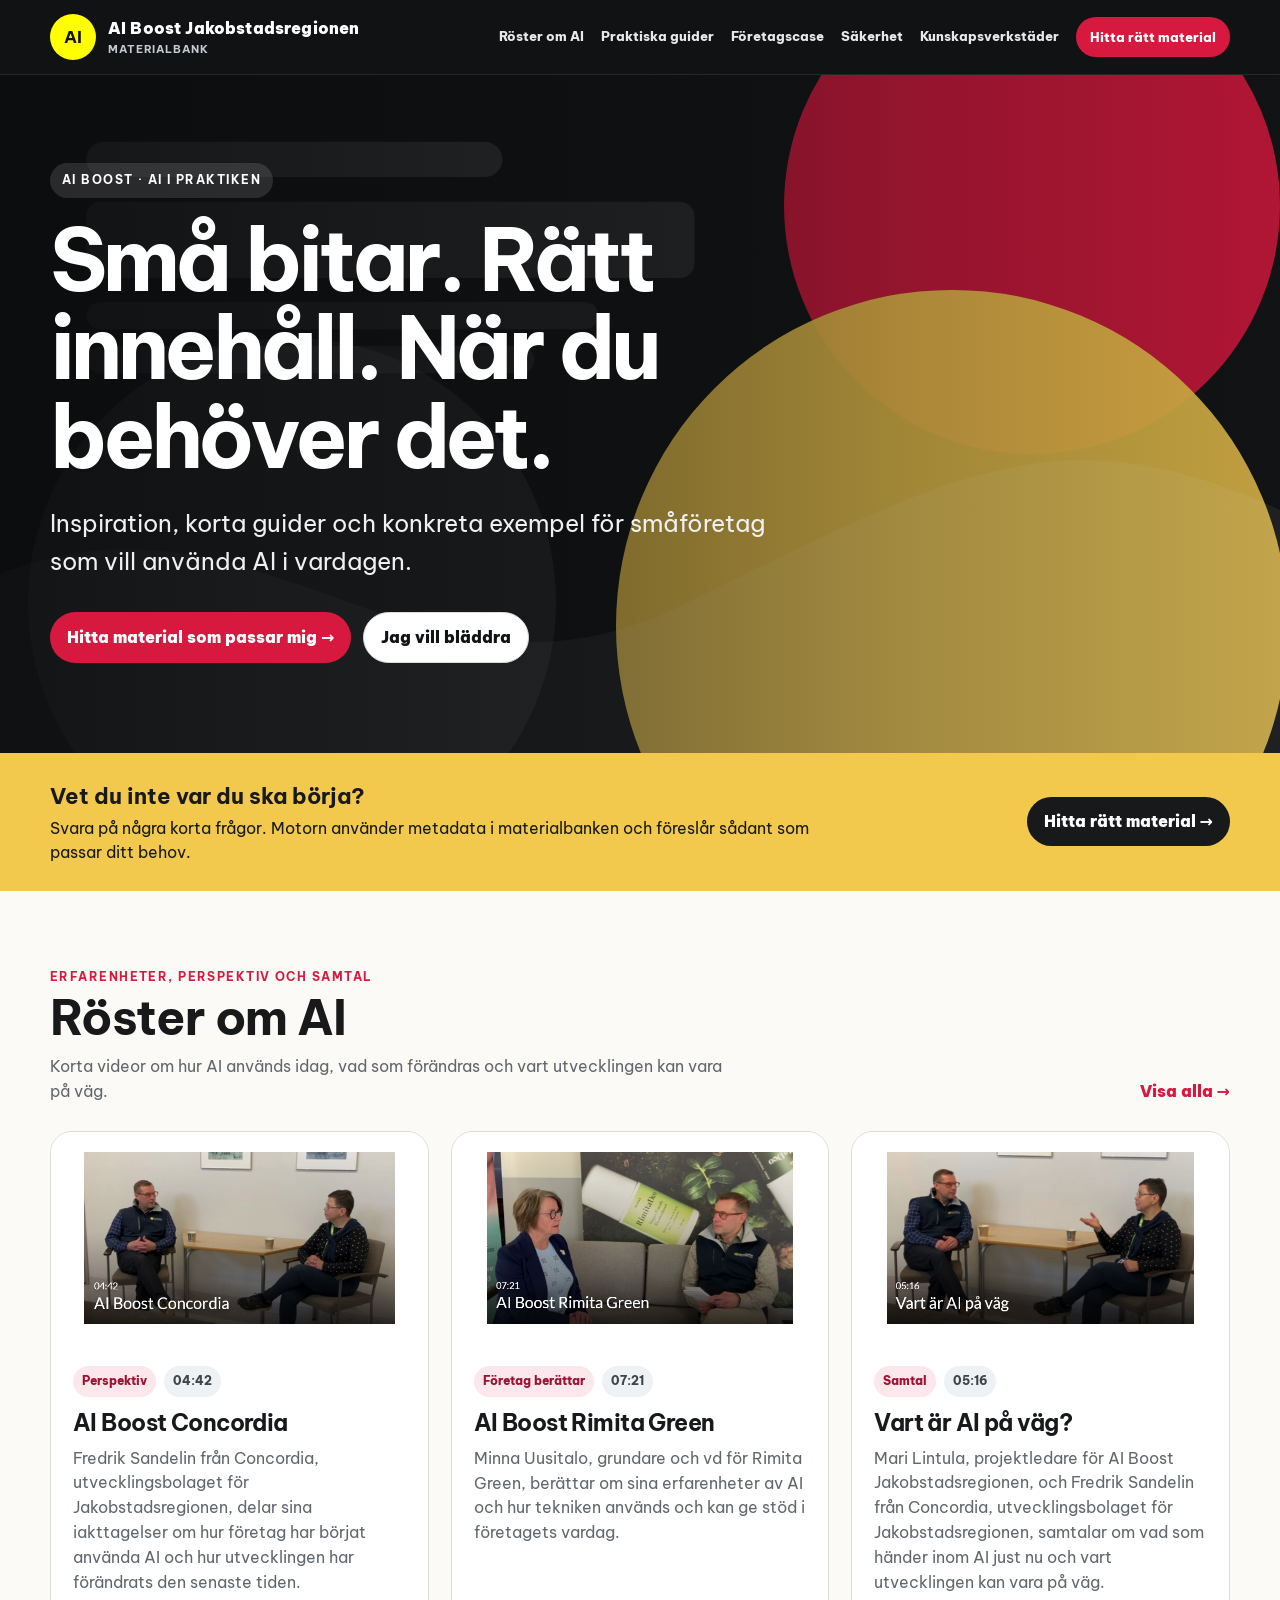
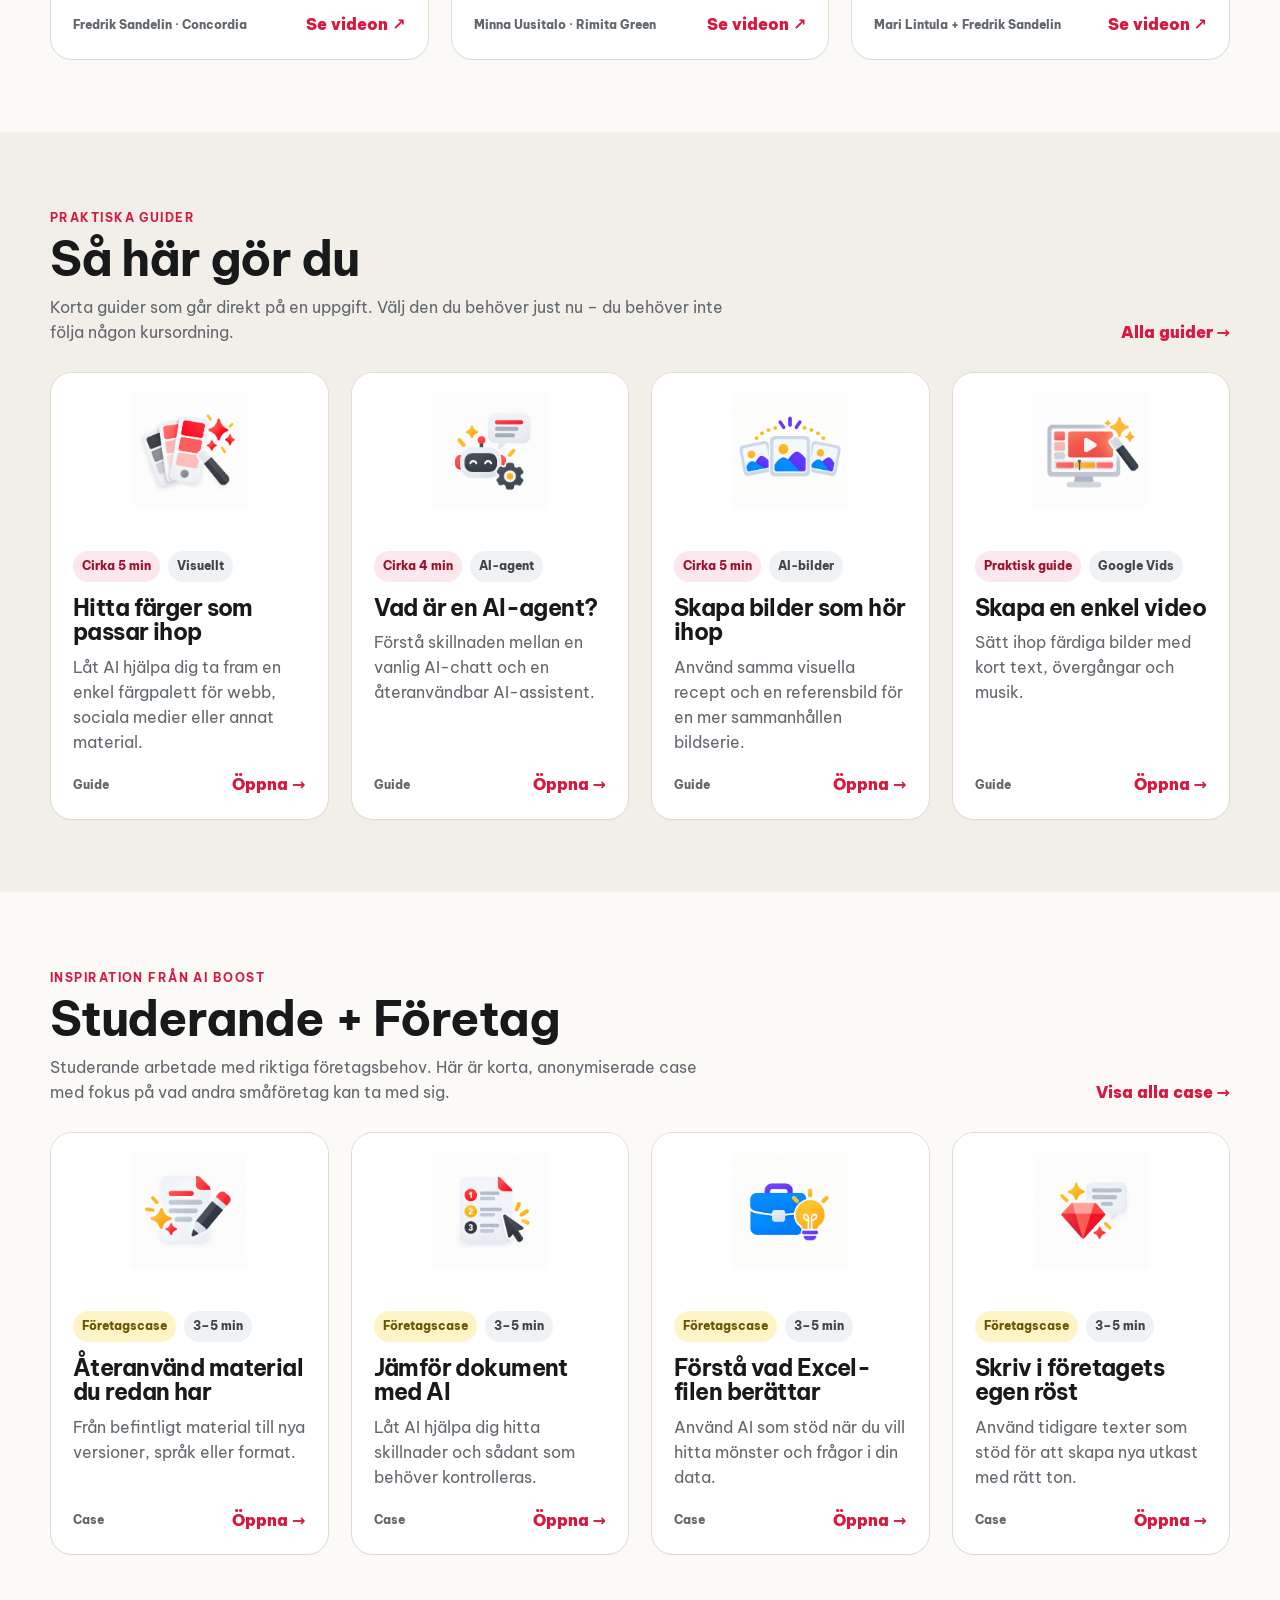
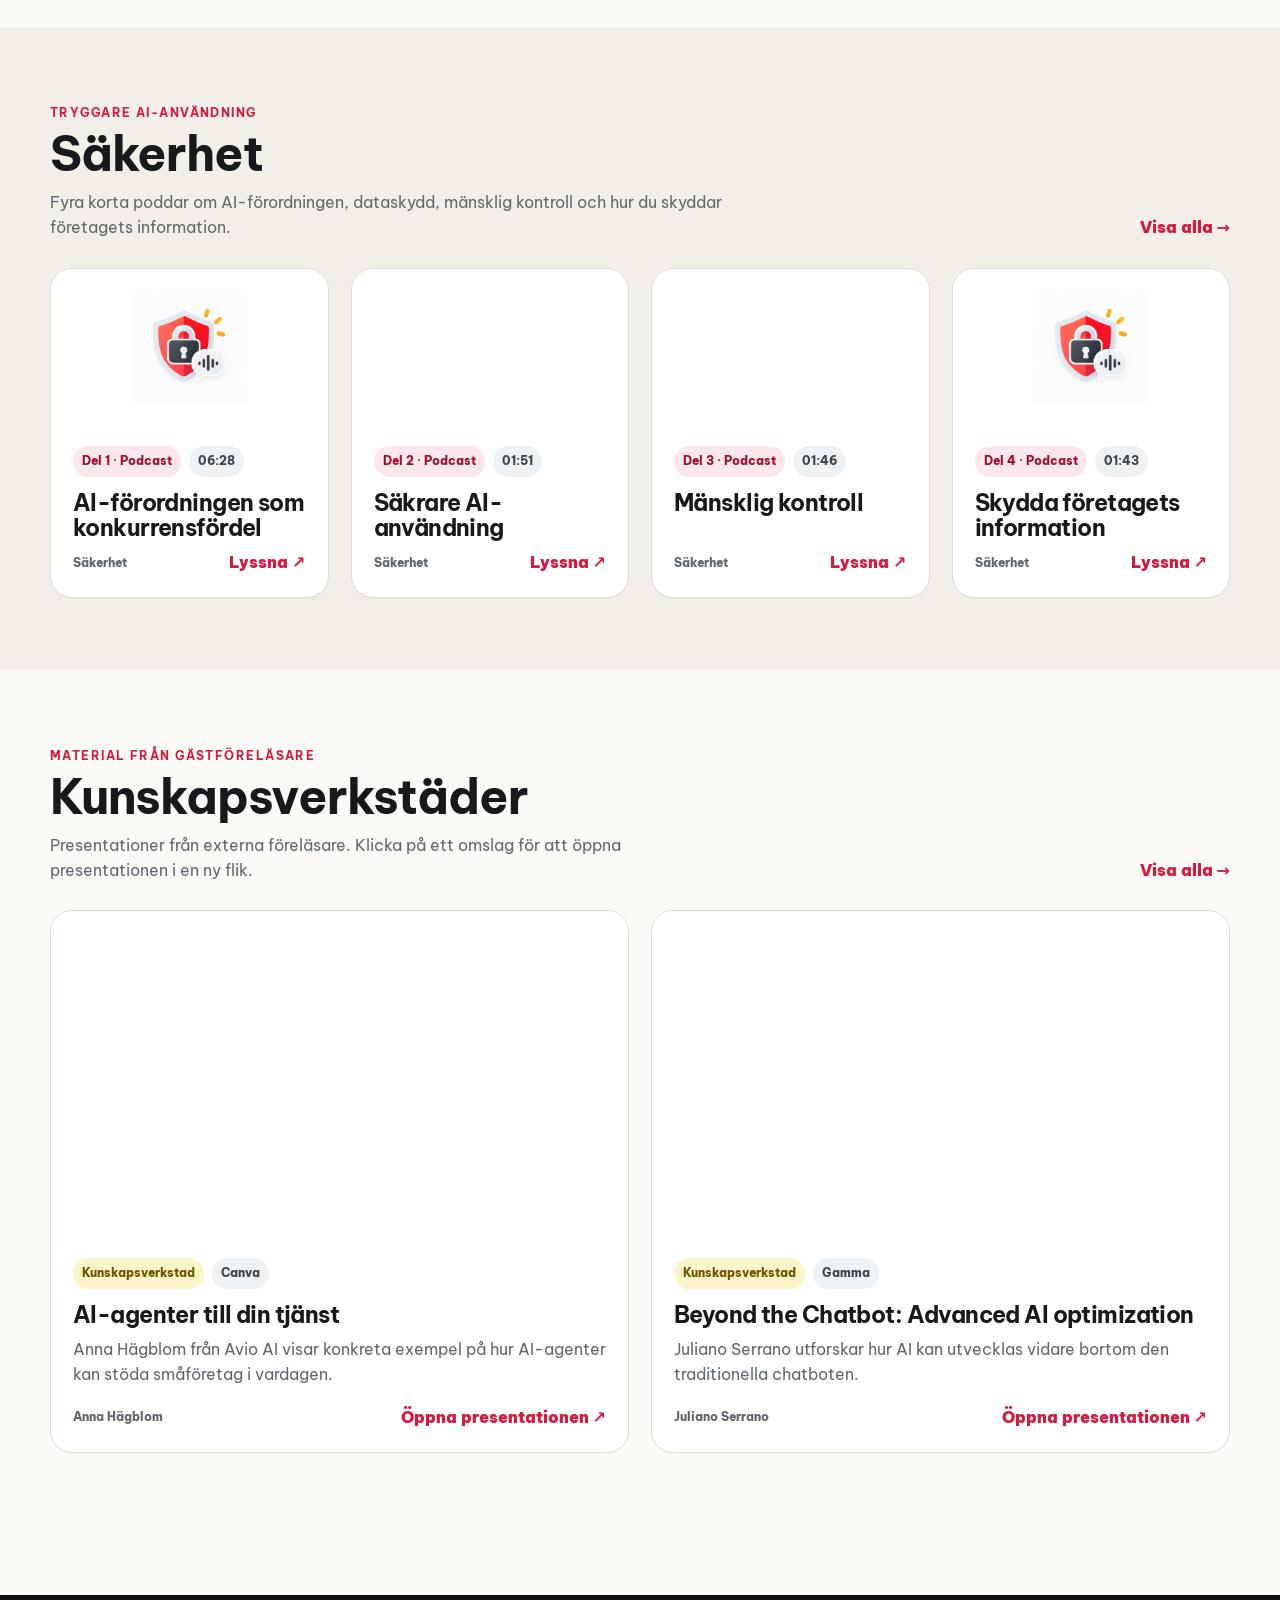
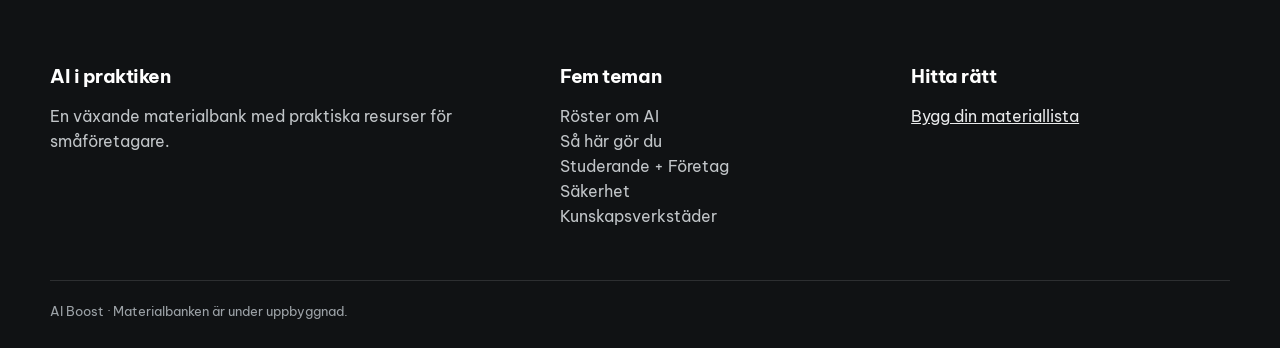
==== commit fc97f34c: "Add files via upload" ====
--- a/index.html
+++ b/index.html
@@ -11,66 +11,6 @@
     .workshop-cover { display:block; overflow:hidden; line-height:0; }
     .workshop-cover img { display:block; width:100%; aspect-ratio:16/9; object-fit:cover; }
     .workshop-cover:focus-visible { outline:3px solid #b91c3b; outline-offset:3px; }
-  .podcast-cover{display:block;overflow:hidden;line-height:0}.podcast-cover:focus-visible{outline:3px solid #b91c3b;outline-offset:3px}.podcast-summary{border-top:1px solid var(--line);margin-top:14px;padding-top:10px}.podcast-summary summary{cursor:pointer;font-weight:700;color:var(--ink)}.summary-language h4{margin:14px 0 5px}.summary-language p{margin:0 0 10px}
-.podcast-grid{grid-template-columns:repeat(4,minmax(0,1fr))}
-@media(max-width:980px){.podcast-grid{grid-template-columns:repeat(2,minmax(0,1fr))}}
-@media(max-width:620px){.podcast-grid{grid-template-columns:1fr}}
-
-    /* Startsidan följer den nya, luftigare riktningen utan att ändra sidornas gemensamma CSS. */
-    .page-index .global-site-header .brand-mark{
-      flex:0 0 46px;width:46px;height:46px;border-radius:50%;
-      margin:0;background:#ffff00;color:#111314;
-      display:grid;place-items:center;font-size:17px;font-weight:700;
-    }
-    .page-index .global-site-header .brand-mark::after{content:"AI"}
-    .page-index .landing-hero{
-      min-height:0;background:#fff;color:#17191a;border:0;overflow:hidden;
-    }
-    .page-index .landing-hero::before,.page-index .landing-hero::after{display:none}
-    .page-index .landing-hero .hero-inner{
-      width:min(1280px,calc(100% - 32px));padding:52px 0 56px;
-    }
-    .page-index .landing-hero .hero-copy{
-      max-width:none;border-left:7px solid #ff1325;
-      padding:6px 0 6px clamp(18px,5vw,64px);
-    }
-    .page-index .landing-hero .eyebrow{
-      display:block;margin:0 0 12px;padding:0;border-radius:0;
-      color:#a31532;background:transparent;
-    }
-    .page-index .landing-hero h1{
-      max-width:900px;margin:0 0 14px;color:#17191a;
-      font-size:clamp(32px,5vw,52px);font-weight:600;
-      line-height:1.08;letter-spacing:-.03em;
-    }
-    .page-index .landing-hero p{
-      max-width:680px;margin:0;color:#525a5c;
-      font-size:clamp(16px,2vw,19px);line-height:1.5;
-    }
-    .page-index .landing-hero .hero-actions{
-      gap:14px 24px;margin-top:24px;
-    }
-    .page-index #foretag-berattar{
-      padding:44px 0 56px;background:#f5f5f2;
-    }
-    .page-index #foretag-berattar .section-header{margin-bottom:22px}
-    .page-index .video-card{border-radius:14px}
-    .page-index .voice-cover{
-      display:block;overflow:hidden;aspect-ratio:16/9;line-height:0;
-    }
-    .page-index .voice-cover img{
-      display:block;width:100%;height:100%;aspect-ratio:16/9;
-      object-fit:cover!important;padding:0!important;
-    }
-    .page-index .video-card .entry-body{padding:18px}
-    .page-index .voice-cover:focus-visible{
-      outline:3px solid #ff1325;outline-offset:-3px;
-    }
-    @media(max-width:760px){
-      .page-index .landing-hero .hero-inner{padding:38px 0 42px}
-      .page-index #foretag-berattar{padding:36px 0 44px}
-    }
-
   </style>
 </head>
 <body class="page-index">
@@ -82,28 +22,24 @@
       <span class="eyebrow">AI Boost · AI i praktiken</span>
       <h1>Små bitar. Rätt innehåll. När du behöver det.</h1>
       <p>Inspiration, korta guider och konkreta exempel för småföretag som vill använda AI i vardagen.</p>
-      <div class="hero-actions"><a class="btn btn-primary" href="hitta.html">Hitta material som passar mig →</a><a class="btn btn-light" href="#foretag-berattar">Bläddra bland innehållet ↓</a></div>
+      <div class="hero-actions"><a class="btn btn-primary" href="hitta.html">Hitta material som passar mig →</a><a class="btn btn-light" href="#foretag-berattar">Jag vill bläddra</a></div>
     </div></div>
   </section>
-  
-<section class="portal-section" id="foretag-berattar" style="box-shadow: inset 0 14px 16px -14px rgba(17, 19, 20, 0.18);"><div class="container"><div class="section-header"><div><span class="eyebrow">Erfarenheter, perspektiv och samtal</span><h2>Röster om AI</h2><p>Korta videor om hur AI används idag, vad som förändras och vart utvecklingen kan vara på väg.</p></div><a class="link" href="foretag-berattar.html">Visa alla →</a></div><div class="grid grid-3">
+  <section class="helper-strip"><div class="container helper-inner"><div><strong>Vet du inte var du ska börja?</strong><p>Svara på några korta frågor. Motorn använder metadata i materialbanken och föreslår sådant som passar ditt behov.</p></div><a class="btn btn-dark" href="hitta.html">Hitta rätt material →</a></div></section>
+
+<section class="portal-section" id="foretag-berattar"><div class="container"><div class="section-header"><div><span class="eyebrow">Erfarenheter, perspektiv och samtal</span><h2>Röster om AI</h2><p>Korta videor om hur AI används idag, vad som förändras och vart utvecklingen kan vara på väg.</p></div><a class="link" href="foretag-berattar.html">Visa alla →</a></div><div class="grid grid-3">
   <article class="entry-card illustration-card video-card"><a class="voice-cover" href="https://video.novia.fi/media/AI+Boost+Concordia/0_kg3w6xwl" target="_blank" rel="noopener noreferrer" aria-label="Öppna videon AI Boost Concordia i en ny flik"><img src="assets/images/voices/ai-boost-concordia.jpg" alt="Stillbild från videon AI Boost Concordia" loading="lazy" decoding="async"></a><div class="entry-body"><div class="meta"><span class="chip red">Perspektiv</span><span class="chip">04:42</span></div><h3>AI Boost Concordia</h3><p>Fredrik Sandelin från Concordia, utvecklingsbolaget för Jakobstadsregionen, delar sina iakttagelser om hur företag har börjat använda AI och hur utvecklingen har förändrats den senaste tiden.</p><div class="card-cta-row"><span class="card-type">Fredrik Sandelin · Concordia</span><a class="card-link" href="https://video.novia.fi/media/AI+Boost+Concordia/0_kg3w6xwl" target="_blank" rel="noopener noreferrer">Se videon ↗</a></div></div></article>
   <article class="entry-card illustration-card video-card"><a class="voice-cover" href="https://video.novia.fi/media/AI+Boost+Rimita+Green/0_vdpmho92" target="_blank" rel="noopener noreferrer" aria-label="Öppna videon AI Boost Rimita Green i en ny flik"><img src="assets/images/voices/ai-boost-rimita-green.jpg" alt="Stillbild från videon AI Boost Rimita Green" loading="lazy" decoding="async"></a><div class="entry-body"><div class="meta"><span class="chip red">Företag berättar</span><span class="chip">07:21</span></div><h3>AI Boost Rimita Green</h3><p>Minna Uusitalo, grundare och vd för Rimita Green, berättar om sina erfarenheter av AI och hur tekniken används och kan ge stöd i företagets vardag.</p><div class="card-cta-row"><span class="card-type">Minna Uusitalo · Rimita Green</span><a class="card-link" href="https://video.novia.fi/media/AI+Boost+Rimita+Green/0_vdpmho92" target="_blank" rel="noopener noreferrer">Se videon ↗</a></div></div></article>
   <article class="entry-card illustration-card video-card"><a class="voice-cover" href="https://video.novia.fi/media/Vart+a%CC%88r+AI+pa%CC%8A+va%CC%88g/0_exvmksa3" target="_blank" rel="noopener noreferrer" aria-label="Öppna videon Vart är AI på väg? i en ny flik"><img src="assets/images/voices/vart-ar-ai-pa-vag.jpg" alt="Stillbild från videon Vart är AI på väg?" loading="lazy" decoding="async"></a><div class="entry-body"><div class="meta"><span class="chip red">Samtal</span><span class="chip">05:16</span></div><h3>Vart är AI på väg?</h3><p>Mari Lintula, projektledare för AI Boost Jakobstadsregionen, och Fredrik Sandelin från Concordia, utvecklingsbolaget för Jakobstadsregionen, samtalar om vad som händer inom AI just nu och vart utvecklingen kan vara på väg.</p><div class="card-cta-row"><span class="card-type">Mari Lintula + Fredrik Sandelin</span><a class="card-link" href="https://video.novia.fi/media/Vart+a%CC%88r+AI+pa%CC%8A+va%CC%88g/0_exvmksa3" target="_blank" rel="noopener noreferrer">Se videon ↗</a></div></div></article>
-</div></div></section><section class="portal-section soft" id="sa-har-gor-du"><div class="container"><div class="section-header"><div><span class="eyebrow">Välj en uppgift</span><h2>Praktiska guider</h2><p>Korta, fristående guider om AI-agenter, bilder och video. Börja där ditt behov finns.</p></div><a class="link" href="sa-har-gor-du.html">Alla guider →</a></div><div class="grid grid-4"><article class="entry-card illustration-card"><img src="assets/images/illustrations/ai-color-palette-wand.png" alt=""><div class="entry-body"><div class="meta"><span class="chip red">Cirka 5 min</span><span class="chip ">Visuellt</span></div><h3>Hitta färger som passar ihop</h3><p>Låt AI hjälpa dig ta fram en enkel färgpalett för webb, sociala medier eller annat material.</p><div class="card-cta-row"><span class="card-type">Guide</span><a class="card-link" href="skapa-video/02-hitta-farger-med-ai.html">Öppna →</a></div></div></article><article class="entry-card illustration-card"><img src="assets/images/illustrations/friendly-ai-chatbot-settings.png" alt=""><div class="entry-body"><div class="meta"><span class="chip red">Cirka 4 min</span><span class="chip ">AI-agent</span></div><h3>Vad är en AI-agent?</h3><p>Förstå skillnaden mellan en vanlig AI-chatt och en återanvändbar AI-assistent.</p><div class="card-cta-row"><span class="card-type">Guide</span><a class="card-link" href="01-vad-ar-en-ai-agent.html">Öppna →</a></div></div></article><article class="entry-card illustration-card"><img src="assets/images/illustrations/consistent-ai-image-series.png" alt=""><div class="entry-body"><div class="meta"><span class="chip red">Cirka 5 min</span><span class="chip ">AI-bilder</span></div><h3>Skapa bilder som hör ihop</h3><p>Använd samma visuella recept och en referensbild för en mer sammanhållen bildserie.</p><div class="card-cta-row"><span class="card-type">Guide</span><a class="card-link" href="skapa-video/04-skapa-bilder-som-hor-ihop.html">Öppna →</a></div></div></article><article class="entry-card illustration-card"><img src="assets/images/illustrations/ai-video-editing-magic.png" alt=""><div class="entry-body"><div class="meta"><span class="chip red">Praktisk guide</span><span class="chip ">Google Vids</span></div><h3>Skapa en enkel video i Google Vids</h3><p>Sätt ihop färdiga bilder med kort text, övergångar och musik.</p><div class="card-cta-row"><span class="card-type">Guide</span><a class="card-link" href="google-vids-snabbstart-smaforetagare.html">Öppna →</a></div></div></article></div></div></section><section class="portal-section" id="studerande-foretag"><div class="container"><div class="section-header"><div><span class="eyebrow">Inspiration från verkliga företagsbehov</span><h2>Företagscase</h2><p>Anonymiserade case från verkliga samarbeten mellan studerande och företag. Se problemen, idéerna och arbetsgångarna – och få inspiration till vad AI kan hjälpa till med i ditt eget företag.</p></div><a class="link" href="foretagscase/index.html">Visa alla case →</a></div><div class="grid grid-3">
-<article class="entry-card illustration-card"><img src="assets/images/illustrations/creative-document-editing.png" alt=""><div class="entry-body"><div class="meta"><span class="chip yellow">Återanvändning</span><span class="chip">3 min</span></div><h3>Kunskapen fanns redan – men i fel format</h3><p>Ett företag ville ge äldre utbildningsmaterial nytt liv med nya format, språk och användningsområden.</p><div class="card-cta-row"><span class="card-type">Studerandecase</span><a class="card-link" href="foretagscase/01-atervinn-befintligt-material.html">Läs caset →</a></div></div></article>
-<article class="entry-card illustration-card"><img src="assets/images/illustrations/numbered-checklist-cursor.png" alt=""><div class="entry-body"><div class="meta"><span class="chip yellow">Dokumentkontroll</span><span class="chip">3 min</span></div><h3>Tre dokument. En avvikelse. Vem hittar den?</h3><p>Studerande testade hur AI kan jämföra dokument och sortera fram det som en människa behöver kontrollera.</p><div class="card-cta-row"><span class="card-type">Studerandecase</span><a class="card-link" href="foretagscase/02-jamfor-dokument.html">Läs caset →</a></div></div></article>
-<article class="entry-card illustration-card"><img src="assets/images/illustrations/business-idea-lightbulb.png" alt=""><div class="entry-body"><div class="meta"><span class="chip yellow">Data &amp; Excel</span><span class="chip">3 min</span></div><h3>Jag har Excel-filen. Men vad berättar den egentligen?</h3><p>AI användes för att förstå återkommande data, upptäcka kvalitetsproblem och hitta bättre frågor att ställa.</p><div class="card-cta-row"><span class="card-type">Studerandecase</span><a class="card-link" href="foretagscase/03-forsta-exceldata.html">Läs caset →</a></div></div></article>
-<article class="entry-card illustration-card"><img src="assets/images/illustrations/ai-gem-chat.png" alt=""><div class="entry-body"><div class="meta"><span class="chip yellow">Text &amp; tonalitet</span><span class="chip">3 min</span></div><h3>Snabbt skrivet – men låter det som vi?</h3><p>Tidigare godkända texter blev stöd för att skapa nya AI-utkast som bättre låter som företaget.</p><div class="card-cta-row"><span class="card-type">Studerandecase</span><a class="card-link" href="foretagscase/04-skriv-i-foretagets-rost.html">Läs caset →</a></div></div></article>
-</div></div></section><section class="portal-section soft" id="sakerhet"><div class="container"><div class="section-header"><div><span class="eyebrow">Tryggare AI-användning</span><h2>Säkerhet</h2><p>Fyra poddavsnitt om AI-förordningen, dataskydd, mänsklig kontroll och hur företaget skyddar sin information.</p></div><a class="link" href="sakerhet.html">Alla avsnitt →</a></div><div class="grid podcast-grid">
-<article class="entry-card illustration-card podcast-card"><a class="podcast-cover" href="https://video.novia.fi/media/Del+1+G%C3%B6r+AI-f%C3%B6rordningen+till+din+nya+konkurrensf%C3%B6rdel/0_0viuikf0" target="_blank" rel="noopener noreferrer" aria-label="Öppna poddavsnitt 1 i en ny flik"><img src="assets/images/illustrations/ai-content-planning-clipboard.png" alt="Illustration för poddavsnittet om EU:s AI-förordning" loading="lazy" decoding="async"></a><div class="entry-body"><div class="meta"><span class="chip red">Podcast</span><span class="chip">Del 1 · 06:28</span></div><h3>Gör AI-förordningen till din nya konkurrensfördel</h3><div class="card-cta-row"><span class="card-type">Säkerhet</span><a class="card-link" href="https://video.novia.fi/media/Del+1+G%C3%B6r+AI-f%C3%B6rordningen+till+din+nya+konkurrensf%C3%B6rdel/0_0viuikf0" target="_blank" rel="noopener noreferrer">Lyssna ↗</a></div></div></article>
-<article class="entry-card illustration-card podcast-card"><a class="podcast-cover" href="https://video.novia.fi/media/Del+2+S%C3%A4kra+f%C3%B6retagets+AI-anv%C3%A4ndning+dos+n+donts/0_l7pray80" target="_blank" rel="noopener noreferrer" aria-label="Öppna poddavsnitt 2 i en ny flik"><img src="assets/images/illustrations/numbered-checklist-cursor.png" alt="Illustration för poddavsnittet om säkra arbetssätt med AI" loading="lazy" decoding="async"></a><div class="entry-body"><div class="meta"><span class="chip red">Podcast</span><span class="chip">Del 2 · 01:51</span></div><h3>Säkra företagets AI-användning: dos and don’ts</h3><div class="card-cta-row"><span class="card-type">Säkerhet</span><a class="card-link" href="https://video.novia.fi/media/Del+2+S%C3%A4kra+f%C3%B6retagets+AI-anv%C3%A4ndning+dos+n+donts/0_l7pray80" target="_blank" rel="noopener noreferrer">Lyssna ↗</a></div></div></article>
-<article class="entry-card illustration-card podcast-card"><a class="podcast-cover" href="https://video.novia.fi/media/del+3+undvik+on%C3%B6diga+misstag+i+ai-anv%C3%A4ndningen+med+m%C3%A4nsklig+kontroll/0_vuhvkl0r/858207" target="_blank" rel="noopener noreferrer" aria-label="Öppna poddavsnitt 3 i en ny flik"><img src="assets/images/illustrations/friendly-ai-automation-checklist.png" alt="Illustration för poddavsnittet om mänsklig kontroll av AI" loading="lazy" decoding="async"></a><div class="entry-body"><div class="meta"><span class="chip red">Podcast</span><span class="chip">Del 3 · 01:46</span></div><h3>Undvik onödiga misstag i AI-användningen med mänsklig kontroll</h3><div class="card-cta-row"><span class="card-type">Säkerhet</span><a class="card-link" href="https://video.novia.fi/media/del+3+undvik+on%C3%B6diga+misstag+i+ai-anv%C3%A4ndningen+med+m%C3%A4nsklig+kontroll/0_vuhvkl0r/858207" target="_blank" rel="noopener noreferrer">Lyssna ↗</a></div></div></article>
-<article class="entry-card illustration-card podcast-card"><a class="podcast-cover" href="https://video.novia.fi/media/del+4+t%C3%A4nk+f%C3%B6re+du+delar+%E2%80%93+s%C3%A5+skyddar+du+f%C3%B6retagets+information+i+ai-eran/0_142wi3vn/858207" target="_blank" rel="noopener noreferrer" aria-label="Öppna poddavsnitt 4 i en ny flik"><img src="assets/images/illustrations/secure-voice-chat-shield.png" alt="Illustration för poddavsnittet om att skydda företagets information" loading="lazy" decoding="async"></a><div class="entry-body"><div class="meta"><span class="chip red">Podcast</span><span class="chip">Del 4 · 01:43</span></div><h3>Tänk före du delar – så skyddar du företagets information i AI-eran</h3><div class="card-cta-row"><span class="card-type">Säkerhet</span><a class="card-link" href="https://video.novia.fi/media/del+4+t%C3%A4nk+f%C3%B6re+du+delar+%E2%80%93+s%C3%A5+skyddar+du+f%C3%B6retagets+information+i+ai-eran/0_142wi3vn/858207" target="_blank" rel="noopener noreferrer">Lyssna ↗</a></div></div></article>
+</div></div></section><section class="portal-section soft" id="sa-har-gor-du"><div class="container"><div class="section-header"><div><span class="eyebrow">Praktiska guider</span><h2>Så här gör du</h2><p>Korta guider som går direkt på en uppgift. Välj den du behöver just nu – du behöver inte följa någon kursordning.</p></div><a class="link" href="sa-har-gor-du.html">Alla guider →</a></div><div class="grid grid-4"><article class="entry-card illustration-card"><img src="assets/images/illustrations/ai-color-palette-wand.png" alt=""><div class="entry-body"><div class="meta"><span class="chip red">Cirka 5 min</span><span class="chip ">Visuellt</span></div><h3>Hitta färger som passar ihop</h3><p>Låt AI hjälpa dig ta fram en enkel färgpalett för webb, sociala medier eller annat material.</p><div class="card-cta-row"><span class="card-type">Guide</span><a class="card-link" href="skapa-video/02-hitta-farger-med-ai.html">Öppna →</a></div></div></article><article class="entry-card illustration-card"><img src="assets/images/illustrations/friendly-ai-chatbot-settings.png" alt=""><div class="entry-body"><div class="meta"><span class="chip red">Cirka 4 min</span><span class="chip ">AI-agent</span></div><h3>Vad är en AI-agent?</h3><p>Förstå skillnaden mellan en vanlig AI-chatt och en återanvändbar AI-assistent.</p><div class="card-cta-row"><span class="card-type">Guide</span><a class="card-link" href="01-vad-ar-en-ai-agent.html">Öppna →</a></div></div></article><article class="entry-card illustration-card"><img src="assets/images/illustrations/consistent-ai-image-series.png" alt=""><div class="entry-body"><div class="meta"><span class="chip red">Cirka 5 min</span><span class="chip ">AI-bilder</span></div><h3>Skapa bilder som hör ihop</h3><p>Använd samma visuella recept och en referensbild för en mer sammanhållen bildserie.</p><div class="card-cta-row"><span class="card-type">Guide</span><a class="card-link" href="skapa-video/04-skapa-bilder-som-hor-ihop.html">Öppna →</a></div></div></article><article class="entry-card illustration-card"><img src="assets/images/illustrations/ai-video-editing-magic.png" alt=""><div class="entry-body"><div class="meta"><span class="chip red">Praktisk guide</span><span class="chip ">Google Vids</span></div><h3>Skapa en enkel video</h3><p>Sätt ihop färdiga bilder med kort text, övergångar och musik.</p><div class="card-cta-row"><span class="card-type">Guide</span><a class="card-link" href="google-vids-snabbstart-smaforetagare.html">Öppna →</a></div></div></article></div></div></section><section class="portal-section" id="studerande-foretag"><div class="container"><div class="section-header"><div><span class="eyebrow">Inspiration från AI Boost</span><h2>Studerande + Företag</h2><p>Studerande arbetade med riktiga företagsbehov. Här är korta, anonymiserade case med fokus på vad andra småföretag kan ta med sig.</p></div><a class="link" href="foretagscase/index.html">Visa alla case →</a></div><div class="grid grid-4"><article class="entry-card illustration-card"><img src="assets/images/illustrations/creative-document-editing.png" alt=""><div class="entry-body"><div class="meta"><span class="chip yellow">Företagscase</span><span class="chip ">3–5 min</span></div><h3>Återanvänd material du redan har</h3><p>Från befintligt material till nya versioner, språk eller format.</p><div class="card-cta-row"><span class="card-type">Case</span><a class="card-link" href="foretagscase/01-atervinn-befintligt-material.html">Öppna →</a></div></div></article><article class="entry-card illustration-card"><img src="assets/images/illustrations/numbered-checklist-cursor.png" alt=""><div class="entry-body"><div class="meta"><span class="chip yellow">Företagscase</span><span class="chip ">3–5 min</span></div><h3>Jämför dokument med AI</h3><p>Låt AI hjälpa dig hitta skillnader och sådant som behöver kontrolleras.</p><div class="card-cta-row"><span class="card-type">Case</span><a class="card-link" href="foretagscase/02-jamfor-dokument.html">Öppna →</a></div></div></article><article class="entry-card illustration-card"><img src="assets/images/illustrations/business-idea-lightbulb.png" alt=""><div class="entry-body"><div class="meta"><span class="chip yellow">Företagscase</span><span class="chip ">3–5 min</span></div><h3>Förstå vad Excel-filen berättar</h3><p>Använd AI som stöd när du vill hitta mönster och frågor i din data.</p><div class="card-cta-row"><span class="card-type">Case</span><a class="card-link" href="foretagscase/03-forsta-exceldata.html">Öppna →</a></div></div></article><article class="entry-card illustration-card"><img src="assets/images/illustrations/ai-gem-chat.png" alt=""><div class="entry-body"><div class="meta"><span class="chip yellow">Företagscase</span><span class="chip ">3–5 min</span></div><h3>Skriv i företagets egen röst</h3><p>Använd tidigare texter som stöd för att skapa nya utkast med rätt ton.</p><div class="card-cta-row"><span class="card-type">Case</span><a class="card-link" href="foretagscase/04-skriv-i-foretagets-rost.html">Öppna →</a></div></div></article></div></div></section><section class="portal-section soft" id="sakerhet"><div class="container"><div class="section-header"><div><span class="eyebrow">Tryggare AI-användning</span><h2>Säkerhet</h2><p>Fyra korta poddar om AI-förordningen, dataskydd, mänsklig kontroll och hur du skyddar företagets information.</p></div><a class="link" href="sakerhet.html">Visa alla →</a></div><div class="grid grid-4">
+  <article class="entry-card illustration-card video-card"><a class="voice-cover" href="https://video.novia.fi/media/Del+1+G%C3%B6r+AI-f%C3%B6rordningen+till+din+nya+konkurrensf%C3%B6rdel/0_0viuikf0" target="_blank" rel="noopener noreferrer" aria-label="Öppna podden om AI-förordningen i en ny flik"><img src="assets/images/illustrations/secure-voice-chat-shield.png" alt="" loading="lazy" decoding="async"></a><div class="entry-body"><div class="meta"><span class="chip red">Del 1 · Podcast</span><span class="chip">06:28</span></div><h3>AI-förordningen som konkurrensfördel</h3><div class="card-cta-row"><span class="card-type">Säkerhet</span><a class="card-link" href="https://video.novia.fi/media/Del+1+G%C3%B6r+AI-f%C3%B6rordningen+till+din+nya+konkurrensf%C3%B6rdel/0_0viuikf0" target="_blank" rel="noopener noreferrer">Lyssna ↗</a></div></div></article>
+  <article class="entry-card illustration-card video-card"><a class="voice-cover" href="https://video.novia.fi/media/Del+2+S%C3%A4kra+f%C3%B6retagets+AI-anv%C3%A4ndning+dos+n+donts/0_l7pray80" target="_blank" rel="noopener noreferrer" aria-label="Öppna podden om säkrare AI-användning i en ny flik"><img src="assets/images/illustrations/friendly-ai-checklist.png" alt="" loading="lazy" decoding="async"></a><div class="entry-body"><div class="meta"><span class="chip red">Del 2 · Podcast</span><span class="chip">01:51</span></div><h3>Säkrare AI-användning</h3><div class="card-cta-row"><span class="card-type">Säkerhet</span><a class="card-link" href="https://video.novia.fi/media/Del+2+S%C3%A4kra+f%C3%B6retagets+AI-anv%C3%A4ndning+dos+n+donts/0_l7pray80" target="_blank" rel="noopener noreferrer">Lyssna ↗</a></div></div></article>
+  <article class="entry-card illustration-card video-card"><a class="voice-cover" href="https://video.novia.fi/media/del+3+undvik+on%C3%B6diga+misstag+i+ai-anv%C3%A4ndningen+med+m%C3%A4nsklig+kontroll/0_vuhvkl0r/858207" target="_blank" rel="noopener noreferrer" aria-label="Öppna podden om mänsklig kontroll i en ny flik"><img src="assets/images/illustrations/friendly-ai-automation-checklist.png" alt="" loading="lazy" decoding="async"></a><div class="entry-body"><div class="meta"><span class="chip red">Del 3 · Podcast</span><span class="chip">01:46</span></div><h3>Mänsklig kontroll</h3><div class="card-cta-row"><span class="card-type">Säkerhet</span><a class="card-link" href="https://video.novia.fi/media/del+3+undvik+on%C3%B6diga+misstag+i+ai-anv%C3%A4ndningen+med+m%C3%A4nsklig+kontroll/0_vuhvkl0r/858207" target="_blank" rel="noopener noreferrer">Lyssna ↗</a></div></div></article>
+  <article class="entry-card illustration-card video-card"><a class="voice-cover" href="https://video.novia.fi/media/del+4+t%C3%A4nk+f%C3%B6re+du+delar+%E2%80%93+s%C3%A5+skyddar+du+f%C3%B6retagets+information+i+ai-eran/0_142wi3vn/858207" target="_blank" rel="noopener noreferrer" aria-label="Öppna podden om hur du skyddar företagets information i en ny flik"><img src="assets/images/illustrations/secure-voice-chat-shield.png" alt="" loading="lazy" decoding="async"></a><div class="entry-body"><div class="meta"><span class="chip red">Del 4 · Podcast</span><span class="chip">01:43</span></div><h3>Skydda företagets information</h3><div class="card-cta-row"><span class="card-type">Säkerhet</span><a class="card-link" href="https://video.novia.fi/media/del+4+t%C3%A4nk+f%C3%B6re+du+delar+%E2%80%93+s%C3%A5+skyddar+du+f%C3%B6retagets+information+i+ai-eran/0_142wi3vn/858207" target="_blank" rel="noopener noreferrer">Lyssna ↗</a></div></div></article>
 </div></div></section><section class="portal-section" id="kunskapsverkstader"><div class="container"><div class="section-header"><div><span class="eyebrow">Material från gästföreläsare</span><h2>Kunskapsverkstäder</h2><p>Presentationer från externa föreläsare. Klicka på ett omslag för att öppna presentationen i en ny flik.</p></div><a class="link" href="kunskapsverkstader.html">Visa alla →</a></div><div class="grid grid-2">
-  <article class="entry-card illustration-card workshop-card"><a class="workshop-cover" href="https://www.canva.com/design/DAG4Tw3Ht5U/Wo9PWU7QAGArMmmlsU_dNQ/view?utm_content=DAG4Tw3Ht5U&amp;utm_campaign=designshare&amp;utm_medium=link2&amp;utm_source=uniquelinks&amp;utlId=h24df236371#9" target="_blank" rel="noopener noreferrer" aria-label="Öppna Anna Häggbloms Canva-presentation i en ny flik"><img src="assets/images/workshops/anna-haggblom-ai-agenter.jpg" alt="Omslaget till presentationen AI-agenter till din tjänst från AVEO AI" loading="lazy" decoding="async"></a><div class="entry-body"><div class="meta"><span class="chip yellow">Kunskapsverkstad</span><span class="chip">Canva</span></div><h3>AI-agenter till din tjänst</h3><p>Anna Häggblom från AVEO AI visar konkreta exempel på hur AI-agenter kan stöda småföretag i vardagen.</p><div class="card-cta-row"><span class="card-type">Anna Häggblom</span><a class="card-link" href="https://www.canva.com/design/DAG4Tw3Ht5U/Wo9PWU7QAGArMmmlsU_dNQ/view?utm_content=DAG4Tw3Ht5U&amp;utm_campaign=designshare&amp;utm_medium=link2&amp;utm_source=uniquelinks&amp;utlId=h24df236371#9" target="_blank" rel="noopener noreferrer">Öppna presentationen ↗</a></div></div></article>
-  <article class="entry-card illustration-card workshop-card"><a class="workshop-cover" href="https://gamma.app/docs/Beyond-the-Chatbot-Advanced-AI-optimization-m4lkj3m9h8tm0np?mode=doc" target="_blank" rel="noopener noreferrer" aria-label="Öppna Julio Serranos Gamma-presentation i en ny flik"><img src="assets/images/workshops/julio-serrano-beyond-the-chatbot.jpg" alt="Omslaget till Beyond the Chatbot: Advanced AI optimization" loading="lazy" decoding="async"></a><div class="entry-body"><div class="meta"><span class="chip yellow">Kunskapsverkstad</span><span class="chip">Gamma</span></div><h3>Beyond the Chatbot: Advanced AI optimization</h3><p>Julio Serrano utforskar hur AI kan utvecklas vidare bortom den traditionella chatboten.</p><div class="card-cta-row"><span class="card-type">Julio Serrano</span><a class="card-link" href="https://gamma.app/docs/Beyond-the-Chatbot-Advanced-AI-optimization-m4lkj3m9h8tm0np?mode=doc" target="_blank" rel="noopener noreferrer">Öppna presentationen ↗</a></div></div></article>
+  <article class="entry-card illustration-card workshop-card"><a class="workshop-cover" href="https://www.canva.com/design/DAG4Tw3Ht5U/Wo9PWU7QAGArMmmlsU_dNQ/view?utm_content=DAG4Tw3Ht5U&amp;utm_campaign=designshare&amp;utm_medium=link2&amp;utm_source=uniquelinks&amp;utlId=h24df236371#9" target="_blank" rel="noopener noreferrer" aria-label="Öppna Anna Hägbloms Canva-presentation i en ny flik"><img src="assets/images/workshops/anna-haggblom-ai-agenter.jpg" alt="Omslaget till presentationen AI-agenter till din tjänst från Avio AI" loading="lazy" decoding="async"></a><div class="entry-body"><div class="meta"><span class="chip yellow">Kunskapsverkstad</span><span class="chip">Canva</span></div><h3>AI-agenter till din tjänst</h3><p>Anna Hägblom från Avio AI visar konkreta exempel på hur AI-agenter kan stöda småföretag i vardagen.</p><div class="card-cta-row"><span class="card-type">Anna Hägblom</span><a class="card-link" href="https://www.canva.com/design/DAG4Tw3Ht5U/Wo9PWU7QAGArMmmlsU_dNQ/view?utm_content=DAG4Tw3Ht5U&amp;utm_campaign=designshare&amp;utm_medium=link2&amp;utm_source=uniquelinks&amp;utlId=h24df236371#9" target="_blank" rel="noopener noreferrer">Öppna presentationen ↗</a></div></div></article>
+  <article class="entry-card illustration-card workshop-card"><a class="workshop-cover" href="https://gamma.app/docs/Beyond-the-Chatbot-Advanced-AI-optimization-m4lkj3m9h8tm0np?mode=doc" target="_blank" rel="noopener noreferrer" aria-label="Öppna Juliano Serranos Gamma-presentation i en ny flik"><img src="assets/images/workshops/julio-serrano-beyond-the-chatbot.jpg" alt="Omslaget till Beyond the Chatbot: Advanced AI optimization" loading="lazy" decoding="async"></a><div class="entry-body"><div class="meta"><span class="chip yellow">Kunskapsverkstad</span><span class="chip">Gamma</span></div><h3>Beyond the Chatbot: Advanced AI optimization</h3><p>Juliano Serrano utforskar hur AI kan utvecklas vidare bortom den traditionella chatboten.</p><div class="card-cta-row"><span class="card-type">Juliano Serrano</span><a class="card-link" href="https://gamma.app/docs/Beyond-the-Chatbot-Advanced-AI-optimization-m4lkj3m9h8tm0np?mode=doc" target="_blank" rel="noopener noreferrer">Öppna presentationen ↗</a></div></div></article>
 </div></div></section>
 </main>
-<footer class="site-footer"><div class="container"><div class="footer-grid"><div><h3>AI i praktiken</h3><p>En växande materialbank med praktiska resurser för småföretagare.</p></div><div><h3>Fem teman</h3><p>Röster om AI<br>Praktiska guider<br>Företagscase<br>Säkerhet<br>Kunskapsverkstäder</p></div><div><h3>Hitta rätt</h3><p><a href="hitta.html">Bygg din materiallista</a></p></div></div><div class="footer-note">AI Boost · Materialbanken är under uppbyggnad.</div></div></footer>
-</body></html>+<footer class="site-footer"><div class="container"><div class="footer-grid"><div><h3>AI i praktiken</h3><p>En växande materialbank med praktiska resurser för småföretagare.</p></div><div><h3>Fem teman</h3><p>Röster om AI<br>Så här gör du<br>Studerande + Företag<br>Säkerhet<br>Kunskapsverkstäder</p></div><div><h3>Hitta rätt</h3><p><a href="hitta.html">Bygg din materiallista</a></p></div></div><div class="footer-note">AI Boost · Materialbanken är under uppbyggnad.</div></div></footer>
+</body></html>
--- a/assets/css/shared.css
+++ b/assets/css/shared.css
@@ -733,6 +733,17 @@
   box-shadow:0 1px 0 rgba(0,0,0,.025);
 }
 
+/* Keep företagscase takeaways dark and readable.
+   The generic pilot card rule above gives these cards a white background,
+   while their text is intentionally light. Restore the intended contrast. */
+.page-case .case-takeaway{
+  background:var(--ink);
+  color:#fff;
+  border-left:7px solid var(--red)!important;
+}
+.page-case .case-takeaway strong{color:#fff}
+.page-case .case-takeaway p{color:#e6e9e9}
+
 .page-index .resource-list{gap:16px}
 .page-index .resource-item{padding:22px 24px;transition:.18s ease}
 .page-index .resource-item:hover{box-shadow:var(--shadow);transform:translateY(-2px)}
@@ -873,3 +884,227 @@
   .global-site-header .main-nav{display:none}
   .global-site-header .mobile-menu{display:block}
 }
+
+
+/* =========================================================
+   UNIFIED MATERIALBANK SHELL · October 2026
+   Startsidan is the visual reference for every Materialbank page:
+   black navigation, yellow AI mark, white hero, red guide line,
+   subtle shadow and a light-grey content field below.
+   Scoped to pages that run shared.js so unrelated course material
+   elsewhere in this repository is not restyled.
+   ========================================================= */
+
+/* Global header: use the same yellow AI mark as the landing page. */
+.materialbank-shell .global-site-header{
+  background:#101214;
+  color:#fff;
+  border-bottom:1px solid rgba(255,255,255,.09);
+}
+.materialbank-shell .global-site-header .brand-mark{
+  flex:0 0 46px;
+  width:46px;
+  height:46px;
+  margin:0;
+  border-radius:50%;
+  background:#ffff00;
+  color:#111314;
+  display:grid;
+  place-items:center;
+  font-size:17px;
+  font-weight:700;
+}
+.materialbank-shell .global-site-header .brand-mark::after{content:"AI"}
+
+/* Overview-page heroes: match the white landing-page hero. */
+.materialbank-shell .theme-hero{
+  background:#fff;
+  color:#17191a;
+  padding:52px 0 56px;
+  overflow:visible;
+  box-shadow:0 14px 18px -14px rgba(17,19,20,.18);
+  position:relative;
+  z-index:2;
+}
+.materialbank-shell .theme-hero::after{display:none}
+.materialbank-shell .theme-hero .container{
+  width:min(1280px,calc(100% - 32px));
+  border-left:7px solid #ff1325;
+  padding:6px 0 6px clamp(18px,5vw,64px);
+}
+.materialbank-shell .theme-hero h1{
+  max-width:900px;
+  margin:8px 0 14px;
+  color:#17191a;
+  font-size:clamp(32px,5vw,52px);
+  font-weight:600;
+  line-height:1.08;
+  letter-spacing:-.03em;
+}
+.materialbank-shell .theme-hero p{
+  max-width:780px;
+  color:#525a5c;
+  font-size:clamp(16px,2vw,19px);
+  line-height:1.5;
+}
+.materialbank-shell .theme-hero .eyebrow{
+  display:block;
+  width:max-content;
+  margin:0 0 12px;
+  padding:0;
+  border-radius:0;
+  color:#a31532;
+  background:transparent;
+}
+
+/* Individual guide/case heroes use the same white visual language.
+   Existing grids are retained so useful quick-info cards are not lost. */
+.materialbank-shell:not(.page-index) > .hero,
+.materialbank-shell.page-agent-intro > .hero,
+.materialbank-shell.page-agent-instructions > .hero,
+.materialbank-shell.page-copilot > .hero,
+.materialbank-shell.page-vids > .hero,
+.materialbank-shell.page-cases > .hero,
+.materialbank-shell.page-case > .hero,
+.materialbank-shell.page-video-series > .hero,
+.materialbank-shell.page-video-guide > .hero,
+.materialbank-shell.page-manuscript > .hero{
+  background:#fff;
+  color:#17191a;
+  border-bottom:0;
+  overflow:visible;
+  box-shadow:0 14px 18px -14px rgba(17,19,20,.18);
+  position:relative;
+  z-index:2;
+}
+.materialbank-shell:not(.page-index) > .hero::after{display:none}
+.materialbank-shell:not(.page-index) > .hero .hero-inner{
+  width:min(1280px,calc(100% - 32px));
+  max-width:none;
+  margin:auto;
+  padding:52px 0 56px clamp(18px,5vw,64px);
+  border-left:7px solid #ff1325;
+}
+.materialbank-shell:not(.page-index) > .hero h1{
+  max-width:900px;
+  margin-top:0;
+  color:#17191a;
+  font-size:clamp(32px,5vw,52px);
+  font-weight:600;
+  line-height:1.08;
+  letter-spacing:-.03em;
+}
+.materialbank-shell:not(.page-index) > .hero .lead{
+  color:#525a5c;
+  font-size:clamp(16px,2vw,19px);
+  line-height:1.5;
+}
+.materialbank-shell:not(.page-index) > .hero .eyebrow{
+  display:block;
+  width:max-content;
+  margin:0 0 12px;
+  padding:0;
+  border-radius:0;
+  color:#a31532;
+  background:transparent;
+}
+.materialbank-shell:not(.page-index) > .hero .hero-card,
+.materialbank-shell:not(.page-index) > .hero .goal-box,
+.materialbank-shell:not(.page-index) > .hero .quick-card{
+  background:#f5f5f2!important;
+  color:#17191a!important;
+  border:1px solid #dedbd3!important;
+  padding:22px!important;
+  box-shadow:none!important;
+}
+.materialbank-shell:not(.page-index) > .hero .hero-card strong,
+.materialbank-shell:not(.page-index) > .hero .goal-box strong,
+.materialbank-shell:not(.page-index) > .hero .quick-card strong{
+  color:#17191a!important;
+}
+.materialbank-shell:not(.page-index) > .hero .hero-card span,
+.materialbank-shell:not(.page-index) > .hero .goal-box span,
+.materialbank-shell:not(.page-index) > .hero .quick-card span{
+  color:#525a5c!important;
+}
+
+/* The filter/search page has its own hero class, but follows the same shell. */
+.materialbank-shell .engine-hero{
+  background:#fff;
+  color:#17191a;
+  padding:52px 0 56px;
+  overflow:visible;
+  box-shadow:0 14px 18px -14px rgba(17,19,20,.18);
+  position:relative;
+  z-index:2;
+}
+.materialbank-shell .engine-hero::after{display:none}
+.materialbank-shell .engine-hero .container{
+  width:min(1280px,calc(100% - 32px));
+  border-left:7px solid #ff1325;
+  padding:6px 0 6px clamp(18px,5vw,64px);
+}
+.materialbank-shell .engine-hero h1{
+  max-width:900px;
+  margin:0 0 14px;
+  color:#17191a;
+  font-size:clamp(32px,5vw,52px);
+  font-weight:600;
+  line-height:1.08;
+  letter-spacing:-.03em;
+}
+.materialbank-shell .engine-hero p{
+  max-width:780px;
+  color:#525a5c;
+  font-size:clamp(16px,2vw,19px);
+  line-height:1.5;
+}
+.materialbank-shell .engine-hero .pilot-badge{
+  display:block;
+  width:max-content;
+  margin:0 0 12px;
+  padding:0;
+  border-radius:0;
+  background:transparent;
+  color:#a31532;
+  text-transform:uppercase;
+  letter-spacing:.12em;
+  font-size:12px;
+}
+
+/* Everything after the white hero sits on the same soft grey as the
+   first content section on the landing page. */
+.materialbank-shell:not(.page-index) main,
+.materialbank-shell:not(.page-index) .theme-main{
+  background:#f5f5f2;
+}
+
+/* Keep the back button readable on the new white hero. */
+.materialbank-shell .theme-hero .section-back .btn.btn-light{
+  background:#fff;
+  color:#17191a;
+  border:1px solid #dedbd3;
+}
+.materialbank-shell .theme-hero .section-back .btn.btn-light:hover,
+.materialbank-shell .theme-hero .section-back .btn.btn-light:focus{
+  background:#fff;
+  color:var(--red);
+  border-color:var(--red);
+}
+
+@media(max-width:680px){
+  .materialbank-shell .theme-hero .container,
+  .materialbank-shell:not(.page-index) > .hero .hero-inner,
+  .materialbank-shell .engine-hero .container{
+    width:min(100% - 26px,1280px);
+    padding-left:18px;
+  }
+  .materialbank-shell .theme-hero,
+  .materialbank-shell .engine-hero{
+    padding:38px 0 42px;
+  }
+  .materialbank-shell:not(.page-index) > .hero .hero-inner{
+    padding-top:38px;
+    padding-bottom:42px;
+  }
+}
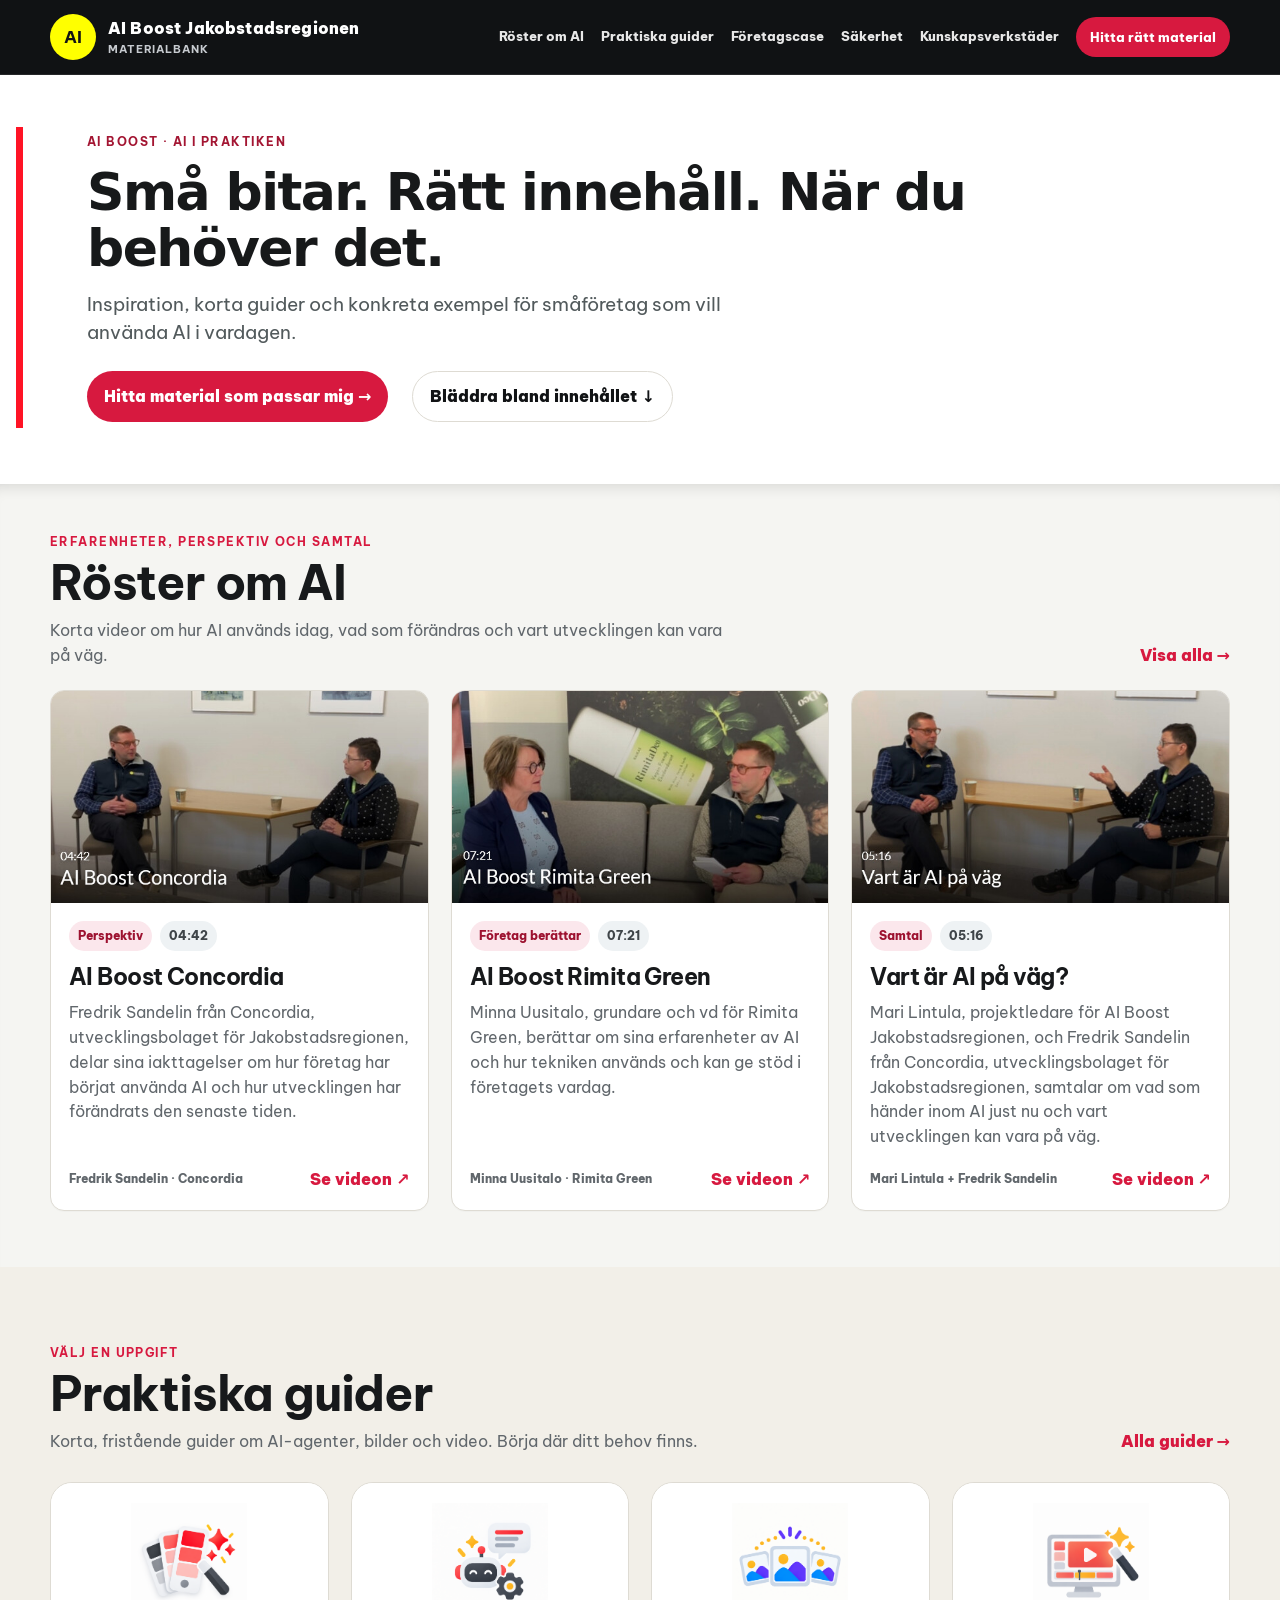
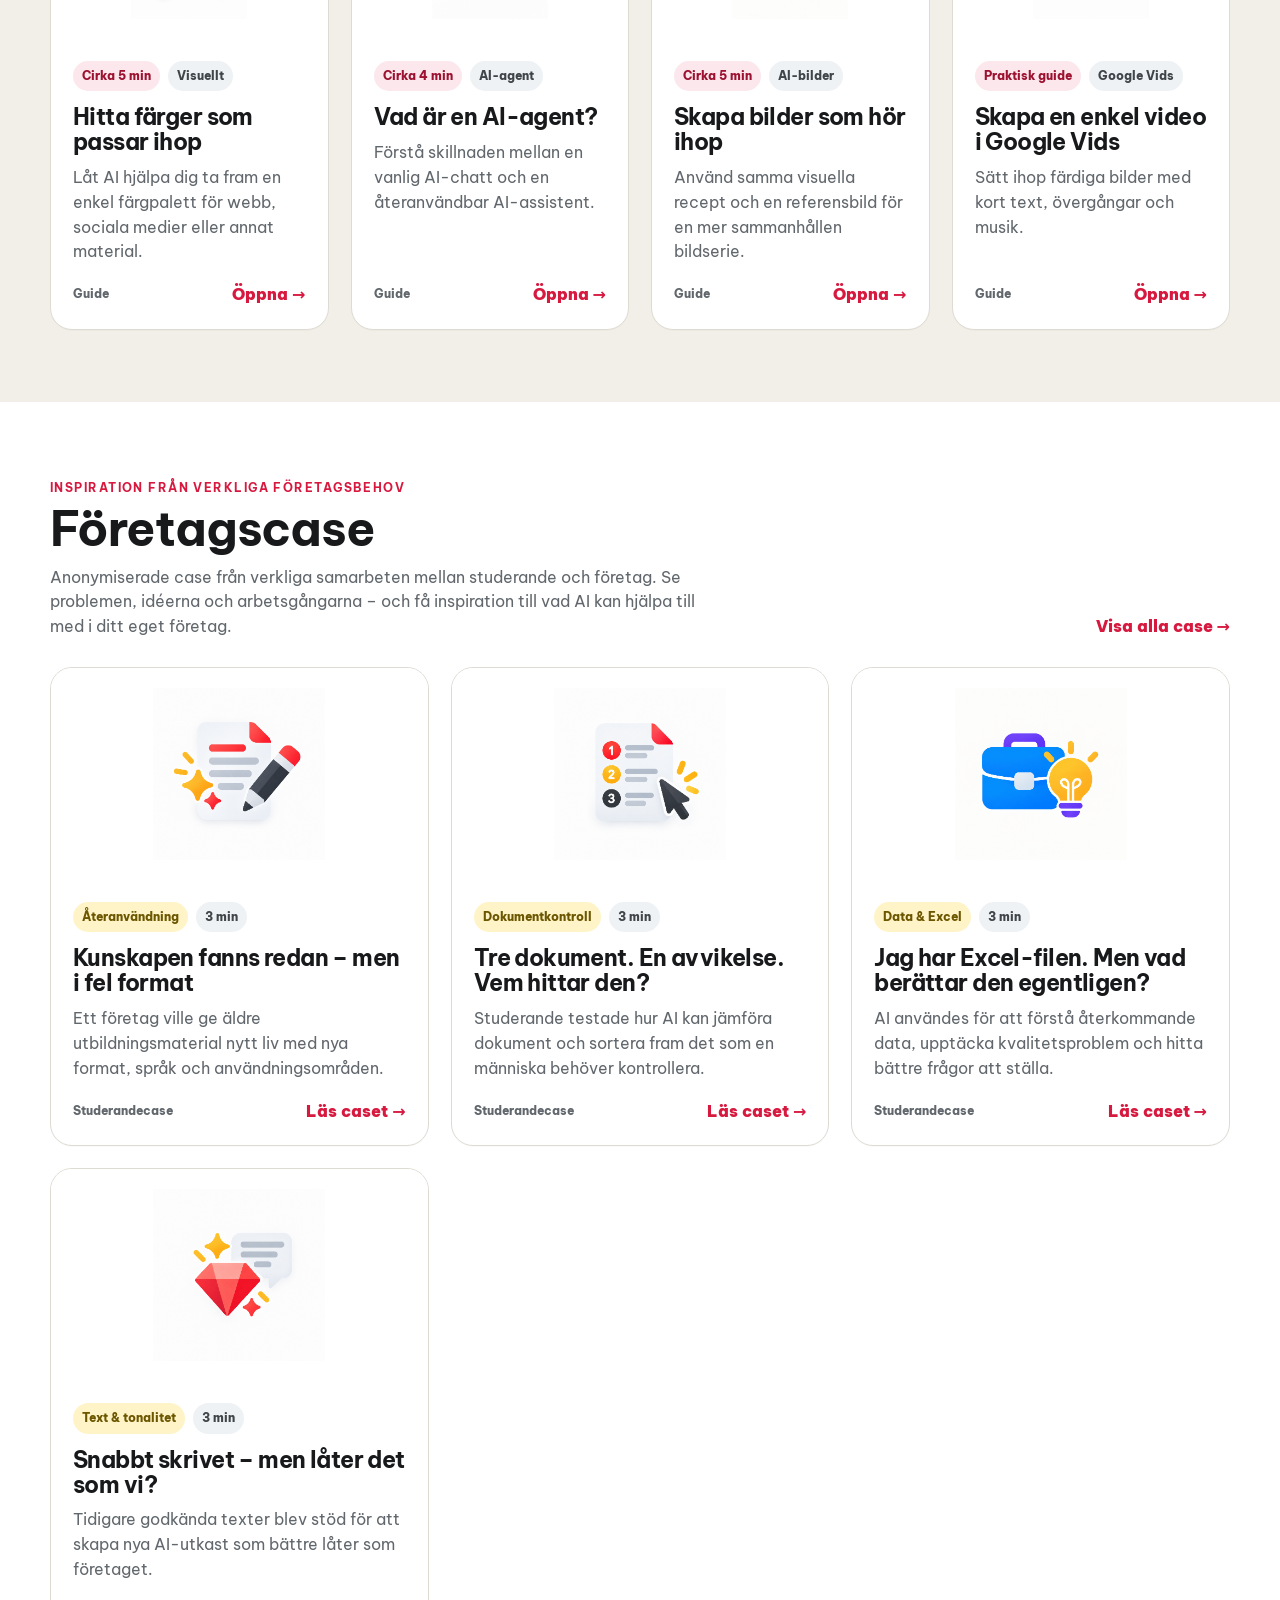
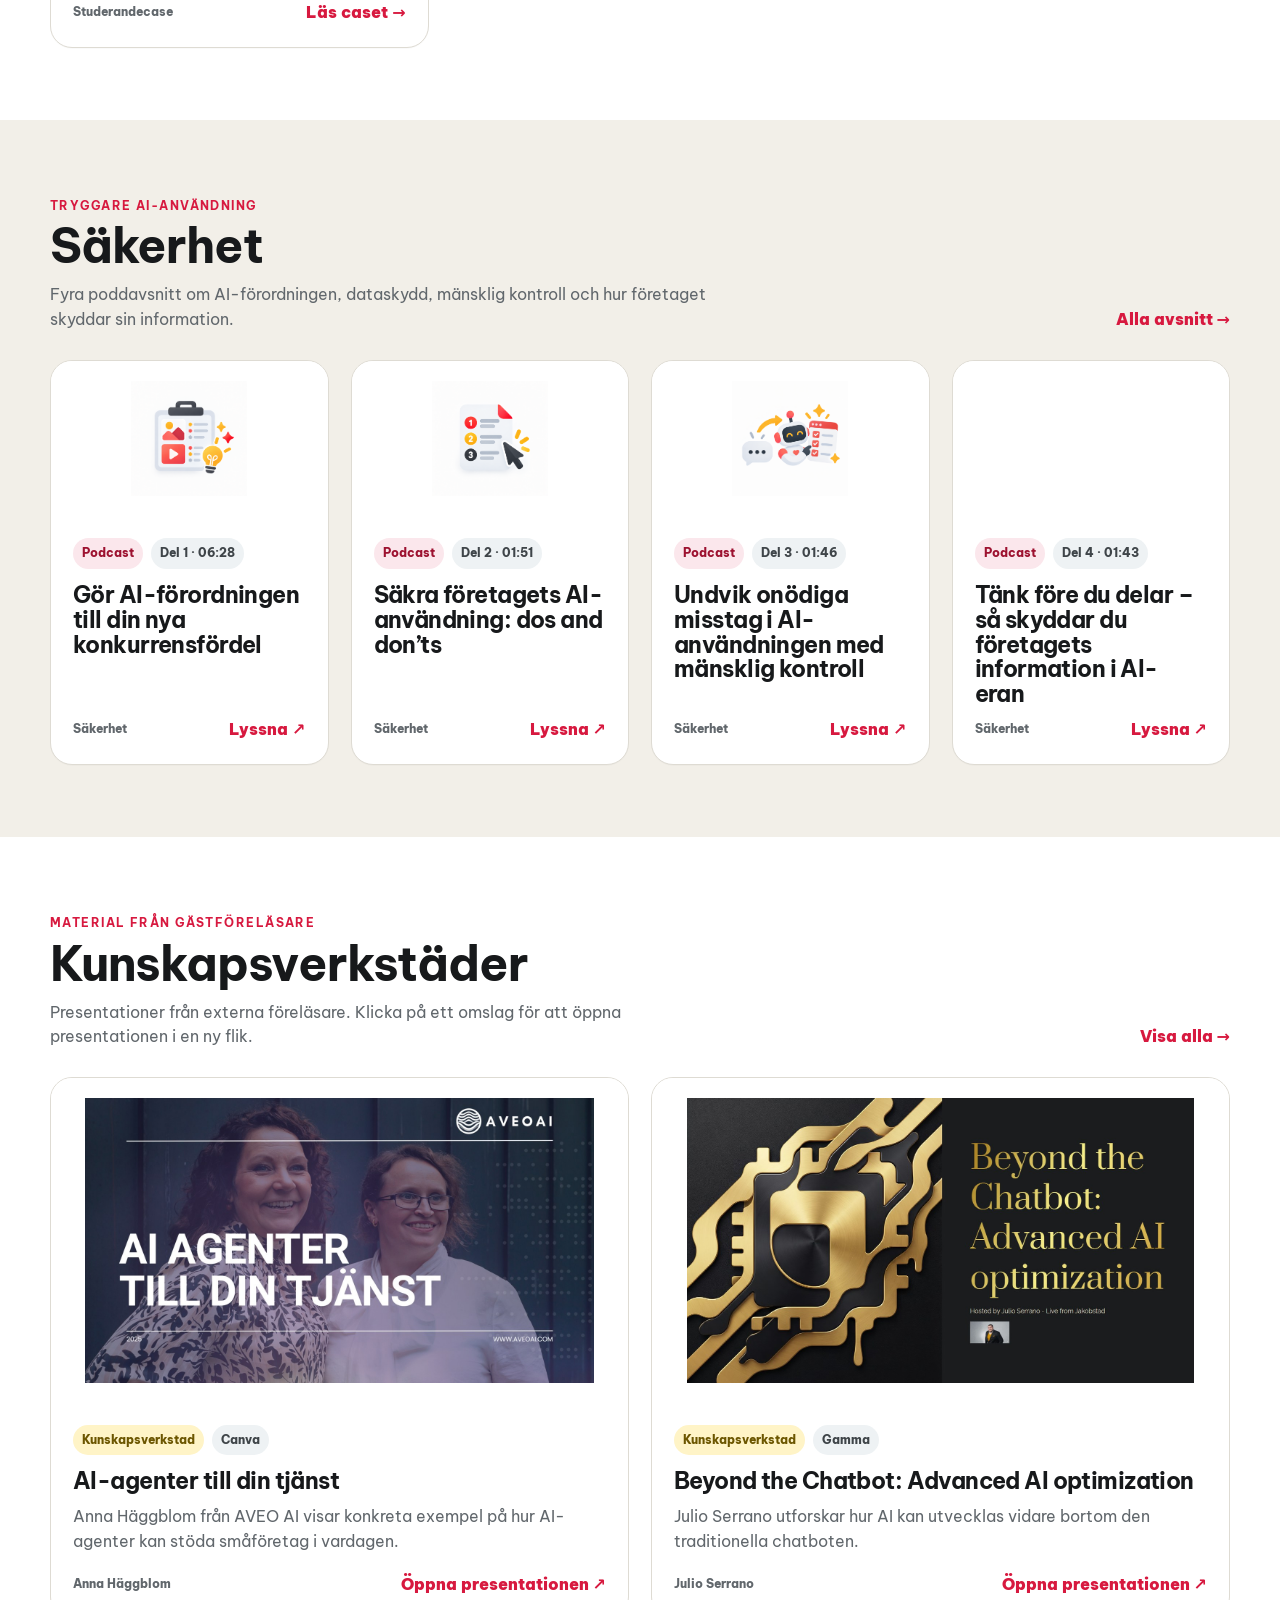
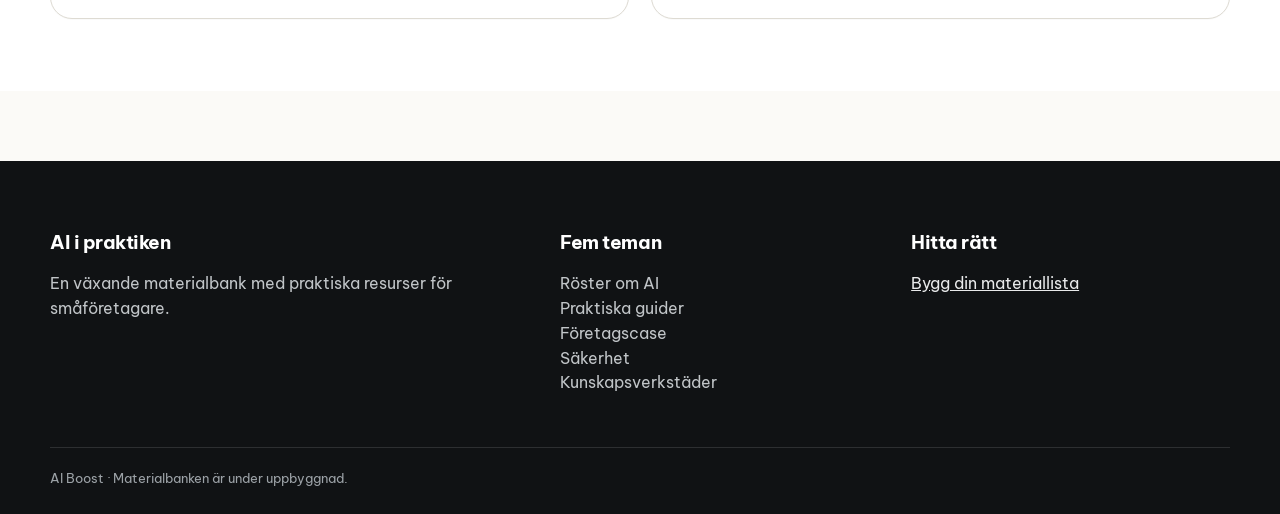
==== commit fb966fe4: "Update index.html" ====
--- a/index.html
+++ b/index.html
@@ -11,6 +11,66 @@
     .workshop-cover { display:block; overflow:hidden; line-height:0; }
     .workshop-cover img { display:block; width:100%; aspect-ratio:16/9; object-fit:cover; }
     .workshop-cover:focus-visible { outline:3px solid #b91c3b; outline-offset:3px; }
+  .podcast-cover{display:block;overflow:hidden;line-height:0}.podcast-cover:focus-visible{outline:3px solid #b91c3b;outline-offset:3px}.podcast-summary{border-top:1px solid var(--line);margin-top:14px;padding-top:10px}.podcast-summary summary{cursor:pointer;font-weight:700;color:var(--ink)}.summary-language h4{margin:14px 0 5px}.summary-language p{margin:0 0 10px}
+.podcast-grid{grid-template-columns:repeat(4,minmax(0,1fr))}
+@media(max-width:980px){.podcast-grid{grid-template-columns:repeat(2,minmax(0,1fr))}}
+@media(max-width:620px){.podcast-grid{grid-template-columns:1fr}}
+
+    /* Startsidan följer den nya, luftigare riktningen utan att ändra sidornas gemensamma CSS. */
+    .page-index .global-site-header .brand-mark{
+      flex:0 0 46px;width:46px;height:46px;border-radius:50%;
+      margin:0;background:#ffff00;color:#111314;
+      display:grid;place-items:center;font-size:17px;font-weight:700;
+    }
+    .page-index .global-site-header .brand-mark::after{content:"AI"}
+    .page-index .landing-hero{
+      min-height:0;background:#fff;color:#17191a;border:0;overflow:hidden;
+    }
+    .page-index .landing-hero::before,.page-index .landing-hero::after{display:none}
+    .page-index .landing-hero .hero-inner{
+      width:min(1280px,calc(100% - 32px));padding:52px 0 56px;
+    }
+    .page-index .landing-hero .hero-copy{
+      max-width:none;border-left:7px solid #ff1325;
+      padding:6px 0 6px clamp(18px,5vw,64px);
+    }
+    .page-index .landing-hero .eyebrow{
+      display:block;margin:0 0 12px;padding:0;border-radius:0;
+      color:#a31532;background:transparent;
+    }
+    .page-index .landing-hero h1{
+      max-width:900px;margin:0 0 14px;color:#17191a;
+      font-size:clamp(32px,5vw,52px);font-weight:600;
+      line-height:1.08;letter-spacing:-.03em;
+    }
+    .page-index .landing-hero p{
+      max-width:680px;margin:0;color:#525a5c;
+      font-size:clamp(16px,2vw,19px);line-height:1.5;
+    }
+    .page-index .landing-hero .hero-actions{
+      gap:14px 24px;margin-top:24px;
+    }
+    .page-index #foretag-berattar{
+      padding:44px 0 56px;background:#f5f5f2;
+    }
+    .page-index #foretag-berattar .section-header{margin-bottom:22px}
+    .page-index .video-card{border-radius:14px}
+    .page-index .voice-cover{
+      display:block;overflow:hidden;aspect-ratio:16/9;line-height:0;
+    }
+    .page-index .voice-cover img{
+      display:block;width:100%;height:100%;aspect-ratio:16/9;
+      object-fit:cover!important;padding:0!important;
+    }
+    .page-index .video-card .entry-body{padding:18px}
+    .page-index .voice-cover:focus-visible{
+      outline:3px solid #ff1325;outline-offset:-3px;
+    }
+    @media(max-width:760px){
+      .page-index .landing-hero .hero-inner{padding:38px 0 42px}
+      .page-index #foretag-berattar{padding:36px 0 44px}
+    }
+
   </style>
 </head>
 <body class="page-index">
@@ -22,24 +82,28 @@
       <span class="eyebrow">AI Boost · AI i praktiken</span>
       <h1>Små bitar. Rätt innehåll. När du behöver det.</h1>
       <p>Inspiration, korta guider och konkreta exempel för småföretag som vill använda AI i vardagen.</p>
-      <div class="hero-actions"><a class="btn btn-primary" href="hitta.html">Hitta material som passar mig →</a><a class="btn btn-light" href="#foretag-berattar">Jag vill bläddra</a></div>
+      <div class="hero-actions"><a class="btn btn-primary" href="hitta.html">Hitta material som passar mig →</a><a class="btn btn-light" href="#foretag-berattar">Bläddra bland innehållet ↓</a></div>
     </div></div>
   </section>
-  <section class="helper-strip"><div class="container helper-inner"><div><strong>Vet du inte var du ska börja?</strong><p>Svara på några korta frågor. Motorn använder metadata i materialbanken och föreslår sådant som passar ditt behov.</p></div><a class="btn btn-dark" href="hitta.html">Hitta rätt material →</a></div></section>
-
-<section class="portal-section" id="foretag-berattar"><div class="container"><div class="section-header"><div><span class="eyebrow">Erfarenheter, perspektiv och samtal</span><h2>Röster om AI</h2><p>Korta videor om hur AI används idag, vad som förändras och vart utvecklingen kan vara på väg.</p></div><a class="link" href="foretag-berattar.html">Visa alla →</a></div><div class="grid grid-3">
+  
+<section class="portal-section" id="foretag-berattar" style="box-shadow: inset 0 14px 16px -14px rgba(17, 19, 20, 0.18);"><div class="container"><div class="section-header"><div><span class="eyebrow">Erfarenheter, perspektiv och samtal</span><h2>Röster om AI</h2><p>Korta videor om hur AI används idag, vad som förändras och vart utvecklingen kan vara på väg.</p></div><a class="link" href="foretag-berattar.html">Visa alla →</a></div><div class="grid grid-3">
   <article class="entry-card illustration-card video-card"><a class="voice-cover" href="https://video.novia.fi/media/AI+Boost+Concordia/0_kg3w6xwl" target="_blank" rel="noopener noreferrer" aria-label="Öppna videon AI Boost Concordia i en ny flik"><img src="assets/images/voices/ai-boost-concordia.jpg" alt="Stillbild från videon AI Boost Concordia" loading="lazy" decoding="async"></a><div class="entry-body"><div class="meta"><span class="chip red">Perspektiv</span><span class="chip">04:42</span></div><h3>AI Boost Concordia</h3><p>Fredrik Sandelin från Concordia, utvecklingsbolaget för Jakobstadsregionen, delar sina iakttagelser om hur företag har börjat använda AI och hur utvecklingen har förändrats den senaste tiden.</p><div class="card-cta-row"><span class="card-type">Fredrik Sandelin · Concordia</span><a class="card-link" href="https://video.novia.fi/media/AI+Boost+Concordia/0_kg3w6xwl" target="_blank" rel="noopener noreferrer">Se videon ↗</a></div></div></article>
   <article class="entry-card illustration-card video-card"><a class="voice-cover" href="https://video.novia.fi/media/AI+Boost+Rimita+Green/0_vdpmho92" target="_blank" rel="noopener noreferrer" aria-label="Öppna videon AI Boost Rimita Green i en ny flik"><img src="assets/images/voices/ai-boost-rimita-green.jpg" alt="Stillbild från videon AI Boost Rimita Green" loading="lazy" decoding="async"></a><div class="entry-body"><div class="meta"><span class="chip red">Företag berättar</span><span class="chip">07:21</span></div><h3>AI Boost Rimita Green</h3><p>Minna Uusitalo, grundare och vd för Rimita Green, berättar om sina erfarenheter av AI och hur tekniken används och kan ge stöd i företagets vardag.</p><div class="card-cta-row"><span class="card-type">Minna Uusitalo · Rimita Green</span><a class="card-link" href="https://video.novia.fi/media/AI+Boost+Rimita+Green/0_vdpmho92" target="_blank" rel="noopener noreferrer">Se videon ↗</a></div></div></article>
   <article class="entry-card illustration-card video-card"><a class="voice-cover" href="https://video.novia.fi/media/Vart+a%CC%88r+AI+pa%CC%8A+va%CC%88g/0_exvmksa3" target="_blank" rel="noopener noreferrer" aria-label="Öppna videon Vart är AI på väg? i en ny flik"><img src="assets/images/voices/vart-ar-ai-pa-vag.jpg" alt="Stillbild från videon Vart är AI på väg?" loading="lazy" decoding="async"></a><div class="entry-body"><div class="meta"><span class="chip red">Samtal</span><span class="chip">05:16</span></div><h3>Vart är AI på väg?</h3><p>Mari Lintula, projektledare för AI Boost Jakobstadsregionen, och Fredrik Sandelin från Concordia, utvecklingsbolaget för Jakobstadsregionen, samtalar om vad som händer inom AI just nu och vart utvecklingen kan vara på väg.</p><div class="card-cta-row"><span class="card-type">Mari Lintula + Fredrik Sandelin</span><a class="card-link" href="https://video.novia.fi/media/Vart+a%CC%88r+AI+pa%CC%8A+va%CC%88g/0_exvmksa3" target="_blank" rel="noopener noreferrer">Se videon ↗</a></div></div></article>
-</div></div></section><section class="portal-section soft" id="sa-har-gor-du"><div class="container"><div class="section-header"><div><span class="eyebrow">Praktiska guider</span><h2>Så här gör du</h2><p>Korta guider som går direkt på en uppgift. Välj den du behöver just nu – du behöver inte följa någon kursordning.</p></div><a class="link" href="sa-har-gor-du.html">Alla guider →</a></div><div class="grid grid-4"><article class="entry-card illustration-card"><img src="assets/images/illustrations/ai-color-palette-wand.png" alt=""><div class="entry-body"><div class="meta"><span class="chip red">Cirka 5 min</span><span class="chip ">Visuellt</span></div><h3>Hitta färger som passar ihop</h3><p>Låt AI hjälpa dig ta fram en enkel färgpalett för webb, sociala medier eller annat material.</p><div class="card-cta-row"><span class="card-type">Guide</span><a class="card-link" href="skapa-video/02-hitta-farger-med-ai.html">Öppna →</a></div></div></article><article class="entry-card illustration-card"><img src="assets/images/illustrations/friendly-ai-chatbot-settings.png" alt=""><div class="entry-body"><div class="meta"><span class="chip red">Cirka 4 min</span><span class="chip ">AI-agent</span></div><h3>Vad är en AI-agent?</h3><p>Förstå skillnaden mellan en vanlig AI-chatt och en återanvändbar AI-assistent.</p><div class="card-cta-row"><span class="card-type">Guide</span><a class="card-link" href="01-vad-ar-en-ai-agent.html">Öppna →</a></div></div></article><article class="entry-card illustration-card"><img src="assets/images/illustrations/consistent-ai-image-series.png" alt=""><div class="entry-body"><div class="meta"><span class="chip red">Cirka 5 min</span><span class="chip ">AI-bilder</span></div><h3>Skapa bilder som hör ihop</h3><p>Använd samma visuella recept och en referensbild för en mer sammanhållen bildserie.</p><div class="card-cta-row"><span class="card-type">Guide</span><a class="card-link" href="skapa-video/04-skapa-bilder-som-hor-ihop.html">Öppna →</a></div></div></article><article class="entry-card illustration-card"><img src="assets/images/illustrations/ai-video-editing-magic.png" alt=""><div class="entry-body"><div class="meta"><span class="chip red">Praktisk guide</span><span class="chip ">Google Vids</span></div><h3>Skapa en enkel video</h3><p>Sätt ihop färdiga bilder med kort text, övergångar och musik.</p><div class="card-cta-row"><span class="card-type">Guide</span><a class="card-link" href="google-vids-snabbstart-smaforetagare.html">Öppna →</a></div></div></article></div></div></section><section class="portal-section" id="studerande-foretag"><div class="container"><div class="section-header"><div><span class="eyebrow">Inspiration från AI Boost</span><h2>Studerande + Företag</h2><p>Studerande arbetade med riktiga företagsbehov. Här är korta, anonymiserade case med fokus på vad andra småföretag kan ta med sig.</p></div><a class="link" href="foretagscase/index.html">Visa alla case →</a></div><div class="grid grid-4"><article class="entry-card illustration-card"><img src="assets/images/illustrations/creative-document-editing.png" alt=""><div class="entry-body"><div class="meta"><span class="chip yellow">Företagscase</span><span class="chip ">3–5 min</span></div><h3>Återanvänd material du redan har</h3><p>Från befintligt material till nya versioner, språk eller format.</p><div class="card-cta-row"><span class="card-type">Case</span><a class="card-link" href="foretagscase/01-atervinn-befintligt-material.html">Öppna →</a></div></div></article><article class="entry-card illustration-card"><img src="assets/images/illustrations/numbered-checklist-cursor.png" alt=""><div class="entry-body"><div class="meta"><span class="chip yellow">Företagscase</span><span class="chip ">3–5 min</span></div><h3>Jämför dokument med AI</h3><p>Låt AI hjälpa dig hitta skillnader och sådant som behöver kontrolleras.</p><div class="card-cta-row"><span class="card-type">Case</span><a class="card-link" href="foretagscase/02-jamfor-dokument.html">Öppna →</a></div></div></article><article class="entry-card illustration-card"><img src="assets/images/illustrations/business-idea-lightbulb.png" alt=""><div class="entry-body"><div class="meta"><span class="chip yellow">Företagscase</span><span class="chip ">3–5 min</span></div><h3>Förstå vad Excel-filen berättar</h3><p>Använd AI som stöd när du vill hitta mönster och frågor i din data.</p><div class="card-cta-row"><span class="card-type">Case</span><a class="card-link" href="foretagscase/03-forsta-exceldata.html">Öppna →</a></div></div></article><article class="entry-card illustration-card"><img src="assets/images/illustrations/ai-gem-chat.png" alt=""><div class="entry-body"><div class="meta"><span class="chip yellow">Företagscase</span><span class="chip ">3–5 min</span></div><h3>Skriv i företagets egen röst</h3><p>Använd tidigare texter som stöd för att skapa nya utkast med rätt ton.</p><div class="card-cta-row"><span class="card-type">Case</span><a class="card-link" href="foretagscase/04-skriv-i-foretagets-rost.html">Öppna →</a></div></div></article></div></div></section><section class="portal-section soft" id="sakerhet"><div class="container"><div class="section-header"><div><span class="eyebrow">Tryggare AI-användning</span><h2>Säkerhet</h2><p>Fyra korta poddar om AI-förordningen, dataskydd, mänsklig kontroll och hur du skyddar företagets information.</p></div><a class="link" href="sakerhet.html">Visa alla →</a></div><div class="grid grid-4">
-  <article class="entry-card illustration-card video-card"><a class="voice-cover" href="https://video.novia.fi/media/Del+1+G%C3%B6r+AI-f%C3%B6rordningen+till+din+nya+konkurrensf%C3%B6rdel/0_0viuikf0" target="_blank" rel="noopener noreferrer" aria-label="Öppna podden om AI-förordningen i en ny flik"><img src="assets/images/illustrations/secure-voice-chat-shield.png" alt="" loading="lazy" decoding="async"></a><div class="entry-body"><div class="meta"><span class="chip red">Del 1 · Podcast</span><span class="chip">06:28</span></div><h3>AI-förordningen som konkurrensfördel</h3><div class="card-cta-row"><span class="card-type">Säkerhet</span><a class="card-link" href="https://video.novia.fi/media/Del+1+G%C3%B6r+AI-f%C3%B6rordningen+till+din+nya+konkurrensf%C3%B6rdel/0_0viuikf0" target="_blank" rel="noopener noreferrer">Lyssna ↗</a></div></div></article>
-  <article class="entry-card illustration-card video-card"><a class="voice-cover" href="https://video.novia.fi/media/Del+2+S%C3%A4kra+f%C3%B6retagets+AI-anv%C3%A4ndning+dos+n+donts/0_l7pray80" target="_blank" rel="noopener noreferrer" aria-label="Öppna podden om säkrare AI-användning i en ny flik"><img src="assets/images/illustrations/friendly-ai-checklist.png" alt="" loading="lazy" decoding="async"></a><div class="entry-body"><div class="meta"><span class="chip red">Del 2 · Podcast</span><span class="chip">01:51</span></div><h3>Säkrare AI-användning</h3><div class="card-cta-row"><span class="card-type">Säkerhet</span><a class="card-link" href="https://video.novia.fi/media/Del+2+S%C3%A4kra+f%C3%B6retagets+AI-anv%C3%A4ndning+dos+n+donts/0_l7pray80" target="_blank" rel="noopener noreferrer">Lyssna ↗</a></div></div></article>
-  <article class="entry-card illustration-card video-card"><a class="voice-cover" href="https://video.novia.fi/media/del+3+undvik+on%C3%B6diga+misstag+i+ai-anv%C3%A4ndningen+med+m%C3%A4nsklig+kontroll/0_vuhvkl0r/858207" target="_blank" rel="noopener noreferrer" aria-label="Öppna podden om mänsklig kontroll i en ny flik"><img src="assets/images/illustrations/friendly-ai-automation-checklist.png" alt="" loading="lazy" decoding="async"></a><div class="entry-body"><div class="meta"><span class="chip red">Del 3 · Podcast</span><span class="chip">01:46</span></div><h3>Mänsklig kontroll</h3><div class="card-cta-row"><span class="card-type">Säkerhet</span><a class="card-link" href="https://video.novia.fi/media/del+3+undvik+on%C3%B6diga+misstag+i+ai-anv%C3%A4ndningen+med+m%C3%A4nsklig+kontroll/0_vuhvkl0r/858207" target="_blank" rel="noopener noreferrer">Lyssna ↗</a></div></div></article>
-  <article class="entry-card illustration-card video-card"><a class="voice-cover" href="https://video.novia.fi/media/del+4+t%C3%A4nk+f%C3%B6re+du+delar+%E2%80%93+s%C3%A5+skyddar+du+f%C3%B6retagets+information+i+ai-eran/0_142wi3vn/858207" target="_blank" rel="noopener noreferrer" aria-label="Öppna podden om hur du skyddar företagets information i en ny flik"><img src="assets/images/illustrations/secure-voice-chat-shield.png" alt="" loading="lazy" decoding="async"></a><div class="entry-body"><div class="meta"><span class="chip red">Del 4 · Podcast</span><span class="chip">01:43</span></div><h3>Skydda företagets information</h3><div class="card-cta-row"><span class="card-type">Säkerhet</span><a class="card-link" href="https://video.novia.fi/media/del+4+t%C3%A4nk+f%C3%B6re+du+delar+%E2%80%93+s%C3%A5+skyddar+du+f%C3%B6retagets+information+i+ai-eran/0_142wi3vn/858207" target="_blank" rel="noopener noreferrer">Lyssna ↗</a></div></div></article>
+</div></div></section><section class="portal-section soft" id="sa-har-gor-du"><div class="container"><div class="section-header"><div><span class="eyebrow">Välj en uppgift</span><h2>Praktiska guider</h2><p>Korta, fristående guider om AI-agenter, bilder och video. Börja där ditt behov finns.</p></div><a class="link" href="sa-har-gor-du.html">Alla guider →</a></div><div class="grid grid-4"><article class="entry-card illustration-card"><img src="assets/images/illustrations/ai-color-palette-wand.png" alt=""><div class="entry-body"><div class="meta"><span class="chip red">Cirka 5 min</span><span class="chip ">Visuellt</span></div><h3>Hitta färger som passar ihop</h3><p>Låt AI hjälpa dig ta fram en enkel färgpalett för webb, sociala medier eller annat material.</p><div class="card-cta-row"><span class="card-type">Guide</span><a class="card-link" href="skapa-video/02-hitta-farger-med-ai.html">Öppna →</a></div></div></article><article class="entry-card illustration-card"><img src="assets/images/illustrations/friendly-ai-chatbot-settings.png" alt=""><div class="entry-body"><div class="meta"><span class="chip red">Cirka 4 min</span><span class="chip ">AI-agent</span></div><h3>Vad är en AI-agent?</h3><p>Förstå skillnaden mellan en vanlig AI-chatt och en återanvändbar AI-assistent.</p><div class="card-cta-row"><span class="card-type">Guide</span><a class="card-link" href="01-vad-ar-en-ai-agent.html">Öppna →</a></div></div></article><article class="entry-card illustration-card"><img src="assets/images/illustrations/consistent-ai-image-series.png" alt=""><div class="entry-body"><div class="meta"><span class="chip red">Cirka 5 min</span><span class="chip ">AI-bilder</span></div><h3>Skapa bilder som hör ihop</h3><p>Använd samma visuella recept och en referensbild för en mer sammanhållen bildserie.</p><div class="card-cta-row"><span class="card-type">Guide</span><a class="card-link" href="skapa-video/04-skapa-bilder-som-hor-ihop.html">Öppna →</a></div></div></article><article class="entry-card illustration-card"><img src="assets/images/illustrations/ai-video-editing-magic.png" alt=""><div class="entry-body"><div class="meta"><span class="chip red">Praktisk guide</span><span class="chip ">Google Vids</span></div><h3>Skapa en enkel video i Google Vids</h3><p>Sätt ihop färdiga bilder med kort text, övergångar och musik.</p><div class="card-cta-row"><span class="card-type">Guide</span><a class="card-link" href="google-vids-snabbstart-smaforetagare.html">Öppna →</a></div></div></article></div></div></section><section class="portal-section" id="studerande-foretag"><div class="container"><div class="section-header"><div><span class="eyebrow">Inspiration från verkliga företagsbehov</span><h2>Företagscase</h2><p>Anonymiserade case från verkliga samarbeten mellan studerande och företag. Se problemen, idéerna och arbetsgångarna – och få inspiration till vad AI kan hjälpa till med i ditt eget företag.</p></div><a class="link" href="foretagscase/index.html">Visa alla case →</a></div><div class="grid grid-3">
+<article class="entry-card illustration-card"><img src="assets/images/illustrations/creative-document-editing.png" alt=""><div class="entry-body"><div class="meta"><span class="chip yellow">Återanvändning</span><span class="chip">3 min</span></div><h3>Kunskapen fanns redan – men i fel format</h3><p>Ett företag ville ge äldre utbildningsmaterial nytt liv med nya format, språk och användningsområden.</p><div class="card-cta-row"><span class="card-type">Studerandecase</span><a class="card-link" href="foretagscase/01-atervinn-befintligt-material.html">Läs caset →</a></div></div></article>
+<article class="entry-card illustration-card"><img src="assets/images/illustrations/numbered-checklist-cursor.png" alt=""><div class="entry-body"><div class="meta"><span class="chip yellow">Dokumentkontroll</span><span class="chip">3 min</span></div><h3>Tre dokument. En avvikelse. Vem hittar den?</h3><p>Studerande testade hur AI kan jämföra dokument och sortera fram det som en människa behöver kontrollera.</p><div class="card-cta-row"><span class="card-type">Studerandecase</span><a class="card-link" href="foretagscase/02-jamfor-dokument.html">Läs caset →</a></div></div></article>
+<article class="entry-card illustration-card"><img src="assets/images/illustrations/business-idea-lightbulb.png" alt=""><div class="entry-body"><div class="meta"><span class="chip yellow">Data &amp; Excel</span><span class="chip">3 min</span></div><h3>Jag har Excel-filen. Men vad berättar den egentligen?</h3><p>AI användes för att förstå återkommande data, upptäcka kvalitetsproblem och hitta bättre frågor att ställa.</p><div class="card-cta-row"><span class="card-type">Studerandecase</span><a class="card-link" href="foretagscase/03-forsta-exceldata.html">Läs caset →</a></div></div></article>
+<article class="entry-card illustration-card"><img src="assets/images/illustrations/ai-gem-chat.png" alt=""><div class="entry-body"><div class="meta"><span class="chip yellow">Text &amp; tonalitet</span><span class="chip">3 min</span></div><h3>Snabbt skrivet – men låter det som vi?</h3><p>Tidigare godkända texter blev stöd för att skapa nya AI-utkast som bättre låter som företaget.</p><div class="card-cta-row"><span class="card-type">Studerandecase</span><a class="card-link" href="foretagscase/04-skriv-i-foretagets-rost.html">Läs caset →</a></div></div></article>
+</div></div></section><section class="portal-section soft" id="sakerhet"><div class="container"><div class="section-header"><div><span class="eyebrow">Tryggare AI-användning</span><h2>Säkerhet</h2><p>Fyra poddavsnitt om AI-förordningen, dataskydd, mänsklig kontroll och hur företaget skyddar sin information.</p></div><a class="link" href="sakerhet.html">Alla avsnitt →</a></div><div class="grid podcast-grid">
+<article class="entry-card illustration-card podcast-card"><a class="podcast-cover" href="https://video.novia.fi/media/Del+1+G%C3%B6r+AI-f%C3%B6rordningen+till+din+nya+konkurrensf%C3%B6rdel/0_0viuikf0" target="_blank" rel="noopener noreferrer" aria-label="Öppna poddavsnitt 1 i en ny flik"><img src="assets/images/illustrations/ai-content-planning-clipboard.png" alt="Illustration för poddavsnittet om EU:s AI-förordning" loading="lazy" decoding="async"></a><div class="entry-body"><div class="meta"><span class="chip red">Podcast</span><span class="chip">Del 1 · 06:28</span></div><h3>Gör AI-förordningen till din nya konkurrensfördel</h3><div class="card-cta-row"><span class="card-type">Säkerhet</span><a class="card-link" href="https://video.novia.fi/media/Del+1+G%C3%B6r+AI-f%C3%B6rordningen+till+din+nya+konkurrensf%C3%B6rdel/0_0viuikf0" target="_blank" rel="noopener noreferrer">Lyssna ↗</a></div></div></article>
+<article class="entry-card illustration-card podcast-card"><a class="podcast-cover" href="https://video.novia.fi/media/Del+2+S%C3%A4kra+f%C3%B6retagets+AI-anv%C3%A4ndning+dos+n+donts/0_l7pray80" target="_blank" rel="noopener noreferrer" aria-label="Öppna poddavsnitt 2 i en ny flik"><img src="assets/images/illustrations/numbered-checklist-cursor.png" alt="Illustration för poddavsnittet om säkra arbetssätt med AI" loading="lazy" decoding="async"></a><div class="entry-body"><div class="meta"><span class="chip red">Podcast</span><span class="chip">Del 2 · 01:51</span></div><h3>Säkra företagets AI-användning: dos and don’ts</h3><div class="card-cta-row"><span class="card-type">Säkerhet</span><a class="card-link" href="https://video.novia.fi/media/Del+2+S%C3%A4kra+f%C3%B6retagets+AI-anv%C3%A4ndning+dos+n+donts/0_l7pray80" target="_blank" rel="noopener noreferrer">Lyssna ↗</a></div></div></article>
+<article class="entry-card illustration-card podcast-card"><a class="podcast-cover" href="https://video.novia.fi/media/del+3+undvik+on%C3%B6diga+misstag+i+ai-anv%C3%A4ndningen+med+m%C3%A4nsklig+kontroll/0_vuhvkl0r/858207" target="_blank" rel="noopener noreferrer" aria-label="Öppna poddavsnitt 3 i en ny flik"><img src="assets/images/illustrations/friendly-ai-automation-checklist.png" alt="Illustration för poddavsnittet om mänsklig kontroll av AI" loading="lazy" decoding="async"></a><div class="entry-body"><div class="meta"><span class="chip red">Podcast</span><span class="chip">Del 3 · 01:46</span></div><h3>Undvik onödiga misstag i AI-användningen med mänsklig kontroll</h3><div class="card-cta-row"><span class="card-type">Säkerhet</span><a class="card-link" href="https://video.novia.fi/media/del+3+undvik+on%C3%B6diga+misstag+i+ai-anv%C3%A4ndningen+med+m%C3%A4nsklig+kontroll/0_vuhvkl0r/858207" target="_blank" rel="noopener noreferrer">Lyssna ↗</a></div></div></article>
+<article class="entry-card illustration-card podcast-card"><a class="podcast-cover" href="https://video.novia.fi/media/del+4+t%C3%A4nk+f%C3%B6re+du+delar+%E2%80%93+s%C3%A5+skyddar+du+f%C3%B6retagets+information+i+ai-eran/0_142wi3vn/858207" target="_blank" rel="noopener noreferrer" aria-label="Öppna poddavsnitt 4 i en ny flik"><img src="assets/images/illustrations/secure-voice-chat-shield.png" alt="Illustration för poddavsnittet om att skydda företagets information" loading="lazy" decoding="async"></a><div class="entry-body"><div class="meta"><span class="chip red">Podcast</span><span class="chip">Del 4 · 01:43</span></div><h3>Tänk före du delar – så skyddar du företagets information i AI-eran</h3><div class="card-cta-row"><span class="card-type">Säkerhet</span><a class="card-link" href="https://video.novia.fi/media/del+4+t%C3%A4nk+f%C3%B6re+du+delar+%E2%80%93+s%C3%A5+skyddar+du+f%C3%B6retagets+information+i+ai-eran/0_142wi3vn/858207" target="_blank" rel="noopener noreferrer">Lyssna ↗</a></div></div></article>
 </div></div></section><section class="portal-section" id="kunskapsverkstader"><div class="container"><div class="section-header"><div><span class="eyebrow">Material från gästföreläsare</span><h2>Kunskapsverkstäder</h2><p>Presentationer från externa föreläsare. Klicka på ett omslag för att öppna presentationen i en ny flik.</p></div><a class="link" href="kunskapsverkstader.html">Visa alla →</a></div><div class="grid grid-2">
-  <article class="entry-card illustration-card workshop-card"><a class="workshop-cover" href="https://www.canva.com/design/DAG4Tw3Ht5U/Wo9PWU7QAGArMmmlsU_dNQ/view?utm_content=DAG4Tw3Ht5U&amp;utm_campaign=designshare&amp;utm_medium=link2&amp;utm_source=uniquelinks&amp;utlId=h24df236371#9" target="_blank" rel="noopener noreferrer" aria-label="Öppna Anna Hägbloms Canva-presentation i en ny flik"><img src="assets/images/workshops/anna-haggblom-ai-agenter.jpg" alt="Omslaget till presentationen AI-agenter till din tjänst från Avio AI" loading="lazy" decoding="async"></a><div class="entry-body"><div class="meta"><span class="chip yellow">Kunskapsverkstad</span><span class="chip">Canva</span></div><h3>AI-agenter till din tjänst</h3><p>Anna Hägblom från Avio AI visar konkreta exempel på hur AI-agenter kan stöda småföretag i vardagen.</p><div class="card-cta-row"><span class="card-type">Anna Hägblom</span><a class="card-link" href="https://www.canva.com/design/DAG4Tw3Ht5U/Wo9PWU7QAGArMmmlsU_dNQ/view?utm_content=DAG4Tw3Ht5U&amp;utm_campaign=designshare&amp;utm_medium=link2&amp;utm_source=uniquelinks&amp;utlId=h24df236371#9" target="_blank" rel="noopener noreferrer">Öppna presentationen ↗</a></div></div></article>
-  <article class="entry-card illustration-card workshop-card"><a class="workshop-cover" href="https://gamma.app/docs/Beyond-the-Chatbot-Advanced-AI-optimization-m4lkj3m9h8tm0np?mode=doc" target="_blank" rel="noopener noreferrer" aria-label="Öppna Juliano Serranos Gamma-presentation i en ny flik"><img src="assets/images/workshops/julio-serrano-beyond-the-chatbot.jpg" alt="Omslaget till Beyond the Chatbot: Advanced AI optimization" loading="lazy" decoding="async"></a><div class="entry-body"><div class="meta"><span class="chip yellow">Kunskapsverkstad</span><span class="chip">Gamma</span></div><h3>Beyond the Chatbot: Advanced AI optimization</h3><p>Juliano Serrano utforskar hur AI kan utvecklas vidare bortom den traditionella chatboten.</p><div class="card-cta-row"><span class="card-type">Juliano Serrano</span><a class="card-link" href="https://gamma.app/docs/Beyond-the-Chatbot-Advanced-AI-optimization-m4lkj3m9h8tm0np?mode=doc" target="_blank" rel="noopener noreferrer">Öppna presentationen ↗</a></div></div></article>
+  <article class="entry-card illustration-card workshop-card"><a class="workshop-cover" href="https://www.canva.com/design/DAG4Tw3Ht5U/Wo9PWU7QAGArMmmlsU_dNQ/view?utm_content=DAG4Tw3Ht5U&amp;utm_campaign=designshare&amp;utm_medium=link2&amp;utm_source=uniquelinks&amp;utlId=h24df236371#9" target="_blank" rel="noopener noreferrer" aria-label="Öppna Anna Häggbloms Canva-presentation i en ny flik"><img src="assets/images/workshops/anna-haggblom-ai-agenter.jpg" alt="Omslaget till presentationen AI-agenter till din tjänst från AVEO AI" loading="lazy" decoding="async"></a><div class="entry-body"><div class="meta"><span class="chip yellow">Kunskapsverkstad</span><span class="chip">Canva</span></div><h3>AI-agenter till din tjänst</h3><p>Anna Häggblom från AVEO AI visar konkreta exempel på hur AI-agenter kan stöda småföretag i vardagen.</p><div class="card-cta-row"><span class="card-type">Anna Häggblom</span><a class="card-link" href="https://www.canva.com/design/DAG4Tw3Ht5U/Wo9PWU7QAGArMmmlsU_dNQ/view?utm_content=DAG4Tw3Ht5U&amp;utm_campaign=designshare&amp;utm_medium=link2&amp;utm_source=uniquelinks&amp;utlId=h24df236371#9" target="_blank" rel="noopener noreferrer">Öppna presentationen ↗</a></div></div></article>
+  <article class="entry-card illustration-card workshop-card"><a class="workshop-cover" href="https://gamma.app/docs/Beyond-the-Chatbot-Advanced-AI-optimization-m4lkj3m9h8tm0np?mode=doc" target="_blank" rel="noopener noreferrer" aria-label="Öppna Julio Serranos Gamma-presentation i en ny flik"><img src="assets/images/workshops/julio-serrano-beyond-the-chatbot.jpg" alt="Omslaget till Beyond the Chatbot: Advanced AI optimization" loading="lazy" decoding="async"></a><div class="entry-body"><div class="meta"><span class="chip yellow">Kunskapsverkstad</span><span class="chip">Gamma</span></div><h3>Beyond the Chatbot: Advanced AI optimization</h3><p>Julio Serrano utforskar hur AI kan utvecklas vidare bortom den traditionella chatboten.</p><div class="card-cta-row"><span class="card-type">Julio Serrano</span><a class="card-link" href="https://gamma.app/docs/Beyond-the-Chatbot-Advanced-AI-optimization-m4lkj3m9h8tm0np?mode=doc" target="_blank" rel="noopener noreferrer">Öppna presentationen ↗</a></div></div></article>
 </div></div></section>
 </main>
-<footer class="site-footer"><div class="container"><div class="footer-grid"><div><h3>AI i praktiken</h3><p>En växande materialbank med praktiska resurser för småföretagare.</p></div><div><h3>Fem teman</h3><p>Röster om AI<br>Så här gör du<br>Studerande + Företag<br>Säkerhet<br>Kunskapsverkstäder</p></div><div><h3>Hitta rätt</h3><p><a href="hitta.html">Bygg din materiallista</a></p></div></div><div class="footer-note">AI Boost · Materialbanken är under uppbyggnad.</div></div></footer>
+<footer class="site-footer"><div class="container"><div class="footer-grid"><div><h3>AI i praktiken</h3><p>En växande materialbank med praktiska resurser för småföretagare.</p></div><div><h3>Fem teman</h3><p>Röster om AI<br>Praktiska guider<br>Företagscase<br>Säkerhet<br>Kunskapsverkstäder</p></div><div><h3>Hitta rätt</h3><p><a href="hitta.html">Bygg din materiallista</a></p></div></div><div class="footer-note">AI Boost · Materialbanken är under uppbyggnad.</div></div></footer>
 </body></html>
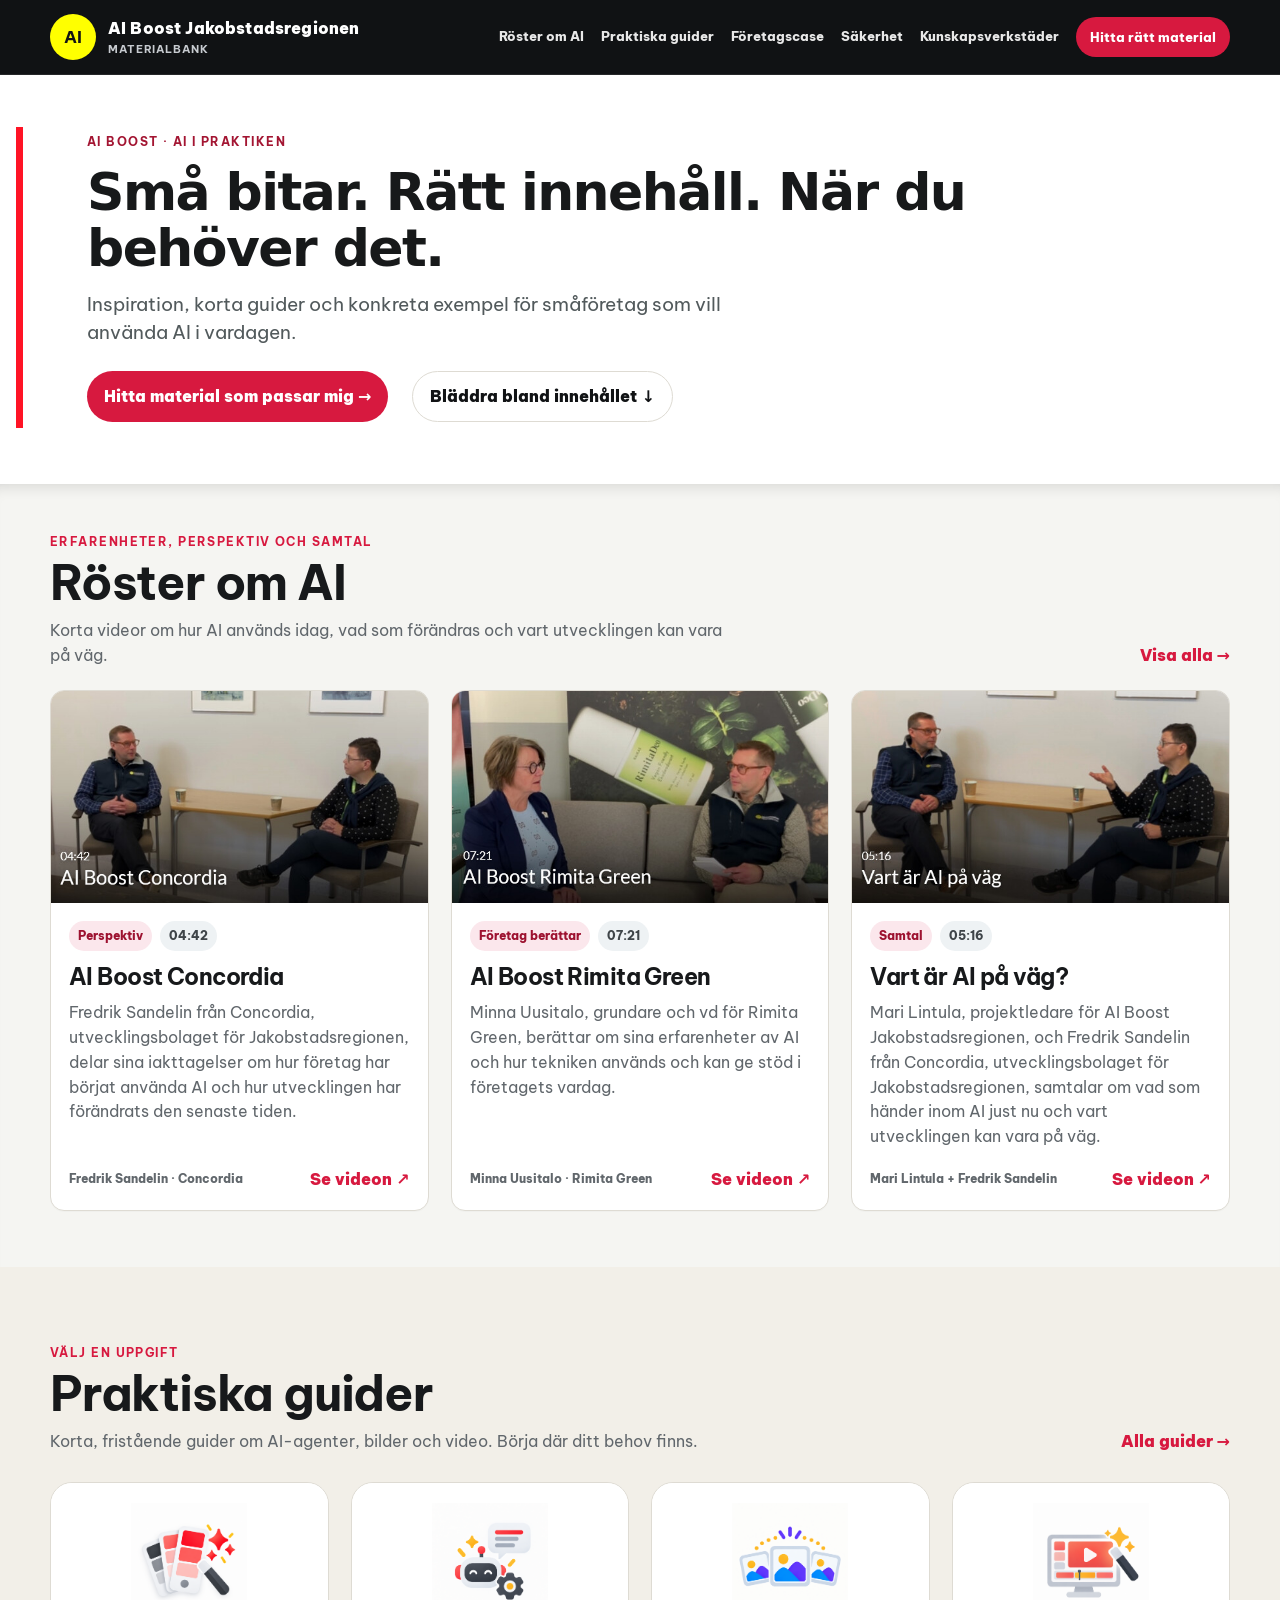
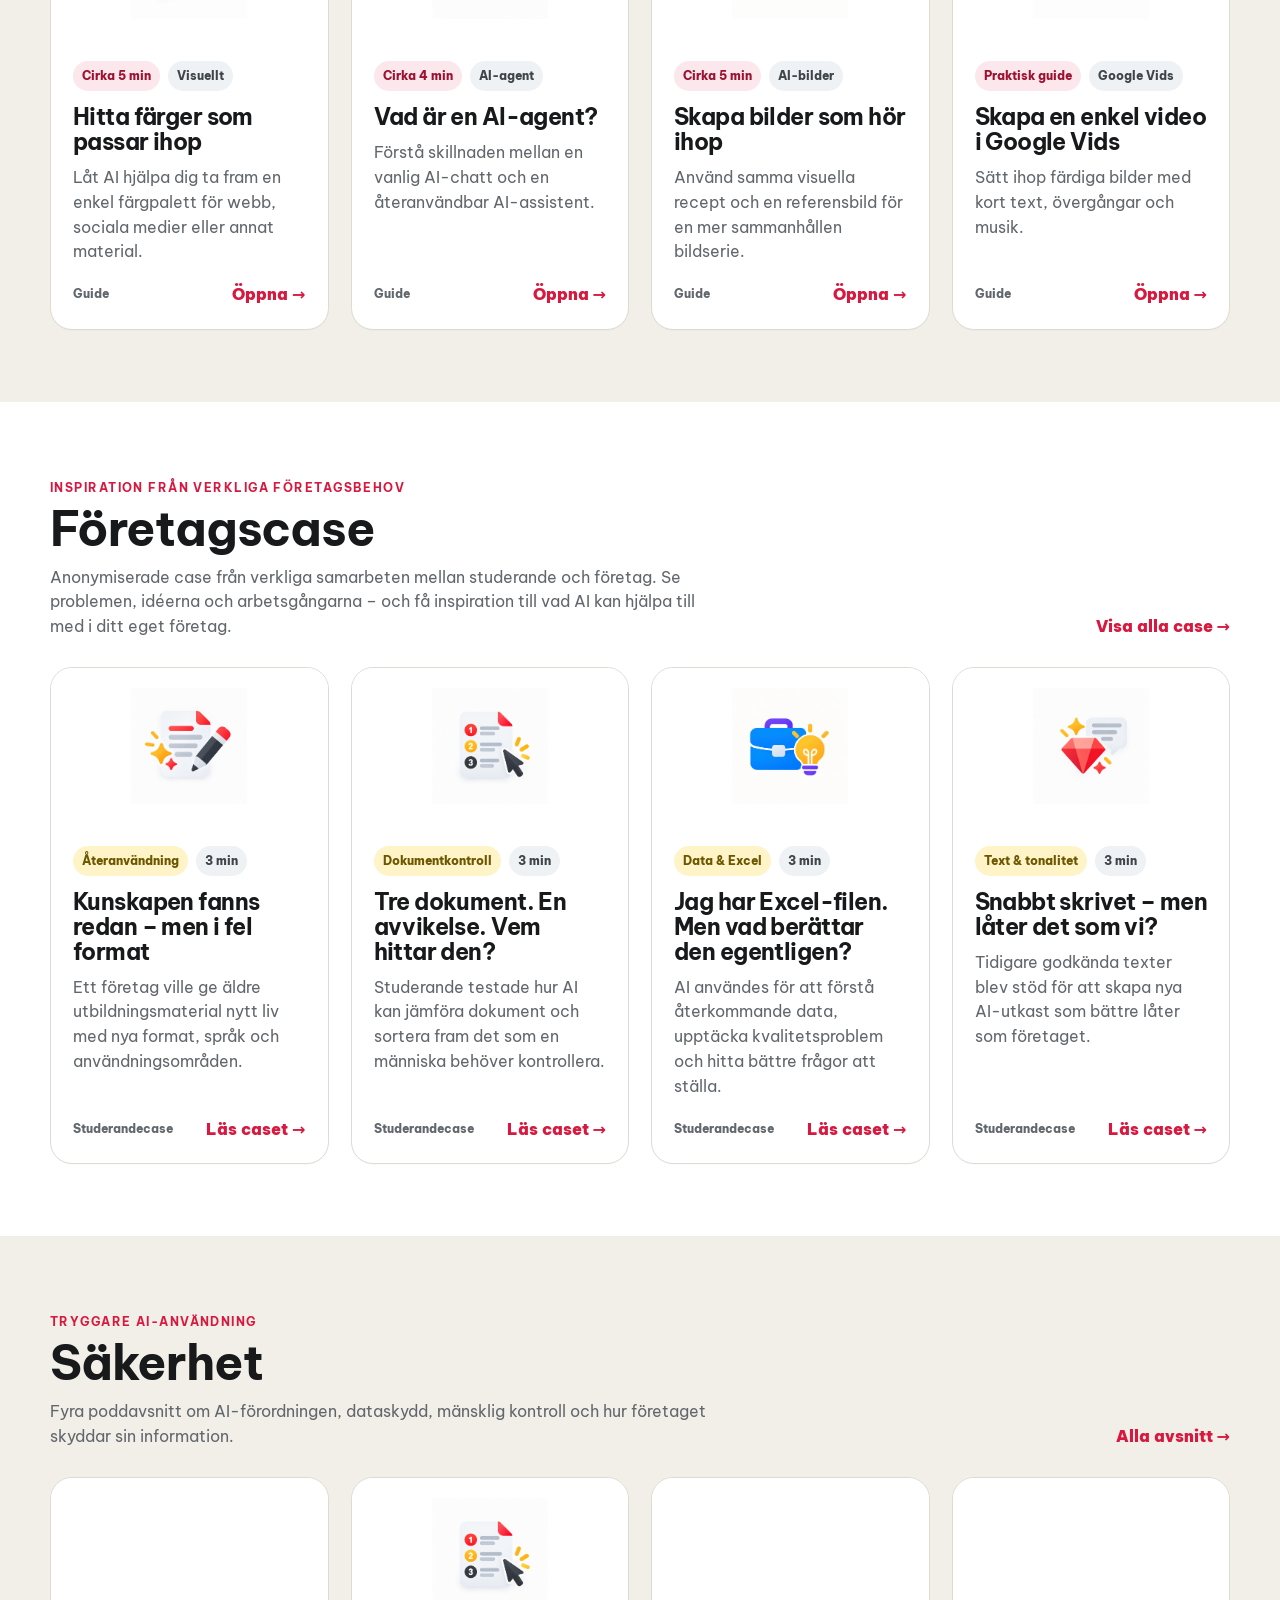
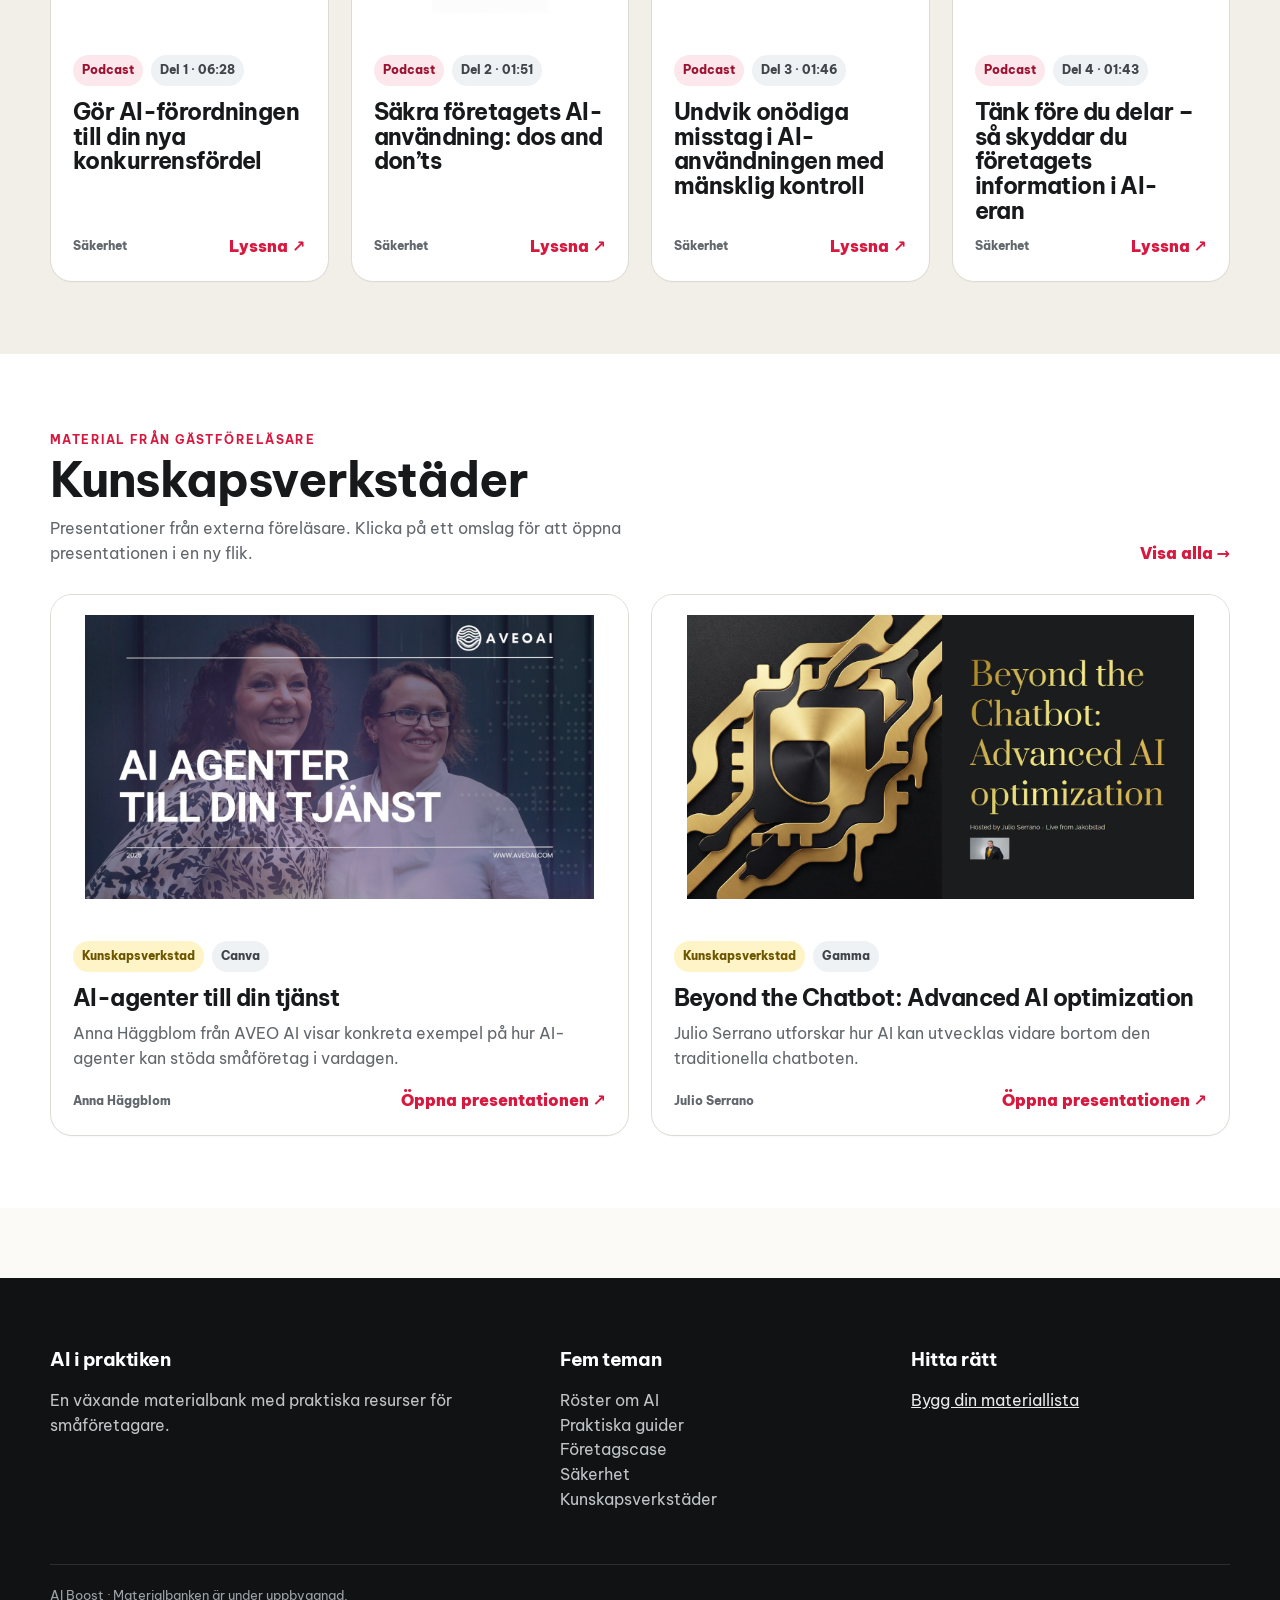
==== commit 516fdc77: "Update index.html" ====
--- a/index.html
+++ b/index.html
@@ -90,7 +90,7 @@
   <article class="entry-card illustration-card video-card"><a class="voice-cover" href="https://video.novia.fi/media/AI+Boost+Concordia/0_kg3w6xwl" target="_blank" rel="noopener noreferrer" aria-label="Öppna videon AI Boost Concordia i en ny flik"><img src="assets/images/voices/ai-boost-concordia.jpg" alt="Stillbild från videon AI Boost Concordia" loading="lazy" decoding="async"></a><div class="entry-body"><div class="meta"><span class="chip red">Perspektiv</span><span class="chip">04:42</span></div><h3>AI Boost Concordia</h3><p>Fredrik Sandelin från Concordia, utvecklingsbolaget för Jakobstadsregionen, delar sina iakttagelser om hur företag har börjat använda AI och hur utvecklingen har förändrats den senaste tiden.</p><div class="card-cta-row"><span class="card-type">Fredrik Sandelin · Concordia</span><a class="card-link" href="https://video.novia.fi/media/AI+Boost+Concordia/0_kg3w6xwl" target="_blank" rel="noopener noreferrer">Se videon ↗</a></div></div></article>
   <article class="entry-card illustration-card video-card"><a class="voice-cover" href="https://video.novia.fi/media/AI+Boost+Rimita+Green/0_vdpmho92" target="_blank" rel="noopener noreferrer" aria-label="Öppna videon AI Boost Rimita Green i en ny flik"><img src="assets/images/voices/ai-boost-rimita-green.jpg" alt="Stillbild från videon AI Boost Rimita Green" loading="lazy" decoding="async"></a><div class="entry-body"><div class="meta"><span class="chip red">Företag berättar</span><span class="chip">07:21</span></div><h3>AI Boost Rimita Green</h3><p>Minna Uusitalo, grundare och vd för Rimita Green, berättar om sina erfarenheter av AI och hur tekniken används och kan ge stöd i företagets vardag.</p><div class="card-cta-row"><span class="card-type">Minna Uusitalo · Rimita Green</span><a class="card-link" href="https://video.novia.fi/media/AI+Boost+Rimita+Green/0_vdpmho92" target="_blank" rel="noopener noreferrer">Se videon ↗</a></div></div></article>
   <article class="entry-card illustration-card video-card"><a class="voice-cover" href="https://video.novia.fi/media/Vart+a%CC%88r+AI+pa%CC%8A+va%CC%88g/0_exvmksa3" target="_blank" rel="noopener noreferrer" aria-label="Öppna videon Vart är AI på väg? i en ny flik"><img src="assets/images/voices/vart-ar-ai-pa-vag.jpg" alt="Stillbild från videon Vart är AI på väg?" loading="lazy" decoding="async"></a><div class="entry-body"><div class="meta"><span class="chip red">Samtal</span><span class="chip">05:16</span></div><h3>Vart är AI på väg?</h3><p>Mari Lintula, projektledare för AI Boost Jakobstadsregionen, och Fredrik Sandelin från Concordia, utvecklingsbolaget för Jakobstadsregionen, samtalar om vad som händer inom AI just nu och vart utvecklingen kan vara på väg.</p><div class="card-cta-row"><span class="card-type">Mari Lintula + Fredrik Sandelin</span><a class="card-link" href="https://video.novia.fi/media/Vart+a%CC%88r+AI+pa%CC%8A+va%CC%88g/0_exvmksa3" target="_blank" rel="noopener noreferrer">Se videon ↗</a></div></div></article>
-</div></div></section><section class="portal-section soft" id="sa-har-gor-du"><div class="container"><div class="section-header"><div><span class="eyebrow">Välj en uppgift</span><h2>Praktiska guider</h2><p>Korta, fristående guider om AI-agenter, bilder och video. Börja där ditt behov finns.</p></div><a class="link" href="sa-har-gor-du.html">Alla guider →</a></div><div class="grid grid-4"><article class="entry-card illustration-card"><img src="assets/images/illustrations/ai-color-palette-wand.png" alt=""><div class="entry-body"><div class="meta"><span class="chip red">Cirka 5 min</span><span class="chip ">Visuellt</span></div><h3>Hitta färger som passar ihop</h3><p>Låt AI hjälpa dig ta fram en enkel färgpalett för webb, sociala medier eller annat material.</p><div class="card-cta-row"><span class="card-type">Guide</span><a class="card-link" href="skapa-video/02-hitta-farger-med-ai.html">Öppna →</a></div></div></article><article class="entry-card illustration-card"><img src="assets/images/illustrations/friendly-ai-chatbot-settings.png" alt=""><div class="entry-body"><div class="meta"><span class="chip red">Cirka 4 min</span><span class="chip ">AI-agent</span></div><h3>Vad är en AI-agent?</h3><p>Förstå skillnaden mellan en vanlig AI-chatt och en återanvändbar AI-assistent.</p><div class="card-cta-row"><span class="card-type">Guide</span><a class="card-link" href="01-vad-ar-en-ai-agent.html">Öppna →</a></div></div></article><article class="entry-card illustration-card"><img src="assets/images/illustrations/consistent-ai-image-series.png" alt=""><div class="entry-body"><div class="meta"><span class="chip red">Cirka 5 min</span><span class="chip ">AI-bilder</span></div><h3>Skapa bilder som hör ihop</h3><p>Använd samma visuella recept och en referensbild för en mer sammanhållen bildserie.</p><div class="card-cta-row"><span class="card-type">Guide</span><a class="card-link" href="skapa-video/04-skapa-bilder-som-hor-ihop.html">Öppna →</a></div></div></article><article class="entry-card illustration-card"><img src="assets/images/illustrations/ai-video-editing-magic.png" alt=""><div class="entry-body"><div class="meta"><span class="chip red">Praktisk guide</span><span class="chip ">Google Vids</span></div><h3>Skapa en enkel video i Google Vids</h3><p>Sätt ihop färdiga bilder med kort text, övergångar och musik.</p><div class="card-cta-row"><span class="card-type">Guide</span><a class="card-link" href="google-vids-snabbstart-smaforetagare.html">Öppna →</a></div></div></article></div></div></section><section class="portal-section" id="studerande-foretag"><div class="container"><div class="section-header"><div><span class="eyebrow">Inspiration från verkliga företagsbehov</span><h2>Företagscase</h2><p>Anonymiserade case från verkliga samarbeten mellan studerande och företag. Se problemen, idéerna och arbetsgångarna – och få inspiration till vad AI kan hjälpa till med i ditt eget företag.</p></div><a class="link" href="foretagscase/index.html">Visa alla case →</a></div><div class="grid grid-3">
+</div></div></section><section class="portal-section soft" id="sa-har-gor-du"><div class="container"><div class="section-header"><div><span class="eyebrow">Välj en uppgift</span><h2>Praktiska guider</h2><p>Korta, fristående guider om AI-agenter, bilder och video. Börja där ditt behov finns.</p></div><a class="link" href="sa-har-gor-du.html">Alla guider →</a></div><div class="grid grid-4"><article class="entry-card illustration-card"><img src="assets/images/illustrations/ai-color-palette-wand.png" alt=""><div class="entry-body"><div class="meta"><span class="chip red">Cirka 5 min</span><span class="chip ">Visuellt</span></div><h3>Hitta färger som passar ihop</h3><p>Låt AI hjälpa dig ta fram en enkel färgpalett för webb, sociala medier eller annat material.</p><div class="card-cta-row"><span class="card-type">Guide</span><a class="card-link" href="skapa-video/02-hitta-farger-med-ai.html">Öppna →</a></div></div></article><article class="entry-card illustration-card"><img src="assets/images/illustrations/friendly-ai-chatbot-settings.png" alt=""><div class="entry-body"><div class="meta"><span class="chip red">Cirka 4 min</span><span class="chip ">AI-agent</span></div><h3>Vad är en AI-agent?</h3><p>Förstå skillnaden mellan en vanlig AI-chatt och en återanvändbar AI-assistent.</p><div class="card-cta-row"><span class="card-type">Guide</span><a class="card-link" href="01-vad-ar-en-ai-agent.html">Öppna →</a></div></div></article><article class="entry-card illustration-card"><img src="assets/images/illustrations/consistent-ai-image-series.png" alt=""><div class="entry-body"><div class="meta"><span class="chip red">Cirka 5 min</span><span class="chip ">AI-bilder</span></div><h3>Skapa bilder som hör ihop</h3><p>Använd samma visuella recept och en referensbild för en mer sammanhållen bildserie.</p><div class="card-cta-row"><span class="card-type">Guide</span><a class="card-link" href="skapa-video/04-skapa-bilder-som-hor-ihop.html">Öppna →</a></div></div></article><article class="entry-card illustration-card"><img src="assets/images/illustrations/ai-video-editing-magic.png" alt=""><div class="entry-body"><div class="meta"><span class="chip red">Praktisk guide</span><span class="chip ">Google Vids</span></div><h3>Skapa en enkel video i Google Vids</h3><p>Sätt ihop färdiga bilder med kort text, övergångar och musik.</p><div class="card-cta-row"><span class="card-type">Guide</span><a class="card-link" href="google-vids-snabbstart-smaforetagare.html">Öppna →</a></div></div></article></div></div></section><section class="portal-section" id="studerande-foretag"><div class="container"><div class="section-header"><div><span class="eyebrow">Inspiration från verkliga företagsbehov</span><h2>Företagscase</h2><p>Anonymiserade case från verkliga samarbeten mellan studerande och företag. Se problemen, idéerna och arbetsgångarna – och få inspiration till vad AI kan hjälpa till med i ditt eget företag.</p></div><a class="link" href="foretagscase/index.html">Visa alla case →</a></div><div class="grid grid-4">
 <article class="entry-card illustration-card"><img src="assets/images/illustrations/creative-document-editing.png" alt=""><div class="entry-body"><div class="meta"><span class="chip yellow">Återanvändning</span><span class="chip">3 min</span></div><h3>Kunskapen fanns redan – men i fel format</h3><p>Ett företag ville ge äldre utbildningsmaterial nytt liv med nya format, språk och användningsområden.</p><div class="card-cta-row"><span class="card-type">Studerandecase</span><a class="card-link" href="foretagscase/01-atervinn-befintligt-material.html">Läs caset →</a></div></div></article>
 <article class="entry-card illustration-card"><img src="assets/images/illustrations/numbered-checklist-cursor.png" alt=""><div class="entry-body"><div class="meta"><span class="chip yellow">Dokumentkontroll</span><span class="chip">3 min</span></div><h3>Tre dokument. En avvikelse. Vem hittar den?</h3><p>Studerande testade hur AI kan jämföra dokument och sortera fram det som en människa behöver kontrollera.</p><div class="card-cta-row"><span class="card-type">Studerandecase</span><a class="card-link" href="foretagscase/02-jamfor-dokument.html">Läs caset →</a></div></div></article>
 <article class="entry-card illustration-card"><img src="assets/images/illustrations/business-idea-lightbulb.png" alt=""><div class="entry-body"><div class="meta"><span class="chip yellow">Data &amp; Excel</span><span class="chip">3 min</span></div><h3>Jag har Excel-filen. Men vad berättar den egentligen?</h3><p>AI användes för att förstå återkommande data, upptäcka kvalitetsproblem och hitta bättre frågor att ställa.</p><div class="card-cta-row"><span class="card-type">Studerandecase</span><a class="card-link" href="foretagscase/03-forsta-exceldata.html">Läs caset →</a></div></div></article>
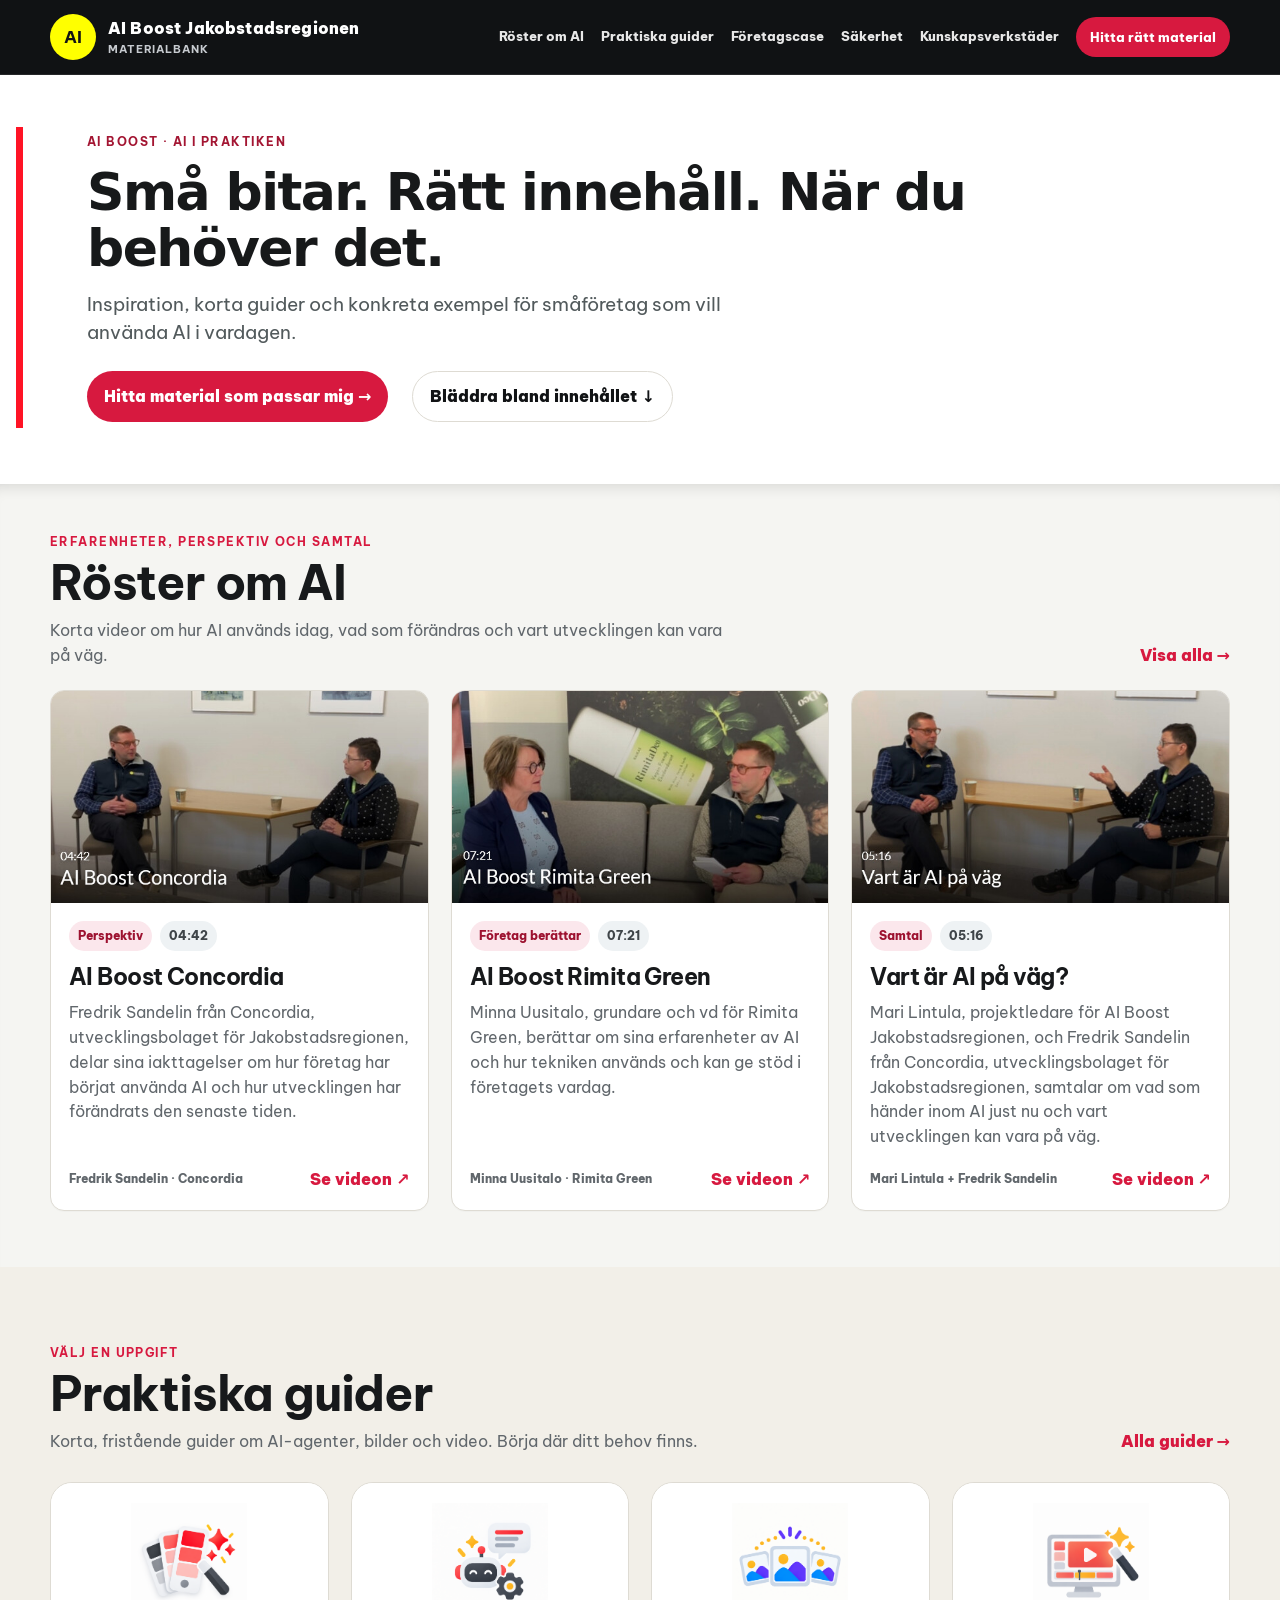
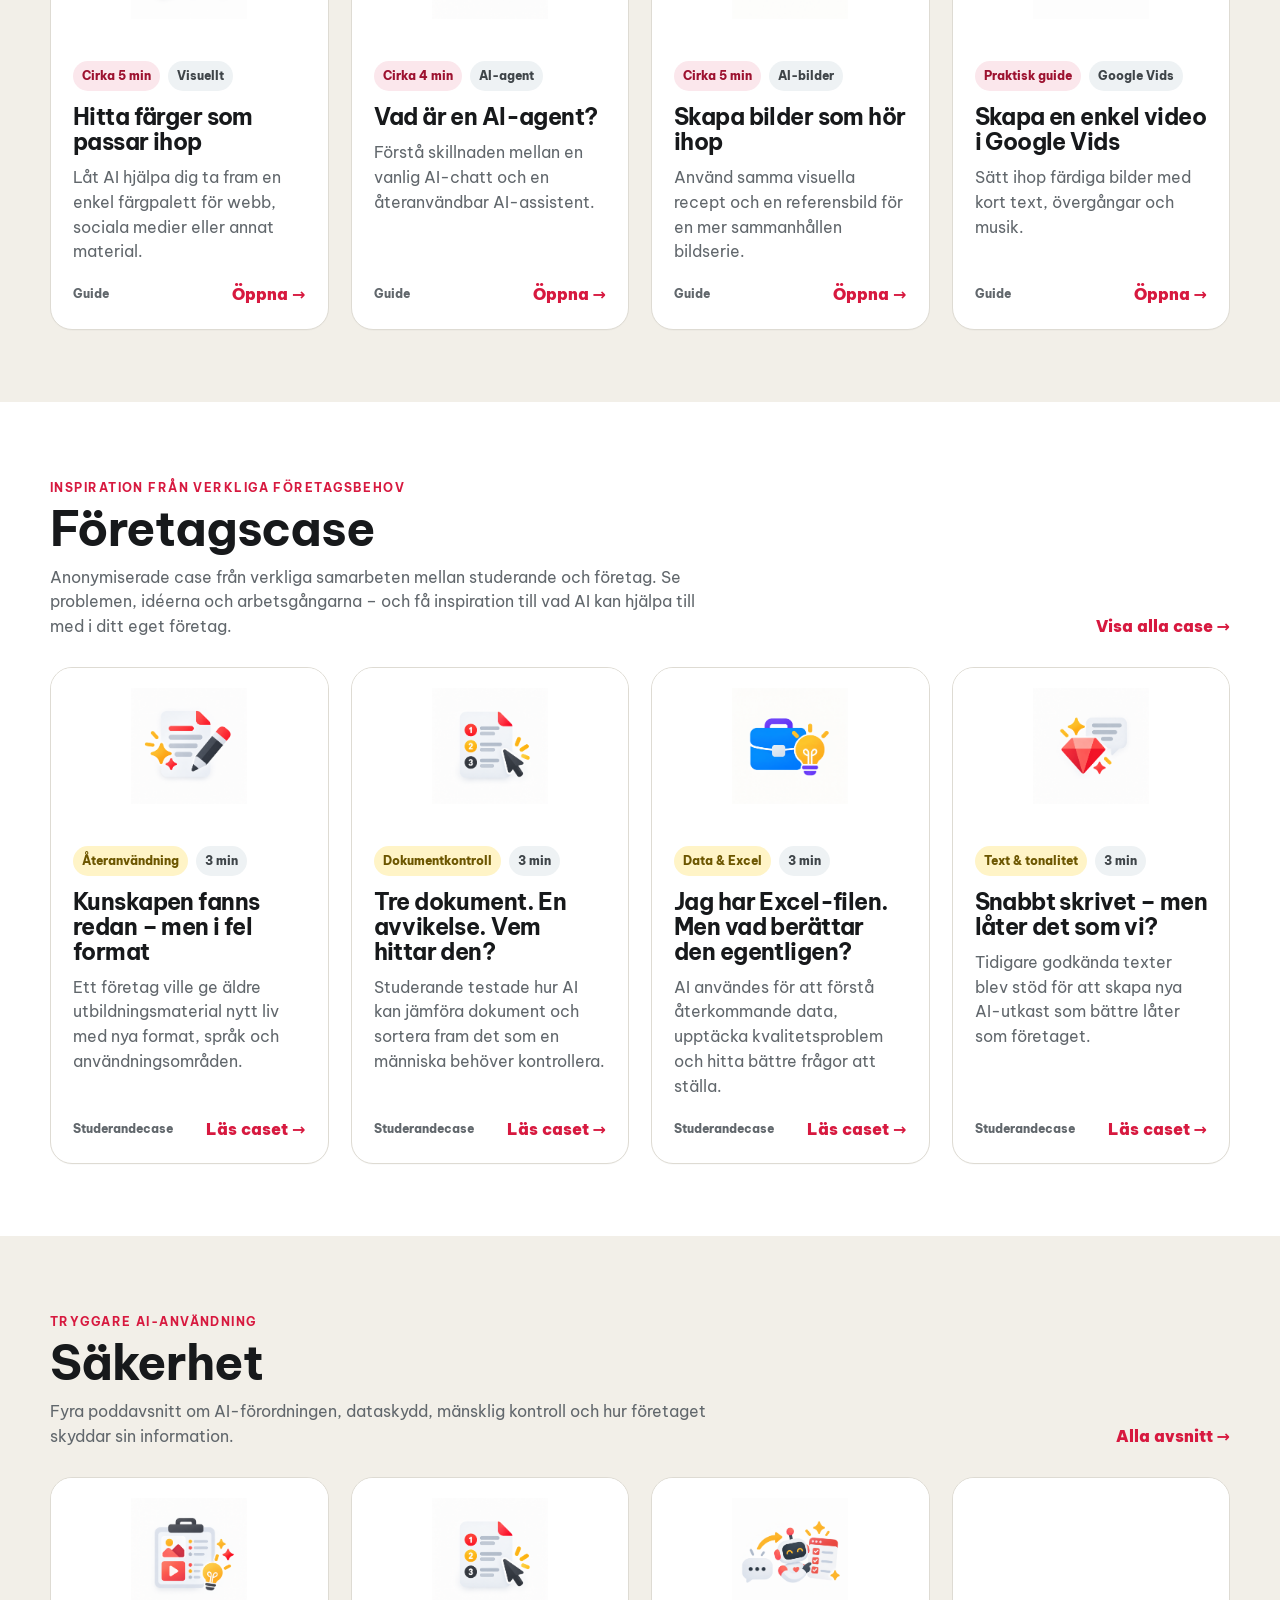
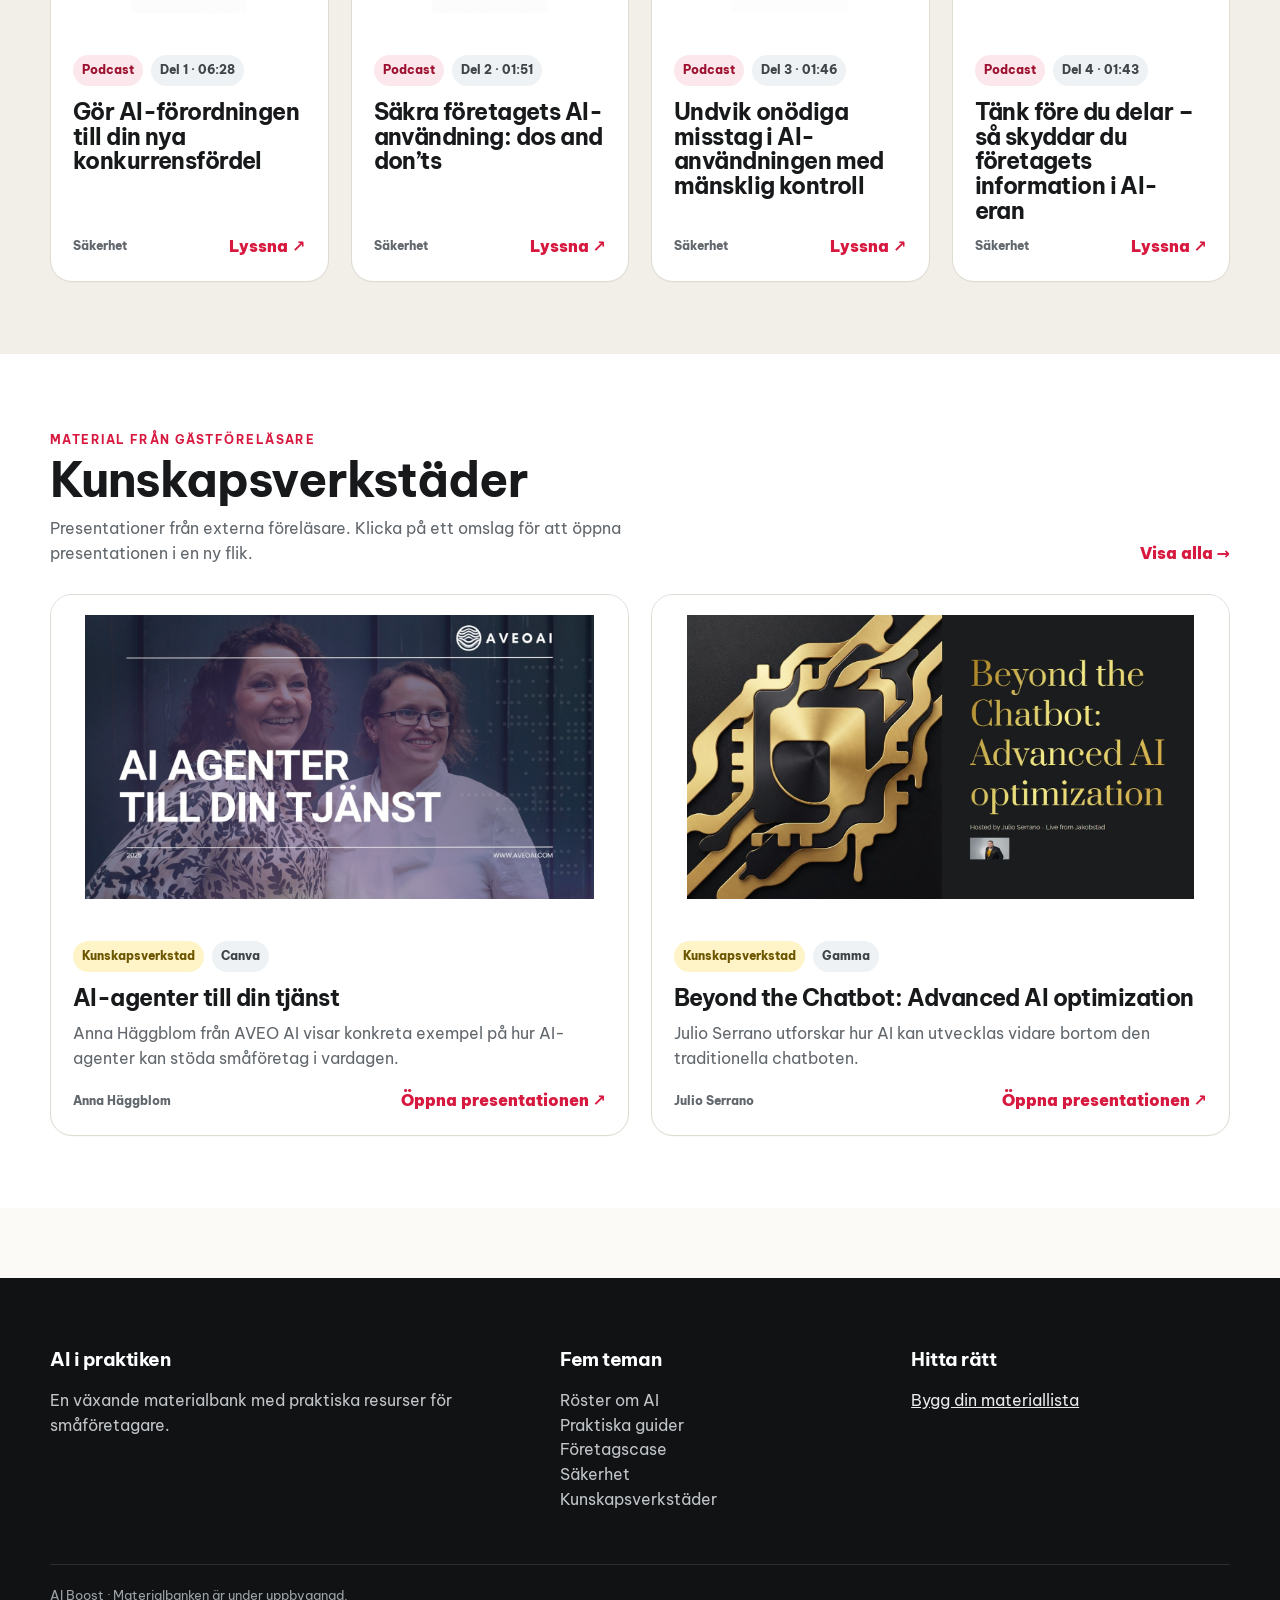
==== commit 84e8ce63: "Update index.html" ====
--- a/index.html
+++ b/index.html
@@ -71,7 +71,16 @@
       .page-index #foretag-berattar{padding:36px 0 44px}
     }
 
-  </style>
+  
+    /* A shorter preview on phones; all material remains on the theme pages. */
+    .page-index .mobile-browse-all{display:none}
+    @media(max-width:680px){
+      .page-index .portal-section > .container > .grid{grid-template-columns:1fr}
+      .page-index .portal-section > .container > .grid > .entry-card:nth-child(n+3){display:none}
+      .page-index #sa-har-gor-du > .container > .grid > .entry-card:nth-child(2){order:-1}
+      .page-index .mobile-browse-all{display:block;margin:22px 0 0}
+    }
+</style>
 </head>
 <body class="page-index">
 <a class="skip-link" href="#main">Hoppa till innehållet</a>
@@ -90,17 +99,17 @@
   <article class="entry-card illustration-card video-card"><a class="voice-cover" href="https://video.novia.fi/media/AI+Boost+Concordia/0_kg3w6xwl" target="_blank" rel="noopener noreferrer" aria-label="Öppna videon AI Boost Concordia i en ny flik"><img src="assets/images/voices/ai-boost-concordia.jpg" alt="Stillbild från videon AI Boost Concordia" loading="lazy" decoding="async"></a><div class="entry-body"><div class="meta"><span class="chip red">Perspektiv</span><span class="chip">04:42</span></div><h3>AI Boost Concordia</h3><p>Fredrik Sandelin från Concordia, utvecklingsbolaget för Jakobstadsregionen, delar sina iakttagelser om hur företag har börjat använda AI och hur utvecklingen har förändrats den senaste tiden.</p><div class="card-cta-row"><span class="card-type">Fredrik Sandelin · Concordia</span><a class="card-link" href="https://video.novia.fi/media/AI+Boost+Concordia/0_kg3w6xwl" target="_blank" rel="noopener noreferrer">Se videon ↗</a></div></div></article>
   <article class="entry-card illustration-card video-card"><a class="voice-cover" href="https://video.novia.fi/media/AI+Boost+Rimita+Green/0_vdpmho92" target="_blank" rel="noopener noreferrer" aria-label="Öppna videon AI Boost Rimita Green i en ny flik"><img src="assets/images/voices/ai-boost-rimita-green.jpg" alt="Stillbild från videon AI Boost Rimita Green" loading="lazy" decoding="async"></a><div class="entry-body"><div class="meta"><span class="chip red">Företag berättar</span><span class="chip">07:21</span></div><h3>AI Boost Rimita Green</h3><p>Minna Uusitalo, grundare och vd för Rimita Green, berättar om sina erfarenheter av AI och hur tekniken används och kan ge stöd i företagets vardag.</p><div class="card-cta-row"><span class="card-type">Minna Uusitalo · Rimita Green</span><a class="card-link" href="https://video.novia.fi/media/AI+Boost+Rimita+Green/0_vdpmho92" target="_blank" rel="noopener noreferrer">Se videon ↗</a></div></div></article>
   <article class="entry-card illustration-card video-card"><a class="voice-cover" href="https://video.novia.fi/media/Vart+a%CC%88r+AI+pa%CC%8A+va%CC%88g/0_exvmksa3" target="_blank" rel="noopener noreferrer" aria-label="Öppna videon Vart är AI på väg? i en ny flik"><img src="assets/images/voices/vart-ar-ai-pa-vag.jpg" alt="Stillbild från videon Vart är AI på väg?" loading="lazy" decoding="async"></a><div class="entry-body"><div class="meta"><span class="chip red">Samtal</span><span class="chip">05:16</span></div><h3>Vart är AI på väg?</h3><p>Mari Lintula, projektledare för AI Boost Jakobstadsregionen, och Fredrik Sandelin från Concordia, utvecklingsbolaget för Jakobstadsregionen, samtalar om vad som händer inom AI just nu och vart utvecklingen kan vara på väg.</p><div class="card-cta-row"><span class="card-type">Mari Lintula + Fredrik Sandelin</span><a class="card-link" href="https://video.novia.fi/media/Vart+a%CC%88r+AI+pa%CC%8A+va%CC%88g/0_exvmksa3" target="_blank" rel="noopener noreferrer">Se videon ↗</a></div></div></article>
-</div></div></section><section class="portal-section soft" id="sa-har-gor-du"><div class="container"><div class="section-header"><div><span class="eyebrow">Välj en uppgift</span><h2>Praktiska guider</h2><p>Korta, fristående guider om AI-agenter, bilder och video. Börja där ditt behov finns.</p></div><a class="link" href="sa-har-gor-du.html">Alla guider →</a></div><div class="grid grid-4"><article class="entry-card illustration-card"><img src="assets/images/illustrations/ai-color-palette-wand.png" alt=""><div class="entry-body"><div class="meta"><span class="chip red">Cirka 5 min</span><span class="chip ">Visuellt</span></div><h3>Hitta färger som passar ihop</h3><p>Låt AI hjälpa dig ta fram en enkel färgpalett för webb, sociala medier eller annat material.</p><div class="card-cta-row"><span class="card-type">Guide</span><a class="card-link" href="skapa-video/02-hitta-farger-med-ai.html">Öppna →</a></div></div></article><article class="entry-card illustration-card"><img src="assets/images/illustrations/friendly-ai-chatbot-settings.png" alt=""><div class="entry-body"><div class="meta"><span class="chip red">Cirka 4 min</span><span class="chip ">AI-agent</span></div><h3>Vad är en AI-agent?</h3><p>Förstå skillnaden mellan en vanlig AI-chatt och en återanvändbar AI-assistent.</p><div class="card-cta-row"><span class="card-type">Guide</span><a class="card-link" href="01-vad-ar-en-ai-agent.html">Öppna →</a></div></div></article><article class="entry-card illustration-card"><img src="assets/images/illustrations/consistent-ai-image-series.png" alt=""><div class="entry-body"><div class="meta"><span class="chip red">Cirka 5 min</span><span class="chip ">AI-bilder</span></div><h3>Skapa bilder som hör ihop</h3><p>Använd samma visuella recept och en referensbild för en mer sammanhållen bildserie.</p><div class="card-cta-row"><span class="card-type">Guide</span><a class="card-link" href="skapa-video/04-skapa-bilder-som-hor-ihop.html">Öppna →</a></div></div></article><article class="entry-card illustration-card"><img src="assets/images/illustrations/ai-video-editing-magic.png" alt=""><div class="entry-body"><div class="meta"><span class="chip red">Praktisk guide</span><span class="chip ">Google Vids</span></div><h3>Skapa en enkel video i Google Vids</h3><p>Sätt ihop färdiga bilder med kort text, övergångar och musik.</p><div class="card-cta-row"><span class="card-type">Guide</span><a class="card-link" href="google-vids-snabbstart-smaforetagare.html">Öppna →</a></div></div></article></div></div></section><section class="portal-section" id="studerande-foretag"><div class="container"><div class="section-header"><div><span class="eyebrow">Inspiration från verkliga företagsbehov</span><h2>Företagscase</h2><p>Anonymiserade case från verkliga samarbeten mellan studerande och företag. Se problemen, idéerna och arbetsgångarna – och få inspiration till vad AI kan hjälpa till med i ditt eget företag.</p></div><a class="link" href="foretagscase/index.html">Visa alla case →</a></div><div class="grid grid-4">
+</div><p class="mobile-browse-all"><a class="btn btn-light" href="foretag-berattar.html">Se alla videor →</a></p></div></section><section class="portal-section soft" id="sa-har-gor-du"><div class="container"><div class="section-header"><div><span class="eyebrow">Välj en uppgift</span><h2>Praktiska guider</h2><p>Korta, fristående guider om AI-agenter, bilder och video. Börja där ditt behov finns.</p></div><a class="link" href="sa-har-gor-du.html">Alla guider →</a></div><div class="grid grid-4"><article class="entry-card illustration-card"><img src="assets/images/illustrations/ai-color-palette-wand.png" alt=""><div class="entry-body"><div class="meta"><span class="chip red">Cirka 5 min</span><span class="chip ">Visuellt</span></div><h3>Hitta färger som passar ihop</h3><p>Låt AI hjälpa dig ta fram en enkel färgpalett för webb, sociala medier eller annat material.</p><div class="card-cta-row"><span class="card-type">Guide</span><a class="card-link" href="skapa-video/02-hitta-farger-med-ai.html">Öppna →</a></div></div></article><article class="entry-card illustration-card"><img src="assets/images/illustrations/friendly-ai-chatbot-settings.png" alt=""><div class="entry-body"><div class="meta"><span class="chip red">Cirka 4 min</span><span class="chip ">AI-agent</span></div><h3>Vad är en AI-agent?</h3><p>Förstå skillnaden mellan en vanlig AI-chatt och en återanvändbar AI-assistent.</p><div class="card-cta-row"><span class="card-type">Guide</span><a class="card-link" href="01-vad-ar-en-ai-agent.html">Öppna →</a></div></div></article><article class="entry-card illustration-card"><img src="assets/images/illustrations/consistent-ai-image-series.png" alt=""><div class="entry-body"><div class="meta"><span class="chip red">Cirka 5 min</span><span class="chip ">AI-bilder</span></div><h3>Skapa bilder som hör ihop</h3><p>Använd samma visuella recept och en referensbild för en mer sammanhållen bildserie.</p><div class="card-cta-row"><span class="card-type">Guide</span><a class="card-link" href="skapa-video/04-skapa-bilder-som-hor-ihop.html">Öppna →</a></div></div></article><article class="entry-card illustration-card"><img src="assets/images/illustrations/ai-video-editing-magic.png" alt=""><div class="entry-body"><div class="meta"><span class="chip red">Praktisk guide</span><span class="chip ">Google Vids</span></div><h3>Skapa en enkel video i Google Vids</h3><p>Sätt ihop färdiga bilder med kort text, övergångar och musik.</p><div class="card-cta-row"><span class="card-type">Guide</span><a class="card-link" href="google-vids-snabbstart-smaforetagare.html">Öppna →</a></div></div></article></div><p class="mobile-browse-all"><a class="btn btn-light" href="sa-har-gor-du.html">Se alla praktiska guider →</a></p></div></section><section class="portal-section" id="studerande-foretag"><div class="container"><div class="section-header"><div><span class="eyebrow">Inspiration från verkliga företagsbehov</span><h2>Företagscase</h2><p>Anonymiserade case från verkliga samarbeten mellan studerande och företag. Se problemen, idéerna och arbetsgångarna – och få inspiration till vad AI kan hjälpa till med i ditt eget företag.</p></div><a class="link" href="foretagscase/index.html">Visa alla case →</a></div><div class="grid grid-4">
 <article class="entry-card illustration-card"><img src="assets/images/illustrations/creative-document-editing.png" alt=""><div class="entry-body"><div class="meta"><span class="chip yellow">Återanvändning</span><span class="chip">3 min</span></div><h3>Kunskapen fanns redan – men i fel format</h3><p>Ett företag ville ge äldre utbildningsmaterial nytt liv med nya format, språk och användningsområden.</p><div class="card-cta-row"><span class="card-type">Studerandecase</span><a class="card-link" href="foretagscase/01-atervinn-befintligt-material.html">Läs caset →</a></div></div></article>
 <article class="entry-card illustration-card"><img src="assets/images/illustrations/numbered-checklist-cursor.png" alt=""><div class="entry-body"><div class="meta"><span class="chip yellow">Dokumentkontroll</span><span class="chip">3 min</span></div><h3>Tre dokument. En avvikelse. Vem hittar den?</h3><p>Studerande testade hur AI kan jämföra dokument och sortera fram det som en människa behöver kontrollera.</p><div class="card-cta-row"><span class="card-type">Studerandecase</span><a class="card-link" href="foretagscase/02-jamfor-dokument.html">Läs caset →</a></div></div></article>
 <article class="entry-card illustration-card"><img src="assets/images/illustrations/business-idea-lightbulb.png" alt=""><div class="entry-body"><div class="meta"><span class="chip yellow">Data &amp; Excel</span><span class="chip">3 min</span></div><h3>Jag har Excel-filen. Men vad berättar den egentligen?</h3><p>AI användes för att förstå återkommande data, upptäcka kvalitetsproblem och hitta bättre frågor att ställa.</p><div class="card-cta-row"><span class="card-type">Studerandecase</span><a class="card-link" href="foretagscase/03-forsta-exceldata.html">Läs caset →</a></div></div></article>
 <article class="entry-card illustration-card"><img src="assets/images/illustrations/ai-gem-chat.png" alt=""><div class="entry-body"><div class="meta"><span class="chip yellow">Text &amp; tonalitet</span><span class="chip">3 min</span></div><h3>Snabbt skrivet – men låter det som vi?</h3><p>Tidigare godkända texter blev stöd för att skapa nya AI-utkast som bättre låter som företaget.</p><div class="card-cta-row"><span class="card-type">Studerandecase</span><a class="card-link" href="foretagscase/04-skriv-i-foretagets-rost.html">Läs caset →</a></div></div></article>
-</div></div></section><section class="portal-section soft" id="sakerhet"><div class="container"><div class="section-header"><div><span class="eyebrow">Tryggare AI-användning</span><h2>Säkerhet</h2><p>Fyra poddavsnitt om AI-förordningen, dataskydd, mänsklig kontroll och hur företaget skyddar sin information.</p></div><a class="link" href="sakerhet.html">Alla avsnitt →</a></div><div class="grid podcast-grid">
+</div><p class="mobile-browse-all"><a class="btn btn-light" href="foretagscase/index.html">Se alla företagscase →</a></p></div></section><section class="portal-section soft" id="sakerhet"><div class="container"><div class="section-header"><div><span class="eyebrow">Tryggare AI-användning</span><h2>Säkerhet</h2><p>Fyra poddavsnitt om AI-förordningen, dataskydd, mänsklig kontroll och hur företaget skyddar sin information.</p></div><a class="link" href="sakerhet.html">Alla avsnitt →</a></div><div class="grid podcast-grid">
 <article class="entry-card illustration-card podcast-card"><a class="podcast-cover" href="https://video.novia.fi/media/Del+1+G%C3%B6r+AI-f%C3%B6rordningen+till+din+nya+konkurrensf%C3%B6rdel/0_0viuikf0" target="_blank" rel="noopener noreferrer" aria-label="Öppna poddavsnitt 1 i en ny flik"><img src="assets/images/illustrations/ai-content-planning-clipboard.png" alt="Illustration för poddavsnittet om EU:s AI-förordning" loading="lazy" decoding="async"></a><div class="entry-body"><div class="meta"><span class="chip red">Podcast</span><span class="chip">Del 1 · 06:28</span></div><h3>Gör AI-förordningen till din nya konkurrensfördel</h3><div class="card-cta-row"><span class="card-type">Säkerhet</span><a class="card-link" href="https://video.novia.fi/media/Del+1+G%C3%B6r+AI-f%C3%B6rordningen+till+din+nya+konkurrensf%C3%B6rdel/0_0viuikf0" target="_blank" rel="noopener noreferrer">Lyssna ↗</a></div></div></article>
 <article class="entry-card illustration-card podcast-card"><a class="podcast-cover" href="https://video.novia.fi/media/Del+2+S%C3%A4kra+f%C3%B6retagets+AI-anv%C3%A4ndning+dos+n+donts/0_l7pray80" target="_blank" rel="noopener noreferrer" aria-label="Öppna poddavsnitt 2 i en ny flik"><img src="assets/images/illustrations/numbered-checklist-cursor.png" alt="Illustration för poddavsnittet om säkra arbetssätt med AI" loading="lazy" decoding="async"></a><div class="entry-body"><div class="meta"><span class="chip red">Podcast</span><span class="chip">Del 2 · 01:51</span></div><h3>Säkra företagets AI-användning: dos and don’ts</h3><div class="card-cta-row"><span class="card-type">Säkerhet</span><a class="card-link" href="https://video.novia.fi/media/Del+2+S%C3%A4kra+f%C3%B6retagets+AI-anv%C3%A4ndning+dos+n+donts/0_l7pray80" target="_blank" rel="noopener noreferrer">Lyssna ↗</a></div></div></article>
 <article class="entry-card illustration-card podcast-card"><a class="podcast-cover" href="https://video.novia.fi/media/del+3+undvik+on%C3%B6diga+misstag+i+ai-anv%C3%A4ndningen+med+m%C3%A4nsklig+kontroll/0_vuhvkl0r/858207" target="_blank" rel="noopener noreferrer" aria-label="Öppna poddavsnitt 3 i en ny flik"><img src="assets/images/illustrations/friendly-ai-automation-checklist.png" alt="Illustration för poddavsnittet om mänsklig kontroll av AI" loading="lazy" decoding="async"></a><div class="entry-body"><div class="meta"><span class="chip red">Podcast</span><span class="chip">Del 3 · 01:46</span></div><h3>Undvik onödiga misstag i AI-användningen med mänsklig kontroll</h3><div class="card-cta-row"><span class="card-type">Säkerhet</span><a class="card-link" href="https://video.novia.fi/media/del+3+undvik+on%C3%B6diga+misstag+i+ai-anv%C3%A4ndningen+med+m%C3%A4nsklig+kontroll/0_vuhvkl0r/858207" target="_blank" rel="noopener noreferrer">Lyssna ↗</a></div></div></article>
 <article class="entry-card illustration-card podcast-card"><a class="podcast-cover" href="https://video.novia.fi/media/del+4+t%C3%A4nk+f%C3%B6re+du+delar+%E2%80%93+s%C3%A5+skyddar+du+f%C3%B6retagets+information+i+ai-eran/0_142wi3vn/858207" target="_blank" rel="noopener noreferrer" aria-label="Öppna poddavsnitt 4 i en ny flik"><img src="assets/images/illustrations/secure-voice-chat-shield.png" alt="Illustration för poddavsnittet om att skydda företagets information" loading="lazy" decoding="async"></a><div class="entry-body"><div class="meta"><span class="chip red">Podcast</span><span class="chip">Del 4 · 01:43</span></div><h3>Tänk före du delar – så skyddar du företagets information i AI-eran</h3><div class="card-cta-row"><span class="card-type">Säkerhet</span><a class="card-link" href="https://video.novia.fi/media/del+4+t%C3%A4nk+f%C3%B6re+du+delar+%E2%80%93+s%C3%A5+skyddar+du+f%C3%B6retagets+information+i+ai-eran/0_142wi3vn/858207" target="_blank" rel="noopener noreferrer">Lyssna ↗</a></div></div></article>
-</div></div></section><section class="portal-section" id="kunskapsverkstader"><div class="container"><div class="section-header"><div><span class="eyebrow">Material från gästföreläsare</span><h2>Kunskapsverkstäder</h2><p>Presentationer från externa föreläsare. Klicka på ett omslag för att öppna presentationen i en ny flik.</p></div><a class="link" href="kunskapsverkstader.html">Visa alla →</a></div><div class="grid grid-2">
+</div><p class="mobile-browse-all"><a class="btn btn-light" href="sakerhet.html">Se alla säkerhetsavsnitt →</a></p></div></section><section class="portal-section" id="kunskapsverkstader"><div class="container"><div class="section-header"><div><span class="eyebrow">Material från gästföreläsare</span><h2>Kunskapsverkstäder</h2><p>Presentationer från externa föreläsare. Klicka på ett omslag för att öppna presentationen i en ny flik.</p></div><a class="link" href="kunskapsverkstader.html">Visa alla →</a></div><div class="grid grid-2">
   <article class="entry-card illustration-card workshop-card"><a class="workshop-cover" href="https://www.canva.com/design/DAG4Tw3Ht5U/Wo9PWU7QAGArMmmlsU_dNQ/view?utm_content=DAG4Tw3Ht5U&amp;utm_campaign=designshare&amp;utm_medium=link2&amp;utm_source=uniquelinks&amp;utlId=h24df236371#9" target="_blank" rel="noopener noreferrer" aria-label="Öppna Anna Häggbloms Canva-presentation i en ny flik"><img src="assets/images/workshops/anna-haggblom-ai-agenter.jpg" alt="Omslaget till presentationen AI-agenter till din tjänst från AVEO AI" loading="lazy" decoding="async"></a><div class="entry-body"><div class="meta"><span class="chip yellow">Kunskapsverkstad</span><span class="chip">Canva</span></div><h3>AI-agenter till din tjänst</h3><p>Anna Häggblom från AVEO AI visar konkreta exempel på hur AI-agenter kan stöda småföretag i vardagen.</p><div class="card-cta-row"><span class="card-type">Anna Häggblom</span><a class="card-link" href="https://www.canva.com/design/DAG4Tw3Ht5U/Wo9PWU7QAGArMmmlsU_dNQ/view?utm_content=DAG4Tw3Ht5U&amp;utm_campaign=designshare&amp;utm_medium=link2&amp;utm_source=uniquelinks&amp;utlId=h24df236371#9" target="_blank" rel="noopener noreferrer">Öppna presentationen ↗</a></div></div></article>
   <article class="entry-card illustration-card workshop-card"><a class="workshop-cover" href="https://gamma.app/docs/Beyond-the-Chatbot-Advanced-AI-optimization-m4lkj3m9h8tm0np?mode=doc" target="_blank" rel="noopener noreferrer" aria-label="Öppna Julio Serranos Gamma-presentation i en ny flik"><img src="assets/images/workshops/julio-serrano-beyond-the-chatbot.jpg" alt="Omslaget till Beyond the Chatbot: Advanced AI optimization" loading="lazy" decoding="async"></a><div class="entry-body"><div class="meta"><span class="chip yellow">Kunskapsverkstad</span><span class="chip">Gamma</span></div><h3>Beyond the Chatbot: Advanced AI optimization</h3><p>Julio Serrano utforskar hur AI kan utvecklas vidare bortom den traditionella chatboten.</p><div class="card-cta-row"><span class="card-type">Julio Serrano</span><a class="card-link" href="https://gamma.app/docs/Beyond-the-Chatbot-Advanced-AI-optimization-m4lkj3m9h8tm0np?mode=doc" target="_blank" rel="noopener noreferrer">Öppna presentationen ↗</a></div></div></article>
 </div></div></section>
--- a/assets/css/shared.css
+++ b/assets/css/shared.css
@@ -1108,3 +1108,45 @@
     padding-bottom:42px;
   }
 }
+
+/* Keep the project name and menu within narrow mobile viewports. */
+@media(max-width:680px){
+  .materialbank-shell .global-site-header .header-inner{gap:12px}
+  .materialbank-shell .global-site-header .brand{
+    flex:1 1 auto;
+    min-width:0;
+    gap:8px;
+    white-space:normal;
+  }
+  .materialbank-shell .global-site-header .brand-text{
+    min-width:0;
+    font-size:clamp(12px,3.5vw,14px);
+    line-height:1.35;
+    overflow-wrap:anywhere;
+  }
+  .materialbank-shell .global-site-header .brand-project,
+  .materialbank-shell .global-site-header .brand-region{display:block}
+  .materialbank-shell .global-site-header .brand small{
+    margin-top:3px;
+    font-size:10px;
+  }
+  .materialbank-shell .global-site-header .mobile-menu{
+    flex:0 0 auto;
+    margin-left:0;
+    min-height:44px;
+  }
+}
+
+
+/* Let long hero subtitles wrap within the mobile content column. */
+@media(max-width:680px){
+  .materialbank-shell .theme-hero .eyebrow,
+  .materialbank-shell:not(.page-index) > .hero .eyebrow,
+  .materialbank-shell .engine-hero .pilot-badge{
+    width:auto;
+    max-width:100%;
+    white-space:normal;
+    overflow-wrap:anywhere;
+    line-height:1.5;
+  }
+}
